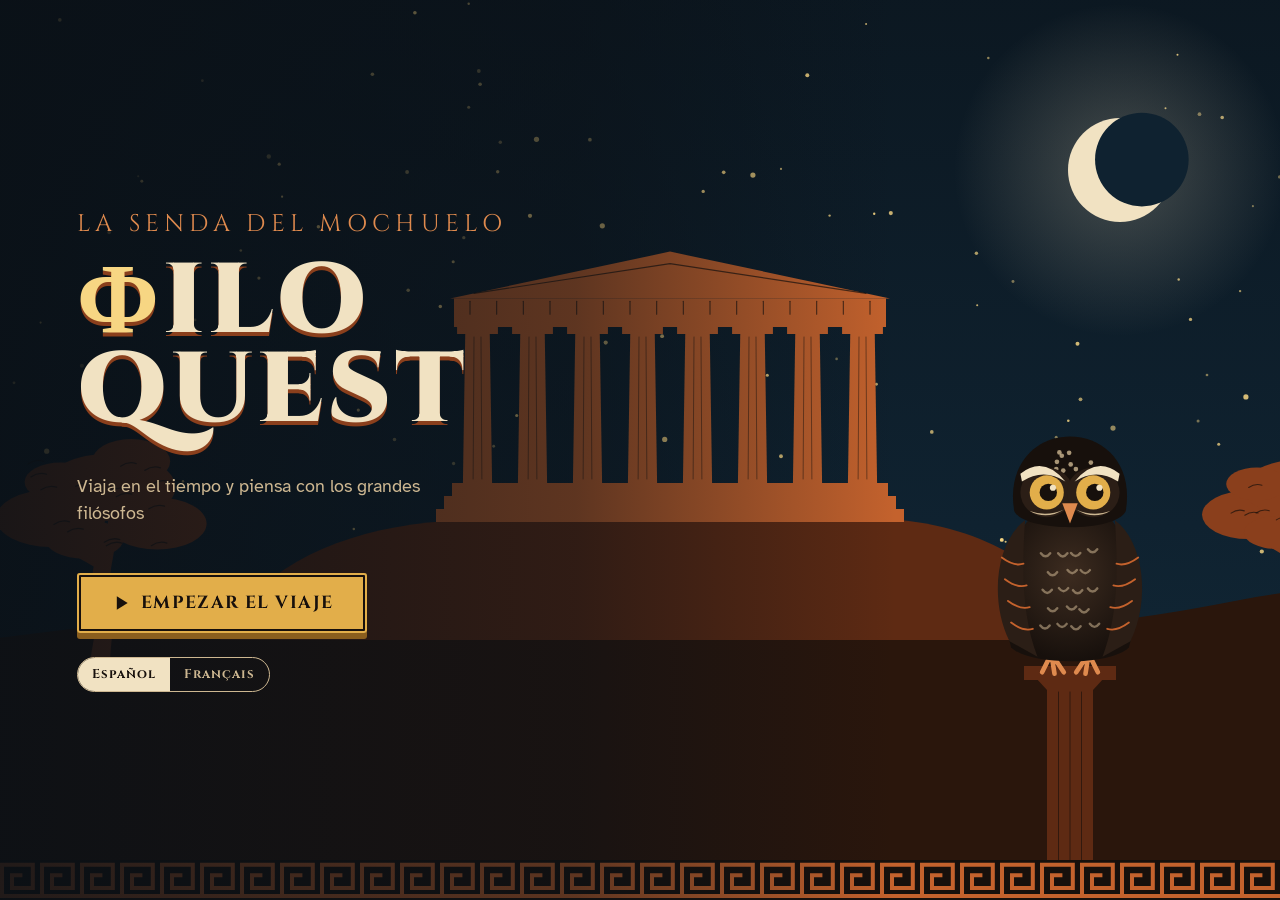
==== index.html @ de02c845 "PhiloQuest v0.3: nueva propuesta con prólogo y capítulos de Tales, Sócrates y Platón Juego de filoso" ====
<!doctype html>
<html lang="es">
<head>
<meta charset="utf-8">
<meta name="viewport" content="width=device-width, initial-scale=1, viewport-fit=cover">
<title>PhiloQuest</title>
<meta name="description" content="Un viaje en el tiempo para pensar con los grandes filósofos. Juego de filosofía para niños de 8 a 13 años.">
<meta name="theme-color" content="#17100c">
<link rel="preconnect" href="https://fonts.googleapis.com">
<link rel="preconnect" href="https://fonts.gstatic.com" crossorigin>
<link href="https://fonts.googleapis.com/css2?family=Atkinson+Hyperlegible:wght@400;700&family=Cinzel:wght@500;700;900&display=swap" rel="stylesheet">
<link rel="icon" href="data:image/svg+xml,%3Csvg xmlns='http://www.w3.org/2000/svg' viewBox='0 0 64 64'%3E%3Ccircle cx='32' cy='32' r='31' fill='%23c4622d'/%3E%3Ccircle cx='22' cy='28' r='9' fill='%23e2ae4a'/%3E%3Ccircle cx='42' cy='28' r='9' fill='%23e2ae4a'/%3E%3Ccircle cx='23' cy='28' r='4' fill='%2317100c'/%3E%3Ccircle cx='43' cy='28' r='4' fill='%2317100c'/%3E%3Cpath d='M29 36 L35 36 L32 43Z' fill='%2317100c'/%3E%3C/svg%3E">
<style>
/* Layout: una columna (HUD + escenario). Escenario = escena SVG detrás + capa de interfaz delante.
   Paleta: cerámica griega (barro, negro brillante, engobe crema, oro de moneda). */
:root {
  --ink: #17100c;
  --ink2: #2b1e16;
  --ink3: #3d2c20;
  --clay: #c4622d;
  --clayHi: #df8a4e;
  --clayLo: #8a3f1c;
  --slip: #f1e2c2;
  --slipDim: #cdb791;
  --gold: #e2ae4a;
  --goldHi: #f7d683;
  --ok: #8fb36a;
  --bad: #d4553a;
  --fog: #8d949a;
  --display: "Cinzel", "Trajan Pro", "Times New Roman", serif;
  --body: "Atkinson Hyperlegible", "Segoe UI", system-ui, -apple-system, sans-serif;
  --capH: 196px;
  --hudH: 60px;
  --meander: url("data:image/svg+xml,%3Csvg xmlns='http://www.w3.org/2000/svg' width='24' height='24'%3E%3Cpath d='M0 21.6 H24 M1.2 21.6 V2.9 H19.7 V16.8 H7.2 V9.1 H13.4' fill='none' stroke='%23c4622d' stroke-width='2.4'/%3E%3C/svg%3E");
  color-scheme: dark;
}
* { box-sizing: border-box; }
html, body { height: 100%; margin: 0; }
body {
  background: var(--ink); color: var(--slip); font-family: var(--body); font-size: 18px;
  overflow: hidden; -webkit-font-smoothing: antialiased; user-select: none; -webkit-user-select: none;
  -webkit-tap-highlight-color: transparent;
}
button { font: inherit; color: inherit; cursor: pointer; }
input { font: inherit; user-select: text; -webkit-user-select: text; }
[hidden] { display: none !important; }
:focus-visible { outline: 3px solid var(--goldHi); outline-offset: 3px; }

#app { position: fixed; inset: 0; display: flex; flex-direction: column; }

/* ---------------- HUD ---------------- */
#hud {
  height: var(--hudH); flex: 0 0 var(--hudH); display: flex; align-items: center; gap: 12px;
  padding-left: max(16px, env(safe-area-inset-left, 0px)); padding-right: max(16px, env(safe-area-inset-right, 0px));
  background: var(--ink); border-bottom: 2px solid var(--clayLo); position: relative; z-index: 30;
}
#hud .brand { font-family: var(--display); font-weight: 900; letter-spacing: .12em; font-size: 1.05rem; color: var(--clayHi); white-space: nowrap; }
#hud .brand b { color: var(--goldHi); }
#hud .chap { font-family: var(--display); font-weight: 700; font-size: .95rem; color: var(--slip); letter-spacing: .06em; white-space: nowrap; overflow: hidden; text-overflow: ellipsis; min-width: 0; }
#hud .spacer { flex: 1; }
.steps { display: flex; gap: 6px; align-items: center; }
.steps .st { display: flex; align-items: center; gap: 6px; font-family: var(--display); font-size: .74rem; letter-spacing: .08em; text-transform: uppercase; color: #8a7458; padding: 5px 10px; border: 1px solid #3d2c20; border-radius: 999px; white-space: nowrap; }
.steps .st i { width: 8px; height: 8px; border-radius: 50%; background: #3d2c20; display: inline-block; }
.steps .st.on { color: var(--ink); background: var(--clay); border-color: var(--clay); }
.steps .st.on i { background: var(--ink); }
.steps .st.done { color: var(--clayHi); border-color: var(--clayLo); }
.steps .st.done i { background: var(--clayHi); }
.hud-btns { display: flex; gap: 6px; }
.ibtn {
  width: 42px; height: 42px; border-radius: 50%; display: grid; place-items: center; background: var(--ink2);
  border: 1px solid var(--ink3); color: var(--slip); padding: 0; transition: background .15s, transform .15s;
}
.ibtn:hover { background: var(--ink3); transform: translateY(-1px); }
.ibtn svg { width: 22px; height: 22px; }
.ibtn.off { color: #6b5a48; }
.ibtn.off svg .wave { display: none; }
.ibtn.txt { width: auto; border-radius: 999px; padding: 0 14px; font-family: var(--display); font-weight: 700; font-size: .8rem; letter-spacing: .08em; gap: 6px; display: inline-flex; align-items: center; }

/* ---------------- STAGE ---------------- */
#main { flex: 1; position: relative; overflow: hidden; min-height: 0; }
#bg { position: absolute; inset: 0; transition: bottom .4s ease; background: var(--ink); }
#main.cine #bg { bottom: var(--capH); }
.scene-layer { position: absolute; inset: 0; opacity: 0; transition: opacity .7s ease; }
.scene-layer.show { opacity: 1; }
.scene-svg { width: 100%; height: 100%; display: block; }
.scene-layer.dim::after { content: ""; position: absolute; inset: 0; background: rgba(12, 8, 6, .62); }
.scene-layer.dimmer::after { content: ""; position: absolute; inset: 0; background: rgba(12, 8, 6, .8); }
#fog { position: absolute; inset: 0; pointer-events: none; opacity: 0; transition: opacity 1.4s ease; z-index: 5;
  background:
    radial-gradient(60% 40% at 20% 70%, rgba(150,157,163,.55), transparent 70%),
    radial-gradient(50% 35% at 75% 40%, rgba(170,176,181,.45), transparent 70%),
    radial-gradient(70% 45% at 55% 90%, rgba(120,127,133,.6), transparent 70%);
  animation: fogMove 18s ease-in-out infinite alternate; }
#ui { position: absolute; inset: 0; z-index: 10; }

/* ---------------- CAMERA (Ken Burns) ---------------- */
.cam { transform-origin: 800px 450px; }
.cam-in .cam { animation: camIn 14s ease-out forwards; }
.cam-out .cam { animation: camOut 14s ease-out forwards; }
.cam-left .cam { animation: camLeft 14s ease-out forwards; }
.cam-right .cam { animation: camRight 14s ease-out forwards; }
.cam-up .cam { animation: camUp 14s ease-out forwards; }
@keyframes camIn { from { transform: scale(1.02); } to { transform: scale(1.1); } }
@keyframes camOut { from { transform: scale(1.12); } to { transform: scale(1.03); } }
@keyframes camLeft { from { transform: scale(1.1) translateX(30px); } to { transform: scale(1.1) translateX(-30px); } }
@keyframes camRight { from { transform: scale(1.1) translateX(-30px); } to { transform: scale(1.1) translateX(30px); } }
@keyframes camUp { from { transform: scale(1.1) translateY(30px); } to { transform: scale(1.1) translateY(-24px); } }

/* ---------------- AMBIENT SVG ANIMATIONS ---------------- */
.tw { animation: tw 3.4s ease-in-out infinite; }
@keyframes tw { 0%, 100% { opacity: .25; } 50% { opacity: 1; } }
.drift { animation: drift 9s linear infinite; }
.drift2 { animation: drift 13s linear infinite reverse; }
@keyframes drift { from { transform: translateX(0); } to { transform: translateX(-64px); } }
.fl { animation: fl 1.1s ease-in-out infinite alternate; transform-box: fill-box; transform-origin: 50% 100%; }
@keyframes fl { from { opacity: .82; transform: scale(.97); } to { opacity: 1; transform: scale(1.03); } }
.bob { animation: bob 4.2s ease-in-out infinite; }
@keyframes bob { 0%, 100% { transform: translateY(0); } 50% { transform: translateY(-10px); } }
.rock { animation: rock 5s ease-in-out infinite; transform-box: fill-box; transform-origin: 50% 80%; }
@keyframes rock { 0%, 100% { transform: rotate(-1.5deg); } 50% { transform: rotate(1.5deg) translateY(4px); } }
.spin { animation: spin 26s linear infinite; transform-box: fill-box; transform-origin: center; }
.spinr { animation: spin 34s linear infinite reverse; transform-box: fill-box; transform-origin: center; }
@keyframes spin { to { transform: rotate(360deg); } }
.buzz { animation: buzz 1.6s ease-in-out infinite; }
@keyframes buzz { 0%, 100% { transform: translate(0, 0); } 25% { transform: translate(14px, -8px); } 50% { transform: translate(-6px, -14px); } 75% { transform: translate(-12px, 4px); } }
.buzz .wing { animation: wing .08s linear infinite alternate; transform-box: fill-box; transform-origin: 50% 100%; }
@keyframes wing { to { transform: scaleY(.4); } }
.lid { transform-box: fill-box; transform-origin: 50% 50%; transform: scaleY(0); animation: blink 5.5s infinite; }
@keyframes blink { 0%, 93%, 100% { transform: scaleY(0); } 95.5% { transform: scaleY(1); } }
.fogd { animation: fogd 16s ease-in-out infinite alternate; }
@keyframes fogd { from { transform: translateX(-60px); } to { transform: translateX(60px); } }
@keyframes fogMove { from { transform: translateX(-3%) scale(1.05); } to { transform: translateX(3%) scale(1.1); } }
.smoke { animation: smoke 4s ease-in-out infinite; }
@keyframes smoke { 0% { opacity: 0; transform: translateY(20px); } 30% { opacity: .55; } 100% { opacity: 0; transform: translateY(-60px); } }
.dissolve { animation: dissolve 6s ease-in-out infinite; }
@keyframes dissolve { 0% { opacity: 0; } 20% { opacity: .9; } 70% { opacity: .5; filter: blur(0); } 100% { opacity: 0; filter: blur(6px); } }
.wallflick { animation: wallflick 1.8s ease-in-out infinite alternate; }
@keyframes wallflick { from { opacity: .92; } to { opacity: 1; } }
.ghost { animation: ghost 5s ease-in-out infinite; }
@keyframes ghost { 0%, 100% { opacity: .55; } 50% { opacity: .9; } }
.hero-owl .pupils { animation: look 9s ease-in-out infinite; }
@keyframes look { 0%, 40%, 100% { transform: translateX(0); } 50%, 70% { transform: translateX(3px); } }

/* ---------------- BUTTONS ---------------- */
.btn {
  font-family: var(--display); font-weight: 700; letter-spacing: .08em; text-transform: uppercase; font-size: .95rem;
  background: var(--clay); color: var(--ink); border: 0; padding: 14px 26px; border-radius: 3px;
  box-shadow: inset 0 0 0 2px var(--clay), inset 0 0 0 4px var(--ink), 0 6px 0 var(--clayLo);
  transition: transform .12s, background .15s, box-shadow .12s; display: inline-flex; align-items: center; justify-content: center; gap: 10px;
}
.btn:hover { background: var(--clayHi); box-shadow: inset 0 0 0 2px var(--clayHi), inset 0 0 0 4px var(--ink), 0 6px 0 var(--clayLo); }
.btn:active { transform: translateY(4px); box-shadow: inset 0 0 0 2px var(--clay), inset 0 0 0 4px var(--ink), 0 2px 0 var(--clayLo); }
.btn.gold { background: var(--gold); box-shadow: inset 0 0 0 2px var(--gold), inset 0 0 0 4px var(--ink), 0 6px 0 #8a5e1e; }
.btn.gold:hover { background: var(--goldHi); }
.btn.ghost { background: transparent; color: var(--slip); box-shadow: inset 0 0 0 2px var(--slipDim); }
.btn.ghost:hover { background: rgba(241, 226, 194, .08); }
.btn.big { font-size: 1.1rem; padding: 18px 34px; }
.btn.small { font-size: .8rem; padding: 10px 16px; box-shadow: inset 0 0 0 2px var(--clay), inset 0 0 0 3px var(--ink), 0 4px 0 var(--clayLo); }
.btn.ghost.small { box-shadow: inset 0 0 0 1.5px var(--slipDim); }
.btn svg { width: 20px; height: 20px; }
.btn[disabled] { opacity: .45; pointer-events: none; }
.linkbtn { background: none; border: 0; color: var(--slipDim); font-family: var(--display); letter-spacing: .08em; text-transform: uppercase; font-size: .8rem; padding: 8px 10px; }
.linkbtn:hover { color: var(--slip); }

/* ---------------- PANELS ---------------- */
.panel {
  background: var(--ink); border: 2px solid var(--clay); outline: 1px solid var(--clayLo); outline-offset: 4px;
  border-radius: 2px; padding: 28px; position: relative;
}
.panel.meander::before { content: ""; position: absolute; left: 0; right: 0; top: 0; height: 14px; background: var(--meander) repeat-x; background-size: 14px 14px; opacity: .9; }
.kicker { font-family: var(--display); font-size: .8rem; letter-spacing: .18em; text-transform: uppercase; color: var(--clayHi); font-weight: 700; }
h1, h2, h3 { font-family: var(--display); margin: 0; text-wrap: balance; }
h2 { font-size: clamp(1.4rem, 2.6vw, 2.1rem); line-height: 1.15; color: var(--slip); }
h3 { font-size: 1.15rem; color: var(--goldHi); letter-spacing: .04em; }
.lead { font-size: clamp(1.1rem, 1.7vw, 1.45rem); line-height: 1.45; margin: 0; text-wrap: pretty; }
.center-wrap { position: absolute; inset: 0; display: flex; align-items: center; justify-content: center; padding: 24px max(16px, env(safe-area-inset-right, 0px)) 24px max(16px, env(safe-area-inset-left, 0px)); overflow-y: auto; }

/* ---------------- TITLE ---------------- */
.title-ui { position: absolute; inset: 0; display: flex; flex-direction: column; justify-content: center; padding: 0 max(24px, 6vw); gap: 18px; background: linear-gradient(90deg, rgba(10,16,22,.88) 0%, rgba(10,16,22,.55) 45%, transparent 70%); }
.logo { font-family: var(--display); font-weight: 900; font-size: clamp(2.8rem, 8vw, 6.2rem); line-height: .9; letter-spacing: .04em; color: var(--slip); margin: 0; text-shadow: 0 4px 0 var(--clayLo); }
.logo .phi { color: var(--goldHi); }
.logo-sub { font-family: var(--display); font-size: clamp(1rem, 2vw, 1.5rem); color: var(--clayHi); letter-spacing: .22em; text-transform: uppercase; }
.title-ui .tag { max-width: 30ch; font-size: 1.15rem; line-height: 1.45; color: var(--slipDim); }
.title-actions { display: flex; flex-wrap: wrap; gap: 14px; margin-top: 10px; }
.title-foot { position: absolute; bottom: 64px; left: max(24px, 6vw); display: flex; gap: 8px; }
.seg { display: inline-flex; border: 1.5px solid var(--slipDim); border-radius: 999px; overflow: hidden; }
.seg button { background: none; border: 0; padding: 8px 14px; font-family: var(--display); font-weight: 700; font-size: .8rem; letter-spacing: .08em; color: var(--slipDim); }
.seg button.on { background: var(--slip); color: var(--ink); }

/* onboarding */
.onb { width: min(620px, 100%); display: flex; flex-direction: column; gap: 22px; }
.onb input[type=text] { width: 100%; background: var(--ink2); border: 2px solid var(--clayLo); color: var(--slip); padding: 14px 16px; font-size: 1.3rem; border-radius: 3px; font-family: var(--body); }
.onb input[type=text]:focus { border-color: var(--clay); outline: none; }
.lvl-row { display: grid; grid-template-columns: 1fr 1fr; gap: 14px; }
.lvl { background: var(--ink2); border: 2px solid var(--ink3); border-radius: 3px; padding: 16px; text-align: left; display: flex; flex-direction: column; gap: 4px; }
.lvl b { font-family: var(--display); font-size: 1.2rem; color: var(--slip); }
.lvl span { color: var(--slipDim); font-size: .95rem; }
.lvl.on { border-color: var(--gold); background: #33231a; box-shadow: 0 0 0 3px rgba(226,174,74,.25); }

/* ---------------- CAPTION (cinemáticas) ---------------- */
.caption {
  position: absolute; left: 0; right: 0; bottom: 0; height: var(--capH); background: var(--ink);
  border-top: 2px solid var(--clayLo); display: flex; justify-content: center;
  padding: 26px max(16px, env(safe-area-inset-right, 0px)) 14px max(16px, env(safe-area-inset-left, 0px));
}
.caption::before { content: ""; position: absolute; left: 0; right: 0; top: 6px; height: 12px; background: var(--meander) repeat-x; background-size: 12px 12px; opacity: .55; }
.cap-inner { width: min(1100px, 100%); display: grid; grid-template-columns: auto 1fr auto; gap: 20px; align-items: center; }
.cap-who { width: 78px; height: 78px; border-radius: 50%; background: var(--ink2); border: 2px solid var(--clay); display: grid; place-items: center; overflow: hidden; }
.cap-who svg { width: 100%; height: 100%; }
.cap-who.none { visibility: hidden; width: 0; margin-right: -20px; }
.cap-text { min-width: 0; }
.cap-name { font-family: var(--display); font-weight: 700; font-size: .8rem; letter-spacing: .16em; text-transform: uppercase; color: var(--clayHi); margin-bottom: 6px; min-height: 1em; }
.cap-name.doxa { color: #b9c0c5; }
.cap-line { font-size: clamp(1.1rem, 1.75vw, 1.5rem); line-height: 1.42; color: var(--slip); margin: 0; text-wrap: pretty; }
.cap-line .w { opacity: 0; animation: wIn .35s ease forwards; }
@keyframes wIn { from { opacity: 0; transform: translateY(4px); } to { opacity: 1; transform: none; } }
.cap-ctrl { display: flex; flex-direction: column; align-items: flex-end; gap: 10px; }
.cap-ctrl .row { display: flex; gap: 8px; align-items: center; }
.dots { display: flex; gap: 6px; }
.dots i { width: 7px; height: 7px; border-radius: 50%; background: var(--ink3); display: block; }
.dots i.on { background: var(--clayHi); }
.next-pulse { animation: pulse 1.6s ease-in-out infinite; }
@keyframes pulse { 0%, 100% { box-shadow: inset 0 0 0 2px var(--clay), inset 0 0 0 4px var(--ink), 0 6px 0 var(--clayLo), 0 0 0 0 rgba(223,138,78,.55); } 50% { box-shadow: inset 0 0 0 2px var(--clay), inset 0 0 0 4px var(--ink), 0 6px 0 var(--clayLo), 0 0 0 10px rgba(223,138,78,0); } }
.skip { position: absolute; top: 14px; right: max(16px, env(safe-area-inset-right, 0px)); z-index: 12; }

/* ---------------- DOXA INTERRUPT ---------------- */
.doxa-pop { position: absolute; inset: 0; display: grid; grid-template-columns: minmax(200px, 38%) 1fr; align-items: end; padding: 0 max(16px, 5vw) 6vh; gap: 10px; background: radial-gradient(80% 70% at 30% 70%, rgba(40,44,48,.85), rgba(12,13,14,.92)); animation: fadeIn .5s ease; }
.doxa-pop svg.dx { width: 100%; max-height: 82vh; }
.bubble { background: #e9e5de; color: #22262a; border-radius: 18px; padding: 24px 28px; font-size: clamp(1.15rem, 2vw, 1.6rem); line-height: 1.4; position: relative; margin-bottom: 30vh; max-width: 640px; font-weight: 700; }
.bubble::before { content: ""; position: absolute; left: -18px; bottom: 30px; border: 12px solid transparent; border-right: 18px solid #e9e5de; }
.bubble .who { display: block; font-family: var(--display); font-size: .8rem; letter-spacing: .18em; color: #6b7177; margin-bottom: 8px; }
.bubble .acts { margin-top: 18px; }
@keyframes fadeIn { from { opacity: 0; } to { opacity: 1; } }

/* ---------------- CHALLENGE SHARED ---------------- */
.ch-wrap { position: absolute; inset: 0; display: flex; flex-direction: column; align-items: center; padding: 18px max(16px, env(safe-area-inset-right, 0px)) 18px max(16px, env(safe-area-inset-left, 0px)); gap: 14px; overflow-y: auto; }
.ch-head { width: min(1100px, 100%); display: flex; align-items: center; gap: 16px; }
.ch-head .ins { flex: 1; font-size: clamp(1rem, 1.5vw, 1.25rem); line-height: 1.4; background: rgba(23,16,12,.85); border-left: 4px solid var(--clay); padding: 10px 16px; min-width: 0; }
.pips { display: flex; gap: 6px; }
.pips i { width: 14px; height: 14px; border-radius: 50%; border: 2px solid var(--clayLo); display: block; }
.pips i.ok { background: var(--ok); border-color: var(--ok); }
.pips i.cur { border-color: var(--goldHi); }
.pips i.miss { background: var(--clayHi); border-color: var(--clayHi); }
.feedback { width: min(760px, 100%); display: flex; gap: 16px; align-items: center; background: var(--ink); border: 2px solid var(--ok); padding: 16px 20px; border-radius: 3px; animation: popIn .3s ease; }
.feedback.bad { border-color: var(--bad); }
.feedback p { margin: 0; font-size: 1.15rem; line-height: 1.4; flex: 1; }
.feedback .mark { font-family: var(--display); font-weight: 900; font-size: 1rem; letter-spacing: .1em; color: var(--ok); white-space: nowrap; }
.feedback.bad .mark { color: var(--bad); }
@keyframes popIn { from { opacity: 0; transform: translateY(10px) scale(.98); } to { opacity: 1; transform: none; } }
.shake { animation: shake .4s ease; }
@keyframes shake { 20%, 60% { transform: translateX(-8px); } 40%, 80% { transform: translateX(8px); } }

/* Mito o Logos */
.ml-board { width: min(1100px, 100%); flex: 1; display: grid; grid-template-columns: 1fr minmax(280px, 520px) 1fr; gap: 20px; align-items: center; min-height: 340px; }
.ml-zone { height: min(360px, 100%); border: 3px dashed var(--clayLo); border-radius: 6px; display: flex; flex-direction: column; align-items: center; justify-content: center; gap: 10px; background: rgba(23,16,12,.78); padding: 14px; transition: background .2s, border-color .2s, transform .2s; text-align: center; }
.ml-zone:hover, .ml-zone.hot { border-color: var(--goldHi); background: rgba(60,40,28,.9); transform: scale(1.02); }
.ml-zone b { font-family: var(--display); font-size: clamp(1.4rem, 2.6vw, 2.2rem); letter-spacing: .1em; }
.ml-zone span { color: var(--slipDim); font-size: .95rem; }
.ml-zone svg { width: 64px; height: 64px; }
.ml-zone .k { font-family: var(--display); font-size: .75rem; color: #8a7458; border: 1px solid #5a4636; padding: 2px 8px; border-radius: 4px; }
.ostrakon {
  background: var(--slip); color: var(--ink); padding: 34px 34px 30px; min-height: 230px; display: flex; flex-direction: column; align-items: center; justify-content: center; gap: 16px; text-align: center;
  clip-path: polygon(4% 8%, 22% 2%, 48% 5%, 76% 0%, 97% 7%, 100% 38%, 96% 70%, 99% 94%, 70% 100%, 40% 96%, 12% 100%, 0% 88%, 3% 52%, 0% 24%);
  font-size: clamp(1.15rem, 1.9vw, 1.55rem); line-height: 1.38; font-weight: 700; cursor: grab; touch-action: none; transition: transform .35s ease, opacity .35s ease;
  filter: drop-shadow(0 12px 20px rgba(0,0,0,.45));
}
.ostrakon svg { width: 54px; height: 54px; }
.ostrakon.toL { transform: translateX(-60vw) rotate(-20deg); opacity: 0; }
.ostrakon.toR { transform: translateX(60vw) rotate(20deg); opacity: 0; }
.ostrakon.in { animation: cardIn .4s ease; }
@keyframes cardIn { from { transform: translateY(-40px) rotate(-4deg); opacity: 0; } to { transform: none; opacity: 1; } }

/* Eclipse */
.ecl { position: absolute; inset: 0; }
.ecl > svg { width: 100%; height: 100%; display: block; }
.ecl-ui { position: absolute; left: 0; right: 0; bottom: 18px; display: flex; flex-direction: column; align-items: center; gap: 12px; padding: 0 16px; }

/* Duel */
.duel { width: min(1100px, 100%); flex: 1; display: grid; grid-template-columns: 1fr 1fr; gap: 18px; min-height: 0; }
.duel .side { position: relative; display: flex; flex-direction: column; justify-content: flex-end; align-items: center; min-height: 220px; }
.duel .side svg { height: min(300px, 36vh); width: auto; max-width: 100%; flex-shrink: 0; }
.duel .side .speech { margin-bottom: 18px; }
.speech { background: var(--slip); color: var(--ink); border-radius: 14px; padding: 16px 20px; font-size: clamp(1.1rem, 1.8vw, 1.45rem); line-height: 1.35; font-weight: 700; position: relative; width: 100%; animation: popIn .3s ease; }
.speech .who { display: block; font-family: var(--display); font-size: .75rem; letter-spacing: .14em; color: var(--clayLo); margin-bottom: 4px; text-transform: uppercase; }
.speech.s-left::after { content: ""; position: absolute; left: 40px; bottom: -16px; border: 10px solid transparent; border-top: 16px solid var(--slip); }
.speech.s-right::after { content: ""; position: absolute; right: 40px; bottom: -16px; border: 10px solid transparent; border-top: 16px solid var(--slip); }
.speech.react { background: #f7eddb; font-style: italic; font-weight: 400; }
.opts { width: min(1100px, 100%); display: grid; gap: 10px; }
.opt { text-align: left; background: rgba(23,16,12,.92); border: 2px solid var(--clayLo); border-radius: 3px; padding: 14px 18px; font-size: clamp(1rem, 1.5vw, 1.2rem); line-height: 1.38; display: flex; gap: 14px; align-items: center; transition: border-color .15s, background .15s, transform .15s; }
.opt:hover { border-color: var(--clayHi); background: #2a1c14; transform: translateX(4px); }
.opt .n { flex: 0 0 34px; height: 34px; border-radius: 50%; display: grid; place-items: center; font-family: var(--display); font-weight: 900; background: var(--clay); color: var(--ink); }
.opt.bad { border-color: var(--bad); opacity: .55; }
.opt.good { border-color: var(--ok); background: #1f2a16; }
.fogmeter { display: flex; align-items: center; gap: 10px; font-family: var(--display); font-size: .75rem; letter-spacing: .1em; color: #b9c0c5; white-space: nowrap; }
.fogmeter .bar { width: 120px; height: 10px; border-radius: 6px; background: #22262a; overflow: hidden; border: 1px solid #4b5157; }
.fogmeter .bar i { display: block; height: 100%; background: linear-gradient(90deg, #8d949a, #c9cdd0); transition: width .8s ease; }

/* Cave */
.cave-ui { position: absolute; inset: 0; display: flex; flex-direction: column; align-items: center; padding: 16px max(16px, env(safe-area-inset-right, 0px)) 16px max(16px, env(safe-area-inset-left, 0px)); gap: 12px; }
.cave-stage { position: relative; width: min(1000px, 100%); flex: 1; min-height: 220px; }
.cave-stage svg { position: absolute; inset: 0; width: 100%; height: 100%; }
.torch-row { display: flex; align-items: center; gap: 14px; width: min(620px, 100%); background: rgba(23,16,12,.85); padding: 10px 18px; border-radius: 999px; border: 1px solid var(--clayLo); }
.torch-row label { font-family: var(--display); font-size: .8rem; letter-spacing: .1em; color: var(--clayHi); white-space: nowrap; text-transform: uppercase; }
input[type=range].torch { flex: 1; accent-color: var(--clayHi); height: 28px; cursor: grab; }
.order-grid { display: grid; grid-template-columns: repeat(5, minmax(0, 1fr)); gap: 10px; width: min(1000px, 100%); }
.order-grid .opt { flex-direction: column; text-align: center; justify-content: center; min-height: 92px; }
.order-grid .opt.done { border-color: var(--ok); background: #1f2a16; pointer-events: none; }

/* ---------------- DILEMMA ---------------- */
.dl { width: min(980px, 100%); display: flex; flex-direction: column; gap: 18px; }
.dl .q { font-size: clamp(1.25rem, 2.2vw, 1.8rem); line-height: 1.35; font-weight: 700; margin: 0; text-wrap: pretty; }
.dl .hintline { color: var(--slipDim); font-size: 1rem; margin: 0; }
.dl-opts { display: grid; grid-template-columns: repeat(3, minmax(0, 1fr)); gap: 14px; }
.dl-opt { background: var(--ink2); border: 2px solid var(--ink3); border-radius: 3px; padding: 18px; text-align: left; font-size: clamp(1rem, 1.5vw, 1.2rem); line-height: 1.38; display: flex; flex-direction: column; gap: 10px; transition: border-color .15s, transform .15s; }
.dl-opt:hover { border-color: var(--clay); transform: translateY(-3px); }
.dl-opt .l { font-family: var(--display); font-weight: 900; color: var(--clayHi); font-size: 1.4rem; }
.dl-opt.chosen { border-color: var(--gold); background: #33231a; }
.reveal { display: grid; grid-template-columns: 160px 1fr; gap: 24px; align-items: center; animation: popIn .4s ease; }
.reveal .portrait { width: 160px; height: 160px; border-radius: 50%; background: var(--clay); border: 3px solid var(--gold); overflow: hidden; }
.reveal .portrait svg { width: 100%; height: 100%; }
.reveal p { margin: 0 0 10px; font-size: clamp(1.05rem, 1.6vw, 1.3rem); line-height: 1.45; }
.chip { display: inline-block; font-family: var(--display); font-weight: 700; font-size: .75rem; letter-spacing: .1em; text-transform: uppercase; background: var(--ink3); color: var(--goldHi); padding: 4px 10px; border-radius: 999px; }

/* ---------------- REWARD ---------------- */
.rw { position: absolute; inset: 0; display: flex; align-items: center; justify-content: center; text-align: center; padding: 24px 16px; background: radial-gradient(60% 60% at 50% 45%, #3a2414 0%, var(--ink) 70%); overflow-y: auto; }
.rw-box { display: flex; flex-direction: column; align-items: center; gap: 16px; width: min(760px, 100%); }
.rw .rays { position: absolute; width: 900px; height: 900px; left: 50%; top: 45%; transform: translate(-50%, -50%); background: repeating-conic-gradient(rgba(247,214,131,.07) 0 8deg, transparent 8deg 20deg); border-radius: 50%; animation: spin 60s linear infinite; pointer-events: none; mask: radial-gradient(circle, #000 20%, transparent 65%); -webkit-mask: radial-gradient(circle, #000 20%, transparent 65%); }
.key-drop { animation: keyDrop 1.1s cubic-bezier(.2,1.3,.4,1) both; filter: drop-shadow(0 0 24px rgba(247,214,131,.45)); }
@keyframes keyDrop { from { transform: translateY(-120px) rotate(-30deg) scale(.4); opacity: 0; } to { transform: none; opacity: 1; } }
.coin-flip { animation: coinFlip 1.2s ease both; }
@keyframes coinFlip { from { transform: rotateY(540deg) scale(.3); opacity: 0; } to { transform: none; opacity: 1; } }
.starrow { display: flex; gap: 10px; justify-content: center; }
.starrow svg { width: 40px; height: 40px; }
.starrow .s { animation: popIn .4s ease both; }
.dinner-card { background: var(--slip); color: var(--ink); padding: 26px 28px; border-radius: 3px; text-align: left; position: relative; box-shadow: 0 14px 30px rgba(0,0,0,.4); }
.dinner-card .kicker { color: var(--clayLo); }
.dinner-card p { font-size: clamp(1.15rem, 2vw, 1.55rem); line-height: 1.4; margin: 8px 0 0; font-weight: 700; }

/* ---------------- MAP ---------------- */
.map { position: absolute; inset: 0; display: flex; flex-direction: column; }
.map-top { display: flex; align-items: center; gap: 16px; padding: 12px max(16px, env(safe-area-inset-right, 0px)) 8px max(16px, env(safe-area-inset-left, 0px)); flex-wrap: wrap; position: relative; z-index: 3; }
.keys-bar { display: flex; align-items: center; gap: 4px; background: var(--ink2); border: 1px solid var(--ink3); padding: 6px 12px; border-radius: 999px; }
.keys-bar .kicker { margin-right: 6px; font-size: .7rem; }
.keys-bar svg { width: 26px; height: 36px; }
.map-scroll { flex: 1; overflow-x: auto; overflow-y: hidden; position: relative; scrollbar-color: var(--clayLo) var(--ink); cursor: grab; }
.map-scroll.drag { cursor: grabbing; }
.map-inner { position: relative; height: 100%; aspect-ratio: 3500 / 900; min-height: 360px; }
.map-inner > svg { position: absolute; inset: 0; width: 100%; height: 100%; }
.node { position: absolute; transform: translate(-50%, -50%); background: none; border: 0; padding: 0; display: flex; flex-direction: column; align-items: center; gap: 6px; width: 170px; }
.node .coinw { width: 96px; height: 96px; border-radius: 50%; position: relative; transition: transform .2s; }
.node:hover .coinw { transform: scale(1.08) rotate(-4deg); }
.node .lbl { font-family: var(--display); font-weight: 700; font-size: .92rem; color: var(--slip); text-shadow: 0 2px 4px rgba(0,0,0,.8); line-height: 1.15; text-align: center; }
.node .yr { font-size: .78rem; color: var(--slipDim); text-shadow: 0 2px 4px rgba(0,0,0,.8); }
.node.cur .coinw::after { content: ""; position: absolute; inset: -10px; border-radius: 50%; border: 3px solid var(--goldHi); animation: ring 1.6s ease-out infinite; }
@keyframes ring { from { transform: scale(.9); opacity: 1; } to { transform: scale(1.3); opacity: 0; } }
.node.soon .lbl, .node.lock .lbl { color: #b8a58a; }
.node .ribbon { font-family: var(--display); font-size: .62rem; letter-spacing: .12em; text-transform: uppercase; background: var(--ink3); color: var(--slipDim); padding: 3px 8px; border-radius: 3px; }
.node .stars { display: flex; gap: 2px; }
.node .stars svg { width: 16px; height: 16px; }
.map-owl { position: absolute; width: 76px; transform: translate(-50%, -100%); pointer-events: none; z-index: 2; }
.map-owl svg { width: 100%; height: auto; display: block; filter: drop-shadow(0 4px 6px rgba(0,0,0,.5)); }
.map-tip { position: absolute; left: 50%; bottom: 14px; transform: translateX(-50%); background: rgba(23,16,12,.92); border: 1px solid var(--clayLo); padding: 10px 18px; border-radius: 999px; font-size: 1rem; display: flex; gap: 12px; align-items: center; z-index: 3; max-width: calc(100% - 32px); }
.map-tip b { color: var(--goldHi); font-family: var(--display); }
.map-arrows { position: absolute; top: 50%; left: 0; right: 0; display: flex; justify-content: space-between; padding: 0 10px; pointer-events: none; z-index: 3; }
.map-arrows .ibtn { pointer-events: auto; width: 48px; height: 48px; background: rgba(23,16,12,.85); }

/* ---------------- MODALS ---------------- */
.modal { position: absolute; inset: 0; z-index: 40; background: rgba(8,6,4,.78); display: flex; align-items: center; justify-content: center; padding: 20px max(16px, env(safe-area-inset-right, 0px)) 20px max(16px, env(safe-area-inset-left, 0px)); animation: fadeIn .25s ease; }
.modal .panel { width: min(880px, 100%); max-height: 100%; overflow-y: auto; }
.modal-head { display: flex; align-items: center; justify-content: space-between; gap: 12px; margin: 6px 0 18px; }
.coins-grid { display: grid; grid-template-columns: repeat(auto-fill, minmax(130px, 1fr)); gap: 18px; }
.coin-cell { background: none; border: 0; display: flex; flex-direction: column; align-items: center; gap: 8px; padding: 8px; border-radius: 6px; }
.coin-cell:hover { background: var(--ink2); }
.coin-cell .nm { font-family: var(--display); font-weight: 700; font-size: .9rem; text-align: center; }
.coin-cell .dt { font-size: .78rem; color: var(--slipDim); }
.tcard { display: grid; grid-template-columns: 200px 1fr; gap: 26px; }
.tcard .side { display: flex; flex-direction: column; align-items: center; gap: 12px; text-align: center; }
.tcard dl { margin: 0; display: grid; gap: 14px; }
.tcard dt { font-family: var(--display); font-weight: 700; font-size: .72rem; letter-spacing: .16em; text-transform: uppercase; color: var(--clayHi); }
.tcard dd { margin: 4px 0 0; font-size: 1.08rem; line-height: 1.45; }
.tcard dd.q { font-style: italic; color: var(--goldHi); }
.nb-item { border-top: 1px solid var(--ink3); padding: 16px 0; display: grid; grid-template-columns: 64px 1fr; gap: 16px; }
.nb-item p { margin: 4px 0; line-height: 1.45; }
.nb-item .dq { font-size: 1.15rem; font-weight: 700; }
.nb-item .ch { font-size: .95rem; color: var(--slipDim); }
.set-row { display: flex; align-items: center; justify-content: space-between; gap: 16px; padding: 14px 0; border-top: 1px solid var(--ink3); flex-wrap: wrap; }
.set-row .l b { display: block; font-family: var(--display); font-size: 1rem; }
.set-row .l span { font-size: .9rem; color: var(--slipDim); }
.set-row input[type=range] { accent-color: var(--clayHi); width: 180px; }
.set-row input[type=text] { background: var(--ink2); border: 1.5px solid var(--clayLo); color: var(--slip); padding: 8px 12px; border-radius: 3px; width: 200px; }

.toast { position: absolute; left: 50%; top: 18px; transform: translateX(-50%); z-index: 50; background: var(--ink); border: 2px solid var(--gold); color: var(--slip); padding: 12px 20px; border-radius: 3px; font-size: 1.05rem; animation: popIn .3s ease; max-width: calc(100% - 32px); }

/* ---------------- RESPONSIVE ---------------- */
@media (max-width: 900px) {
  :root { --capH: 236px; }
  .steps .st span { display: none; }
  .steps .st { padding: 6px; }
  .cap-inner { grid-template-columns: 1fr; gap: 10px; }
  .cap-who { display: none; }
  .cap-ctrl { flex-direction: row; justify-content: space-between; align-items: center; }
  .ml-board { grid-template-columns: 1fr 1fr; grid-template-rows: auto auto; }
  .ml-board .ostrakon { grid-column: 1 / -1; grid-row: 1; }
  .ml-zone { height: 120px; }
  .ml-zone svg { width: 40px; height: 40px; }
  .dl-opts { grid-template-columns: 1fr; }
  .ch-head { flex-wrap: wrap; gap: 10px; }
  .ch-head .ins { flex: 1 1 100%; font-size: 1rem; }
  .duel { flex: 0 0 auto; gap: 10px; }
  .duel .side { min-height: 0; }
  .duel .side svg { height: 140px; }
  .duel .speech { font-size: 1rem; padding: 10px 12px; }
  .cave-ui .opts { grid-template-columns: 1fr !important; }
  .cave-stage { min-height: 180px; }
  .opt { padding: 10px 12px; }
  .map-tip { font-size: .9rem; }
  .tcard { grid-template-columns: 1fr; }
  .reveal { grid-template-columns: 1fr; justify-items: center; text-align: center; }
  .order-grid { grid-template-columns: repeat(2, minmax(0, 1fr)); }
  .doxa-pop { grid-template-columns: 1fr; }
  .doxa-pop svg.dx { max-height: 34vh; }
  .bubble { margin-bottom: 4vh; }
  #hud .brand { display: none; }
  .title-ui { background: linear-gradient(180deg, rgba(10,16,22,.75), rgba(10,16,22,.4)); }
}
@media (max-width: 520px) {
  body { font-size: 16px; }
  .lvl-row { grid-template-columns: 1fr; }
  .hud-btns .ibtn.opt-hide { display: none; }
}
@media (prefers-reduced-motion: reduce) {
  .cam, .tw, .drift, .drift2, .fl, .bob, .rock, .spin, .spinr, .buzz, .fogd, .smoke, .dissolve, .wallflick, .ghost, #fog, .rw .rays { animation: none !important; }
  .lid { animation: none; }
}

</style>
</head>
<body>
<div id="app">
  <header id="hud" hidden></header>
  <main id="main"><div id="bg"></div><div id="fog"></div><div id="ui"></div></main>
</div>
<noscript><p style="padding:24px;color:#f1e2c2">PhiloQuest necesita JavaScript activado.</p></noscript>
<script>
/* =====================================================================
   PHILOQUEST — TEXTOS (ES / FR)
   Todo el texto del juego vive aquí. Regla: una idea por pantalla,
   máximo ~25 palabras por viñeta.
   ===================================================================== */

const UI = {
  subtitle:      { es: "La senda del mochuelo", fr: "Le sentier de la chouette" },
  tagline:       { es: "Viaja en el tiempo y piensa con los grandes filósofos", fr: "Voyage dans le temps et pense avec les grands philosophes" },
  start:         { es: "Empezar el viaje", fr: "Commencer le voyage" },
  cont:          { es: "Continuar", fr: "Continuer" },
  newGame:       { es: "Nuevo viaje", fr: "Nouveau voyage" },
  askName:       { es: "¿Cómo te llamas?", fr: "Comment t'appelles-tu ?" },
  namePh:        { es: "Tu nombre", fr: "Ton prénom" },
  askLevel:      { es: "Elige tu nivel", fr: "Choisis ton niveau" },
  lvlApr:        { es: "Aprendiz", fr: "Apprenti" },
  lvlAprSub:     { es: "8 a 10 años · con pistas", fr: "8 à 10 ans · avec indices" },
  lvlPhi:        { es: "Filósofo", fr: "Philosophe" },
  lvlPhiSub:     { es: "11 a 13 años · más retos", fr: "11 à 13 ans · plus de défis" },
  go:            { es: "¡Vamos!", fr: "C'est parti !" },
  next:          { es: "Siguiente", fr: "Suivant" },
  back:          { es: "Atrás", fr: "Retour" },
  skip:          { es: "Saltar", fr: "Passer" },
  replay:        { es: "Escuchar", fr: "Écouter" },
  map:           { es: "Mapa", fr: "Carte" },
  collection:    { es: "Monedas", fr: "Pièces" },
  notebook:      { es: "Cuaderno", fr: "Carnet" },
  settings:      { es: "Ajustes", fr: "Réglages" },
  close:         { es: "Cerrar", fr: "Fermer" },
  ok:            { es: "Entendido", fr: "Compris" },
  play:          { es: "Jugar", fr: "Jouer" },
  replayCh:      { es: "Volver a jugar", fr: "Rejouer" },
  soon:          { es: "Próximamente", fr: "Bientôt" },
  locked:        { es: "Termina el capítulo anterior", fr: "Termine le chapitre précédent" },
  timeline:      { es: "Línea del tiempo", fr: "Frise du temps" },
  keysTitle:     { es: "Llaves del Pensamiento", fr: "Clés de la Pensée" },
  steps:         { es: ["Historia", "Reto", "Dilema", "Llave"], fr: ["Histoire", "Défi", "Dilemme", "Clé"] },
  chapter:       { es: "Capítulo", fr: "Chapitre" },
  prologue:      { es: "Prólogo", fr: "Prologue" },
  narrator:      { es: "Narrador", fr: "Narrateur" },
  narratorSub:   { es: "Lee los textos en voz alta", fr: "Lit les textes à voix haute" },
  music:         { es: "Música", fr: "Musique" },
  sfx:           { es: "Efectos", fr: "Effets" },
  language:      { es: "Idioma", fr: "Langue" },
  level:         { es: "Nivel", fr: "Niveau" },
  name:          { es: "Nombre", fr: "Prénom" },
  reset:         { es: "Borrar el progreso", fr: "Effacer la progression" },
  resetSure:     { es: "¿Seguro? Se borrarán monedas y llaves.", fr: "Sûr ? Pièces et clés seront effacées." },
  resetYes:      { es: "Sí, borrar", fr: "Oui, effacer" },
  resetNo:       { es: "No", fr: "Non" },
  on:            { es: "Sí", fr: "Oui" },
  off:           { es: "No", fr: "Non" },
  dilemmaHint:   { es: "No hay una única respuesta buena. ¿Tú qué harías?", fr: "Il n'y a pas une seule bonne réponse. Et toi, que ferais-tu ?" },
  yourChoice:    { es: "Tu elección", fr: "Ton choix" },
  philoAlso:     { es: "Los filósofos también discutían entre ellos. ¡Defiende tu idea en la cena!", fr: "Les philosophes aussi discutaient entre eux. Défends ton idée au dîner !" },
  gotKey:        { es: "¡Has ganado la", fr: "Tu as gagné la" },
  newCoin:       { es: "Nueva moneda para tu colección", fr: "Nouvelle pièce pour ta collection" },
  dinner:        { es: "Pregunta para la cena", fr: "Question pour le dîner" },
  dinnerSaved:   { es: "Guardada en tu cuaderno", fr: "Enregistrée dans ton carnet" },
  toMap:         { es: "Volver al mapa", fr: "Retour à la carte" },
  seeCard:       { es: "Ver su carta", fr: "Voir sa carte" },
  when:          { es: "Cuándo", fr: "Quand" },
  where:         { es: "Dónde", fr: "Où" },
  quote:         { es: "Su frase", fr: "Sa phrase" },
  fact:          { es: "Dato curioso", fr: "Le savais-tu ?" },
  factPro:       { es: "Para filósofos", fr: "Pour philosophes" },
  bigQ:          { es: "Su gran pregunta", fr: "Sa grande question" },
  coinLocked:    { es: "Moneda por descubrir", fr: "Pièce à découvrir" },
  nbEmpty:       { es: "Aquí aparecerán las preguntas de cada capítulo para hablar en familia.", fr: "Ici apparaîtront les questions de chaque chapitre, à discuter en famille." },
  nbChose:       { es: "Elegiste", fr: "Tu as choisi" },
  stars:         { es: "Estrellas", fr: "Étoiles" },
  hint:          { es: "Pista", fr: "Indice" },
  now:           { es: "¡AHORA!", fr: "MAINTENANT !" },
  tries:         { es: "Intentos", fr: "Essais" },
  torch:         { es: "Mueve la antorcha", fr: "Déplace la torche" },
  whatIsIt:      { es: "¿Qué es de verdad?", fr: "Qu'est-ce que c'est vraiment ?" },
  mito:          { es: "Mito", fr: "Mythe" },
  mitoSub:       { es: "lo explican los dioses", fr: "les dieux l'expliquent" },
  logos:         { es: "Logos", fr: "Logos" },
  logosSub:      { es: "se observa y se razona", fr: "on observe et on raisonne" },
  fogLeft:       { es: "Niebla de Doxa", fr: "Brouillard de Doxa" },
  thinkersLeft:  { es: "sabios por despertar", fr: "savants à réveiller" },
  wellDone:      { es: "¡Muy bien!", fr: "Bravo !" },
  notQuite:      { es: "Casi…", fr: "Presque…" },
  endDemo:       { es: "¡Tres llaves! Doxa empieza a ponerse nerviosa. Los capítulos 4 a 10 llegarán en la próxima versión.", fr: "Trois clés ! Doxa commence à s'inquiéter. Les chapitres 4 à 10 arriveront dans la prochaine version." },
  nextStop:      { es: "Siguiente parada", fr: "Prochaine étape" },
  speakers: {
    noctua:   { es: "Noctua", fr: "Noctua" },
    doxa:     { es: "Doxa", fr: "Doxa" },
    tales:    { es: "Tales", fr: "Thalès" },
    socrates: { es: "Sócrates", fr: "Socrate" },
    criton:   { es: "Critón", fr: "Criton" },
    platon:   { es: "Platón", fr: "Platon" }
  }
};

/* ---------------- PRÓLOGO ---------------- */
const PROLOGUE = [
  { scene: "room", cam: "in",
    text: { es: "Una noche, en el fondo de un cajón, encuentras una moneda griega de 1 euro. Lleva grabado un mochuelo.",
            fr: "Un soir, au fond d'un tiroir, tu trouves une pièce grecque de 1 euro. Une chouette y est gravée." } },
  { scene: "owlAwakes", cam: "out", who: "noctua",
    text: { es: "¡Uf, por fin! Soy Noctua. Mis tatarabuelas salían en las monedas de Atenas hace 2.500 años.",
            fr: "Ouf, enfin ! Je suis Noctua. Mes ancêtres figuraient sur les pièces d'Athènes il y a 2 500 ans." } },
  { scene: "doxa", cam: "in", who: "noctua",
    text: { es: "Te necesito. Doxa, la Reina del «Porque sí», está borrando con su niebla las grandes preguntas de la historia.",
            fr: "J'ai besoin de toi. Doxa, la Reine du « C'est comme ça », efface avec son brouillard les grandes questions de l'histoire." } },
  { scene: "doxa", cam: "left", who: "doxa",
    text: { es: "¿Preguntar? ¡Qué pérdida de tiempo! Las cosas son así… ¡PORQUE SÍ!",
            fr: "Poser des questions ? Quelle perte de temps ! Les choses sont comme ça… UN POINT C'EST TOUT !" } },
  { scene: "portal", cam: "in", who: "noctua",
    text: { es: "Viajaremos en el tiempo para conocer a los grandes filósofos. Cada uno te dará una Llave del Pensamiento.",
            fr: "Nous allons voyager dans le temps pour rencontrer les grands philosophes. Chacun te donnera une Clé de la Pensée." } },
  { scene: "portal", cam: "out", who: "noctua",
    text: { es: "Con las diez llaves, Doxa ya no podrá engañarte. ¿Listos? ¡Agárrate a mis plumas!",
            fr: "Avec les dix clés, Doxa ne pourra plus te tromper. Prêts ? Accroche-toi à mes plumes !" } }
];

/* ---------------- CAPÍTULOS ---------------- */
const CHAPTERS = [
  /* ======================= 1 · TALES ======================= */
  {
    id: "tales", num: 1, playable: true, era: "greece",
    name: { es: "Tales de Mileto", fr: "Thalès de Milet" },
    greek: "ΘΑΛΗΣ",
    dates: { es: "c. 624 – 546 a.C.", fr: "v. 624 – 546 av. J.-C." },
    year: { es: "585 a.C.", fr: "585 av. J.-C." },
    place: { es: "Mileto (hoy Turquía)", fr: "Milet (aujourd'hui en Turquie)" },
    key: { es: "Llave del Asombro", fr: "Clé de l'Étonnement" },
    keyIcon: "eye",
    keyMeaning: { es: "Mirar lo de siempre como si fuera la primera vez y preguntar: ¿por qué?",
                  fr: "Regarder l'ordinaire comme si c'était la première fois, et demander : pourquoi ?" },
    bigQuestion: { es: "¿De qué está hecho el mundo?", fr: "De quoi le monde est-il fait ?" },
    intro: [
      { scene: "miletus", cam: "right",
        text: { es: "Mileto, año 585 antes de Cristo. Un puerto griego lleno de barcos. Hoy estaría en Turquía.",
                fr: "Milet, en 585 avant J.-C. Un port grec plein de bateaux. Aujourd'hui, il serait en Turquie." } },
      { scene: "gods", cam: "in",
        text: { es: "Aquí todos explican el mundo con dioses: el rayo lo lanza Zeus; los terremotos, Poseidón con su tridente.",
                fr: "Ici, on explique tout par les dieux : la foudre, c'est Zeus qui la lance ; les séismes, Poséidon avec son trident." } },
      { scene: "thalesStars", cam: "up", who: "noctua",
        text: { es: "Pero un hombre prefiere mirar, medir y preguntar: «¿Por qué pasa esto de verdad?». Se llama Tales.",
                fr: "Mais un homme préfère observer, mesurer et demander : « Pourquoi cela arrive-t-il vraiment ? ». Il s'appelle Thalès." } },
      { scene: "pyramid", cam: "left",
        text: { es: "Midió la altura de una pirámide con su sombra y enseñó a los marinos a guiarse por la Osa Menor.",
                fr: "Il a mesuré la hauteur d'une pyramide grâce à son ombre et appris aux marins à se guider avec la Petite Ourse." } },
      { scene: "thalesStars", cam: "in", who: "tales",
        text: { es: "Lo he calculado: ¡este año el Sol se apagará en pleno día!",
                fr: "J'ai fait mes calculs : cette année, le Soleil s'éteindra en plein jour !" } },
      { scene: "miletus", cam: "out", who: "noctua",
        text: { es: "Primero, ayúdale a separar los mitos de las explicaciones que se pueden comprobar.",
                fr: "D'abord, aide-le à séparer les mythes des explications que l'on peut vérifier." } }
    ],
    doxa: { es: "¿Comprobar? ¡Bah! Si lo dicen los dioses, es así… ¡porque sí!",
            fr: "Vérifier ? Bah ! Si les dieux le disent, c'est comme ça, un point c'est tout !" },
    mito: {
      intro: { es: "MITO: lo explican los dioses. LOGOS: se observa y se razona. ¿Dónde va cada tarjeta?",
               fr: "MYTHE : les dieux l'expliquent. LOGOS : on observe et on raisonne. Où va chaque carte ?" },
      cards: [
        { a: "mito", icon: "quake",
          t: { es: "Hay terremotos porque Poseidón golpea la tierra con su tridente.", fr: "Il y a des séismes parce que Poséidon frappe la terre de son trident." },
          e: { es: "Mito: usa a un dios y no se puede comprobar.", fr: "Mythe : un dieu, et rien que l'on puisse vérifier." } },
        { a: "logos", icon: "stars",
          t: { es: "Si apunto cada noche dónde sale cada estrella, descubriré patrones.", fr: "Si je note chaque nuit où se lève chaque étoile, je découvrirai des régularités." },
          e: { es: "Logos: observar y anotar es justo el método de Tales.", fr: "Logos : observer et noter, c'est exactement la méthode de Thalès." } },
        { a: "mito", icon: "rainbow",
          t: { es: "El arcoíris es el camino de la diosa Iris, la mensajera de los dioses.", fr: "L'arc-en-ciel est le chemin de la déesse Iris, la messagère des dieux." },
          e: { es: "Mito: una historia bonita, pero no explica cómo se forma.", fr: "Mythe : une belle histoire, mais elle n'explique pas comment il se forme." } },
        { a: "logos", icon: "pyramid",
          t: { es: "Con la sombra de un palo puedo calcular la altura de una pirámide.", fr: "Avec l'ombre d'un bâton, je peux calculer la hauteur d'une pyramide." },
          e: { es: "Logos: medir y comparar. ¡Es geometría!", fr: "Logos : mesurer et comparer. C'est de la géométrie !" } },
        { a: "mito", icon: "bolt",
          t: { es: "Truena porque Zeus está enfadado con nosotros.", fr: "Le tonnerre gronde parce que Zeus est en colère contre nous." },
          e: { es: "Mito: explica el trueno con el enfado de un dios.", fr: "Mythe : il explique le tonnerre par la colère d'un dieu." } },
        { a: "logos", icon: "drop", trap: true,
          t: { es: "Todo está hecho de agua, porque sin agua nada vive.", fr: "Tout est fait d'eau, car sans eau rien ne vit." },
          e: { es: "¡Logos! Es la idea de Tales. Era falsa, pero es un razonamiento: se puede comprobar y corregir.", fr: "Logos ! C'est l'idée de Thalès. Elle était fausse, mais c'est un raisonnement : on peut la vérifier et la corriger." } },
        { a: "logos", icon: "ship", pro: true,
          t: { es: "Los marinos se orientan mejor con la Osa Menor, porque casi no se mueve.", fr: "Les marins s'orientent mieux avec la Petite Ourse, car elle bouge à peine." },
          e: { es: "Logos: una regla sacada de observar el cielo muchas noches.", fr: "Logos : une règle tirée de l'observation du ciel, nuit après nuit." } },
        { a: "mito", icon: "sun", pro: true,
          t: { es: "El Sol es el carro de fuego del dios Helios, que cruza el cielo cada día.", fr: "Le Soleil est le char de feu du dieu Hélios, qui traverse le ciel chaque jour." },
          e: { es: "Mito: explica el movimiento del Sol con un dios conductor.", fr: "Mythe : il explique le mouvement du Soleil par un dieu conducteur." } }
      ]
    },
    eclipse: {
      intro: { es: "28 de mayo del 585 a.C. Lidios y medos llevan cinco años en guerra. ¡Pulsa cuando la Luna tape el Sol!",
               fr: "28 mai 585 av. J.-C. Lydiens et Mèdes se battent depuis cinq ans. Appuie quand la Lune cache le Soleil !" },
      win: { es: "¡El día se hizo noche! Asustados, los dos ejércitos dejaron las armas e hicieron la paz.",
             fr: "Le jour devint nuit ! Effrayées, les deux armées déposèrent les armes et firent la paix." },
      miss: { es: "Fíjate en el borde del Sol y vuelve a probar.", fr: "Regarde bien le bord du Soleil et réessaie." },
      help: { es: "Tales tardó años en calcularlo. ¡Lo conseguimos juntos!", fr: "Thalès a mis des années à le calculer. On y arrive ensemble !" }
    },
    dilemma: {
      scene: "miletus",
      q: { es: "La gente se burla de Tales: «Pensar no sirve para nada: ¡mira qué pobre eres!». ¿Qué les responderías?",
           fr: "Les gens se moquent de Thalès : « Penser ne sert à rien : regarde comme tu es pauvre ! ». Que leur répondrais-tu ?" },
      opts: [
        { es: "Tienen razón: mejor dedicarse a algo útil.", fr: "Ils ont raison : mieux vaut faire quelque chose d'utile." },
        { es: "Pensar sirve para entender el mundo, aunque no dé dinero.", fr: "Penser sert à comprendre le monde, même sans rapporter d'argent." },
        { es: "Pensar bien también resuelve problemas de verdad.", fr: "Bien penser résout aussi de vrais problèmes." }
      ],
      revealTitle: { es: "Lo que hizo Tales", fr: "Ce qu'a fait Thalès" },
      reveal: [
        { es: "Según Aristóteles, Tales observó el cielo y adivinó una gran cosecha de aceitunas. En invierno alquiló todas las prensas de aceite.",
          fr: "Selon Aristote, Thalès observa le ciel et prévit une grande récolte d'olives. En hiver, il loua tous les pressoirs à huile." },
        { es: "En verano se hizo rico. Demostró que podía… pero lo que de verdad le gustaba era pensar.",
          fr: "En été, il devint riche. Il prouva qu'il le pouvait… mais ce qu'il aimait vraiment, c'était penser." }
      ]
    },
    card: {
      quote: { es: "«Lo más difícil es conocerse a uno mismo; lo más fácil, dar consejos a otro». (según Diógenes Laercio)",
               fr: "« Le plus difficile, c'est de se connaître soi-même ; le plus facile, de conseiller autrui. » (selon Diogène Laërce)" },
      fact: { es: "Una noche, mirando las estrellas, se cayó a un pozo. Una sirvienta se rió: «Quiere saber qué pasa en el cielo y no ve lo que tiene a los pies». Lo cuenta Platón.",
              fr: "Un soir, en regardant les étoiles, il tomba dans un puits. Une servante se moqua : « Il veut savoir ce qui se passe au ciel et ne voit pas ce qu'il a à ses pieds ». C'est Platon qui le raconte." },
      pro: { es: "No se conserva ningún texto suyo. Lo conocemos por lo que contaron Heródoto, Platón y Aristóteles.",
             fr: "Aucun de ses textes n'a été conservé. Nous le connaissons par Hérodote, Platon et Aristote." }
    },
    dinnerQ: { es: "¿Qué cosa de todos los días te parece misteriosa si la miras bien?",
               fr: "Quelle chose de tous les jours te semble mystérieuse quand tu la regardes bien ?" }
  },

  /* ======================= 2 · SÓCRATES ======================= */
  {
    id: "socrates", num: 2, playable: true, era: "greece",
    name: { es: "Sócrates", fr: "Socrate" },
    greek: "ΣΩΚΡΑΤΗΣ",
    dates: { es: "470 – 399 a.C.", fr: "470 – 399 av. J.-C." },
    year: { es: "420 a.C.", fr: "420 av. J.-C." },
    place: { es: "Atenas (Grecia)", fr: "Athènes (Grèce)" },
    key: { es: "Llave de la Pregunta", fr: "Clé de la Question" },
    keyIcon: "question",
    keyMeaning: { es: "Preguntar no para ganar, sino para pensar mejor juntos.",
                  fr: "Questionner non pour gagner, mais pour mieux penser ensemble." },
    bigQuestion: { es: "¿Sabemos de verdad lo que creemos saber?", fr: "Savons-nous vraiment ce que nous croyons savoir ?" },
    intro: [
      { scene: "agora", cam: "right",
        text: { es: "Atenas, hacia el año 420 a.C. En el ágora, la gran plaza del mercado, un hombre descalzo pregunta a todo el mundo.",
                fr: "Athènes, vers 420 av. J.-C. Sur l'agora, la grande place du marché, un homme pieds nus questionne tout le monde." } },
      { scene: "parents", cam: "in",
        text: { es: "Es Sócrates. Su padre tallaba piedra y su madre era partera: ayudaba a nacer a los bebés.",
                fr: "C'est Socrate. Son père taillait la pierre et sa mère était sage-femme : elle aidait les bébés à naître." } },
      { scene: "parents", cam: "out", who: "socrates",
        text: { es: "Yo soy como mi madre: ayudo a nacer… ¡ideas!",
                fr: "Je suis comme ma mère : j'aide à naître… des idées !" } },
      { scene: "delphi", cam: "up",
        text: { es: "Su amigo Querefonte preguntó al Oráculo de Delfos: «¿Hay alguien más sabio que Sócrates?». Respuesta: «Nadie».",
                fr: "Son ami Chéréphon demanda à l'oracle de Delphes : « Y a-t-il quelqu'un de plus sage que Socrate ? ». Réponse : « Personne »." } },
      { scene: "craftsmen", cam: "left",
        text: { es: "Sócrates no se lo creyó. Preguntó a políticos, poetas y artesanos. Creían saberlo todo… pero no sabían explicarlo.",
                fr: "Socrate n'y crut pas. Il interrogea politiciens, poètes et artisans. Ils croyaient tout savoir… mais ne savaient pas l'expliquer." } },
      { scene: "gadfly", cam: "in", who: "socrates",
        text: { es: "Yo, al menos, sé que no sé. Soy el tábano de Atenas: pico para que la ciudad despierte.",
                fr: "Moi, au moins, je sais que je ne sais pas. Je suis le taon d'Athènes : je pique pour réveiller la cité." } },
      { scene: "agora", cam: "out", who: "noctua",
        text: { es: "Hoy el tábano eres tú. Haz la pregunta que despierte a cada sabio demasiado seguro.",
                fr: "Aujourd'hui, le taon, c'est toi. Pose la question qui réveillera chaque savant trop sûr de lui." } }
    ],
    doxa: { es: "¡Nada de preguntas incómodas! El que habla más alto tiene razón.",
            fr: "Pas de questions gênantes ! Celui qui parle le plus fort a raison." },
    duel: {
      intro: { es: "Elige la respuesta de Sócrates: la que pone a prueba la idea, sin atacar a la persona.",
               fr: "Choisis la réponse de Socrate : celle qui met l'idée à l'épreuve, sans attaquer la personne." },
      hint: { es: "Busca un caso en el que la definición falle.", fr: "Cherche un cas où la définition ne marche pas." },
      wrongInsult: { es: "Eso ataca a la persona, no a su idea. Así nadie piensa mejor.", fr: "Ça attaque la personne, pas son idée. Personne ne pense mieux comme ça." },
      wrongSoft: { es: "Así la idea no se pone a prueba. Busca un ejemplo que no encaje.", fr: "Comme ça, l'idée n'est pas mise à l'épreuve. Cherche un exemple qui ne colle pas." },
      win: { es: "¡La niebla se retira del ágora! Las buenas preguntas despiertan.", fr: "Le brouillard quitte l'agora ! Les bonnes questions réveillent." },
      rounds: [
        { who: { es: "Laques, general", fr: "Lachès, général" }, look: "general",
          claim: { es: "Valiente es el que nunca huye en la batalla.", fr: "Est courageux celui qui ne fuit jamais au combat." },
          good: { es: "¿Y el que retrocede para volver a atacar, o para salvar a un compañero? ¿No es valiente?", fr: "Et celui qui recule pour mieux attaquer, ou pour sauver un camarade ? N'est-il pas courageux ?" },
          insult: { es: "Eso lo dices porque eres un general cabezota.", fr: "Tu dis ça parce que tu es un général têtu." },
          soft: { es: "¡Qué bien hablas, Laques! Seguro que tienes razón.", fr: "Comme tu parles bien, Lachès ! Tu as sûrement raison." },
          react: { es: "Hmm… Es verdad. Entonces la valentía no es solo quedarse quieto. Ya no sé qué es…", fr: "Hum… C'est vrai. Le courage n'est donc pas seulement rester sur place. Je ne sais plus ce que c'est…" },
          src: "Laques, 190e" },
        { who: { es: "Céfalo, anciano rico", fr: "Céphale, riche vieillard" }, look: "elder",
          claim: { es: "Ser justo es devolver siempre lo que te prestaron.", fr: "Être juste, c'est toujours rendre ce qu'on t'a prêté." },
          good: { es: "Si un amigo te deja su espada y luego, fuera de sí, te la pide para hacer daño, ¿se la devuelves?", fr: "Si un ami te prête son épée puis, hors de lui, te la redemande pour faire du mal, la lui rends-tu ?" },
          insult: { es: "Los ricos como tú no sabéis nada de justicia.", fr: "Les riches comme toi ne savent rien de la justice." },
          soft: { es: "¿Y qué has comido hoy, Céfalo?", fr: "Et qu'as-tu mangé aujourd'hui, Céphale ?" },
          react: { es: "¡Claro que no se la devolvería! Así que la justicia es otra cosa… Bueno, me voy a hacer mis ofrendas.", fr: "Bien sûr que non ! Alors la justice, c'est autre chose… Bon, je vous laisse, je vais faire mes offrandes." },
          src: "República I, 331c" },
        { who: { es: "Hipias, sabio presumido", fr: "Hippias, savant vaniteux" }, look: "sophist",
          claim: { es: "Lo bello es una muchacha bella. ¡Facilísimo!", fr: "Le beau, c'est une belle jeune fille. Facile !" },
          good: { es: "¿Y una yegua bella? ¿Y una olla bella? ¿Qué tienen en común todas las cosas bellas?", fr: "Et une belle jument ? Et une belle marmite ? Qu'ont en commun toutes les belles choses ?" },
          insult: { es: "Hipias, tú de belleza no entiendes: mírate.", fr: "Hippias, toi, tu n'y connais rien en beauté : regarde-toi." },
          soft: { es: "Eres el sabio más famoso de Grecia: no hay más que hablar.", fr: "Tu es le savant le plus célèbre de Grèce : rien à ajouter." },
          react: { es: "¿Una olla? ¡Qué vulgar!… Aunque una olla bien hecha es bella. Entonces, ¿qué es lo bello?", fr: "Une marmite ? Quelle vulgarité !… Quoique… une marmite bien faite est belle. Alors, qu'est-ce que le beau ?" },
          src: "Hipias Mayor, 288c" },
        { who: { es: "Menón, joven noble", fr: "Ménon, jeune noble" }, look: "young", pro: true,
          claim: { es: "La virtud es saber mandar a los demás.", fr: "La vertu, c'est savoir commander les autres." },
          good: { es: "¿También es virtud mandar de forma injusta? ¿Y la virtud de un niño sería mandar a su padre?", fr: "Commander injustement, est-ce aussi une vertu ? Et la vertu d'un enfant serait de commander son père ?" },
          insult: { es: "Tú solo quieres mandar porque eres un mimado.", fr: "Tu veux juste commander parce que tu es un enfant gâté." },
          soft: { es: "Mandar es aburrido. Mejor hablemos de caballos.", fr: "Commander, c'est ennuyeux. Parlons plutôt de chevaux." },
          react: { es: "Me has dejado paralizado, Sócrates, como si me hubiera picado un pez torpedo.", fr: "Tu m'as paralysé, Socrate, comme si une torpille m'avait piqué !" },
          src: "Menón, 73c y 80a" }
      ]
    },
    post: [
      { scene: "trial", cam: "in",
        text: { es: "Año 399 a.C. Algunos atenienses se cansaron de sus preguntas. Le acusaron de confundir a los jóvenes.",
                fr: "En 399 av. J.-C., certains Athéniens en eurent assez de ses questions. Ils l'accusèrent de troubler la jeunesse." } },
      { scene: "trial", cam: "out",
        text: { es: "Un tribunal de 501 ciudadanos votó con piedrecitas. Sócrates fue condenado a muerte.",
                fr: "Un tribunal de 501 citoyens vota avec des cailloux. Socrate fut condamné à mort." } },
      { scene: "prison", cam: "in", who: "criton",
        text: { es: "¡Sócrates, huye! Tus amigos lo tenemos todo preparado, hasta el dinero. Mañana estarás lejos de Atenas.",
                fr: "Socrate, fuis ! Tes amis ont tout préparé, même l'argent. Demain, tu seras loin d'Athènes." } }
    ],
    dilemma: {
      scene: "prison",
      q: { es: "Sócrates tiene que decidir esta misma noche. ¿Qué debería hacer?",
           fr: "Socrate doit décider cette nuit même. Que devrait-il faire ?" },
      opts: [
        { es: "Huir: la condena es injusta.", fr: "Fuir : la condamnation est injuste." },
        { es: "Quedarse: prometió vivir bajo las leyes de Atenas.", fr: "Rester : il a promis de vivre selon les lois d'Athènes." },
        { es: "Huir y seguir enseñando en otra ciudad.", fr: "Fuir et continuer à enseigner ailleurs." }
      ],
      revealTitle: { es: "Lo que hizo Sócrates", fr: "Ce qu'a fait Socrate" },
      reveal: [
        { es: "Sócrates se quedó. Dijo que no se responde a una injusticia con otra injusticia.",
          fr: "Socrate resta. Il dit qu'on ne répond pas à une injustice par une autre injustice." },
        { es: "Bebió la cicuta, un veneno, rodeado de sus amigos. Nunca escribió nada: lo conocemos gracias a su alumno Platón.",
          fr: "Il but la ciguë, un poison, entouré de ses amis. Il n'a jamais rien écrit : nous le connaissons grâce à son élève Platon." }
      ]
    },
    card: {
      quote: { es: "«Una vida sin examen no merece ser vivida». (Apología, 38a)",
               fr: "« Une vie sans examen ne vaut pas la peine d'être vécue. » (Apologie, 38a)" },
      fact: { es: "Iba descalzo incluso en invierno y bromeaba sobre su nariz chata.",
              fr: "Il marchait pieds nus même en hiver et plaisantait sur son nez camus." },
      pro: { es: "«Solo sé que no sé nada» es un resumen popular. En la Apología dice: soy más sabio porque no creo saber lo que no sé.",
             fr: "« Je sais que je ne sais rien » est un résumé populaire. Dans l'Apologie, il dit : je suis plus sage, car je ne crois pas savoir ce que j'ignore." }
    },
    dinnerQ: { es: "¿Hay que cumplir una norma aunque te parezca injusta? ¿Cuándo sí y cuándo no?",
               fr: "Faut-il respecter une règle même si elle te semble injuste ? Quand oui, quand non ?" }
  },

  /* ======================= 3 · PLATÓN ======================= */
  {
    id: "platon", num: 3, playable: true, era: "greece",
    name: { es: "Platón", fr: "Platon" },
    greek: "ΠΛΑΤΩΝ",
    dates: { es: "c. 427 – 347 a.C.", fr: "v. 427 – 347 av. J.-C." },
    year: { es: "387 a.C.", fr: "387 av. J.-C." },
    place: { es: "Atenas (Grecia)", fr: "Athènes (Grèce)" },
    key: { es: "Llave de la Luz", fr: "Clé de la Lumière" },
    keyIcon: "sun",
    keyMeaning: { es: "No fiarse de las apariencias: buscar de dónde viene la sombra.",
                  fr: "Ne pas se fier aux apparences : chercher d'où vient l'ombre." },
    bigQuestion: { es: "¿Lo que vemos es la realidad?", fr: "Ce que nous voyons, est-ce la réalité ?" },
    intro: [
      { scene: "palaestra", cam: "in",
        text: { es: "Entre los jóvenes que escuchaban a Sócrates estaba Aristocles, un luchador muy fuerte.",
                fr: "Parmi les jeunes qui écoutaient Socrate se trouvait Aristoclès, un lutteur très fort." } },
      { scene: "palaestra", cam: "out", who: "noctua",
        text: { es: "Era tan ancho de espaldas que le apodaron Platón: «el ancho». Al menos, eso cuenta una vieja historia.",
                fr: "Il avait les épaules si larges qu'on le surnomma Platon : « le large ». Du moins, c'est ce que raconte une vieille histoire." } },
      { scene: "voyage", cam: "right",
        text: { es: "La muerte de su maestro le dolió mucho. Durante años viajó por Italia y Sicilia.",
                fr: "La mort de son maître le bouleversa. Pendant des années, il voyagea en Italie et en Sicile." } },
      { scene: "academy", cam: "in",
        text: { es: "Hacia el 387 a.C. fundó una escuela en un bosque de olivos dedicado al héroe Academo: la Academia.",
                fr: "Vers 387 av. J.-C., il fonda une école dans un bois d'oliviers dédié au héros Académos : l'Académie." } },
      { scene: "writing", cam: "in",
        text: { es: "Escribió diálogos cuyo protagonista es Sócrates. Gracias a él, su maestro sigue hablando hoy.",
                fr: "Il écrivit des dialogues dont le héros est Socrate. Grâce à lui, son maître nous parle encore." } },
      { scene: "caveIntro", cam: "left",
        text: { es: "En «La República» imagina una cueva con prisioneros que solo han visto sombras en la pared.",
                fr: "Dans « La République », il imagine une caverne où des prisonniers n'ont jamais vu que des ombres sur le mur." } },
      { scene: "caveIntro", cam: "in", who: "noctua",
        text: { es: "Hoy el prisionero eres tú. ¿Sabrás descubrir qué hay detrás de cada sombra?",
                fr: "Aujourd'hui, le prisonnier, c'est toi. Sauras-tu découvrir ce qui se cache derrière chaque ombre ?" } }
    ],
    doxa: { es: "¡Lo que ves es lo que hay! No te gires nunca.",
            fr: "Ce que tu vois, c'est la vérité ! Ne te retourne jamais." },
    cave: {
      intro: { es: "Mueve la antorcha para ver la sombra de otra forma. Luego decide: ¿qué es de verdad?",
               fr: "Déplace la torche pour voir l'ombre autrement. Puis décide : qu'est-ce que c'est vraiment ?" },
      puzzles: [
        { id: "cat", ans: 1,
          opts: [{ es: "Un león gigante", fr: "Un lion géant" }, { es: "Un gatito cerca del fuego", fr: "Un chaton près du feu" }, { es: "Un oso", fr: "Un ours" }],
          e: { es: "Cuanto más cerca del fuego, más grande es la sombra. ¡Era un gatito!", fr: "Plus on est près du feu, plus l'ombre est grande. C'était un chaton !" } },
        { id: "hands", ans: 1,
          opts: [{ es: "Una paloma", fr: "Une colombe" }, { es: "Dos manos", fr: "Deux mains" }, { es: "Un murciélago", fr: "Une chauve-souris" }],
          e: { es: "Con las manos se pueden hacer sombras de animales. ¡La forma engaña!", fr: "Avec les mains, on fait des ombres d'animaux. La forme trompe !" } },
        { id: "scroll", ans: 2,
          opts: [{ es: "Una caja", fr: "Une boîte" }, { es: "Una moneda", fr: "Une pièce" }, { es: "Un rollo de papiro", fr: "Un rouleau de papyrus" }],
          e: { es: "De lado, un rectángulo; de frente, un círculo: es un cilindro, como un rollo de papiro.", fr: "De côté, un rectangle ; de face, un cercle : c'est un cylindre, comme un rouleau de papyrus." } },
        { id: "cone", ans: 1,
          opts: [{ es: "Una pirámide", fr: "Une pyramide" }, { es: "Un cono", fr: "Un cône" }, { es: "Un plato", fr: "Une assiette" }],
          e: { es: "Triángulo de lado y círculo desde abajo: un cono. Una pirámide daría un cuadrado.", fr: "Triangle de côté et cercle par-dessous : un cône. Une pyramide donnerait un carré." } },
        { id: "dragon", ans: 1, pro: true,
          opts: [{ es: "Un dragón de verdad", fr: "Un vrai dragon" }, { es: "Una marioneta de dragón", fr: "Une marionnette de dragon" }, { es: "Una nube", fr: "Un nuage" }],
          e: { es: "Una figura plana vista de canto es solo una raya. ¡Era una marioneta con su palo!", fr: "Une figure plate vue de profil n'est qu'un trait. C'était une marionnette sur son bâton !" } }
      ],
      escapeIntro: { es: "¡Se han soltado tus cadenas! Sube hacia la luz. Tus ojos se acostumbran poco a poco: ¿qué verás primero?",
                     fr: "Tes chaînes sont tombées ! Monte vers la lumière. Tes yeux s'habituent peu à peu : que verras-tu d'abord ?" },
      steps: [
        { es: "Las sombras", fr: "Les ombres" },
        { es: "Los reflejos en el agua", fr: "Les reflets dans l'eau" },
        { es: "Las cosas mismas", fr: "Les choses elles-mêmes" },
        { es: "La Luna y las estrellas", fr: "La Lune et les étoiles" },
        { es: "El Sol", fr: "Le Soleil" }
      ],
      wrong: { es: "¡Uy! Eso aún te deslumbraría. Ve poco a poco.", fr: "Aïe ! Ça t'éblouirait encore. Vas-y doucement." },
      outside: { es: "Fuera de la cueva lo ves todo como es. Y por fin, el Sol, que lo ilumina todo.",
                 fr: "Hors de la caverne, tu vois tout tel que c'est. Et enfin le Soleil, qui éclaire tout." }
    },
    dilemma: {
      scene: "caveIntro",
      q: { es: "Vuelves a la cueva para contarlo. Pero se ríen: «¡Vienes ciego y loco!». ¿Qué haces?",
           fr: "Tu redescends pour raconter. Mais ils se moquent : « Tu reviens aveugle et fou ! ». Que fais-tu ?" },
      opts: [
        { es: "Me quedo fuera: si no quieren creerme, allá ellos.", fr: "Je reste dehors : s'ils ne veulent pas me croire, tant pis pour eux." },
        { es: "Vuelvo y se lo explico con paciencia, poco a poco.", fr: "Je reviens et j'explique avec patience, petit à petit." },
        { es: "Los saco de la cueva a la fuerza.", fr: "Je les fais sortir de force." }
      ],
      revealTitle: { es: "Lo que pensaba Platón", fr: "Ce que pensait Platon" },
      reveal: [
        { es: "Platón pensaba que quien sale debe volver para ayudar a los demás, aunque se burlen de él.",
          fr: "Platon pensait que celui qui est sorti doit revenir aider les autres, même s'ils se moquent de lui." },
        { es: "Pero a la fuerza nadie aprende: educar es ayudar al otro a girarse hacia la luz. ¿Te recuerda a alguien? A Sócrates.",
          fr: "Mais personne n'apprend de force : éduquer, c'est aider l'autre à se tourner vers la lumière. Ça te rappelle quelqu'un ? Socrate." }
      ]
    },
    card: {
      quote: { es: "«El asombro es el principio de la filosofía». (Teeteto, 155d)",
               fr: "« L'étonnement est le commencement de la philosophie. » (Théétète, 155d)" },
      fact: { es: "Según una leyenda, en la puerta de la Academia ponía: «Que no entre nadie que no sepa geometría».",
              fr: "Selon une légende, sur la porte de l'Académie était écrit : « Que nul n'entre ici s'il n'est géomètre »." },
      pro: { es: "La Academia funcionó durante siglos. Aristóteles estudió allí 20 años.",
             fr: "L'Académie a fonctionné pendant des siècles. Aristote y a étudié 20 ans." }
    },
    dinnerQ: { es: "¿Alguna vez creíste algo que resultó ser solo una sombra? Un rumor, un vídeo trucado, un anuncio…",
               fr: "As-tu déjà cru quelque chose qui n'était qu'une ombre ? Une rumeur, une vidéo truquée, une publicité…" }
  },

  /* ============ 4-10 · PRÓXIMAMENTE (guion listo) ============ */
  { id: "aristoteles", num: 4, era: "greece", name: { es: "Aristóteles", fr: "Aristote" }, greek: "ΑΡΙΣΤΟΤΕΛΗΣ",
    dates: { es: "384 – 322 a.C.", fr: "384 – 322 av. J.-C." }, year: { es: "343 a.C.", fr: "343 av. J.-C." },
    place: { es: "Estagira y Atenas", fr: "Stagire et Athènes" }, key: { es: "Llave del Equilibrio", fr: "Clé de l'Équilibre" }, keyIcon: "scale" },
  { id: "diogenes", num: 5, era: "greece", name: { es: "Diógenes", fr: "Diogène" }, greek: "ΔΙΟΓΕΝΗΣ",
    dates: { es: "c. 412 – 323 a.C.", fr: "v. 412 – 323 av. J.-C." }, year: { es: "336 a.C.", fr: "336 av. J.-C." },
    place: { es: "Sinope, Atenas y Corinto", fr: "Sinope, Athènes et Corinthe" }, key: { es: "Llave de la Libertad", fr: "Clé de la Liberté" }, keyIcon: "lamp" },
  { id: "confucio", num: 6, era: "china", name: { es: "Confucio", fr: "Confucius" }, greek: "孔子",
    dates: { es: "551 – 479 a.C.", fr: "551 – 479 av. J.-C." }, year: { es: "500 a.C.", fr: "500 av. J.-C." },
    place: { es: "Estado de Lu (China)", fr: "État de Lu (Chine)" }, key: { es: "Llave de la Empatía", fr: "Clé de l'Empathie" }, keyIcon: "mirror" },
  { id: "epicteto", num: 7, era: "rome", name: { es: "Epicteto", fr: "Épictète" }, greek: "ΕΠΙΚΤΗΤΟΣ",
    dates: { es: "c. 50 – 135 d.C.", fr: "v. 50 – 135 apr. J.-C." }, year: { es: "100 d.C.", fr: "100 apr. J.-C." },
    place: { es: "Hierápolis, Roma y Nicópolis", fr: "Hiérapolis, Rome et Nicopolis" }, key: { es: "Llave de la Calma", fr: "Clé du Calme" }, keyIcon: "wave" },
  { id: "hipatia", num: 8, era: "alexandria", name: { es: "Hipatia", fr: "Hypatie" }, greek: "ΥΠΑΤΙΑ",
    dates: { es: "c. 355 – 415 d.C.", fr: "v. 355 – 415 apr. J.-C." }, year: { es: "400 d.C.", fr: "400 apr. J.-C." },
    place: { es: "Alejandría (Egipto)", fr: "Alexandrie (Égypte)" }, key: { es: "Llave de la Razón", fr: "Clé de la Raison" }, keyIcon: "astrolabe" },
  { id: "descartes", num: 9, era: "europe", name: { es: "Descartes", fr: "Descartes" }, greek: "CARTESIVS",
    dates: { es: "1596 – 1650", fr: "1596 – 1650" }, year: { es: "1637", fr: "1637" },
    place: { es: "Francia, Países Bajos y Suecia", fr: "France, Pays-Bas et Suède" }, key: { es: "Llave de la Duda", fr: "Clé du Doute" }, keyIcon: "doubt" },
  { id: "kant", num: 10, era: "europe", name: { es: "Kant", fr: "Kant" }, greek: "KANT",
    dates: { es: "1724 – 1804", fr: "1724 – 1804" }, year: { es: "1784", fr: "1784" },
    place: { es: "Königsberg (hoy Kaliningrado)", fr: "Königsberg (aujourd'hui Kaliningrad)" }, key: { es: "Llave Universal", fr: "Clé Universelle" }, keyIcon: "globe" }
];

const FINALE = {
  name: { es: "El Gran Debate", fr: "Le Grand Débat" },
  sub: { es: "contra Doxa", fr: "contre Doxa" }
};


/* =====================================================================
   PHILOQUEST — ARTE (SVG)
   Estilo: cerámica griega. Figuras negras sobre barro (día),
   figuras rojas sobre negro (noche), detalles "rayados" (incisiones).
   Todas las escenas usan viewBox 0 0 1600 900.
   ===================================================================== */

const P = {
  ink: "#17100c", ink2: "#2b1e16", ink3: "#3d2c20",
  clay: "#c4622d", clayHi: "#df8a4e", clayLo: "#8a3f1c", clayDk: "#5e2a13",
  slip: "#f1e2c2", slipDim: "#cdb791",
  gold: "#e2ae4a", goldHi: "#f7d683", goldLo: "#a8742a",
  red: "#7a2818", night: "#0c161d", night2: "#16303f", sea: "#21424d",
  fog: "#8d949a", fogDk: "#4b5157"
};

let _uid = 0;
const uid = (p = "u") => p + (++_uid);
function rng(seed) { let s = seed >>> 0 || 1; return () => ((s = (s * 1664525 + 1013904223) >>> 0) / 4294967296); }

const pth = (d, fill, extra = "") => `<path d="${d}" fill="${fill}" ${extra}/>`;
const ln = (d, stroke, w = 1.6, extra = "") => `<path d="${d}" fill="none" stroke="${stroke}" stroke-width="${w}" stroke-linecap="round" stroke-linejoin="round" ${extra}/>`;
const limb = (pts, stroke, w) => `<path d="M${pts.map(p => p[0] + " " + p[1]).join(" L")}" fill="none" stroke="${stroke}" stroke-width="${w}" stroke-linecap="round" stroke-linejoin="round"/>`;
const circ = (x, y, r, fill, extra = "") => `<circle cx="${x}" cy="${y}" r="${r}" fill="${fill}" ${extra}/>`;
const ell = (x, y, rx, ry, fill, extra = "") => `<ellipse cx="${x}" cy="${y}" rx="${rx}" ry="${ry}" fill="${fill}" ${extra}/>`;
const g = (inner, tr = "", extra = "") => `<g ${tr ? `transform="${tr}"` : ""} ${extra}>${inner}</g>`;

/* ---------------------------------------------------------------
   CABEZAS (perfil mirando a la derecha, centro en 0,0)
   --------------------------------------------------------------- */
const HEADS = {
  straight: "M-17 6 C-21 -12 -9 -23 4 -22 C13 -21 18 -15 18 -7 L27 7 L19 9 C20 13 18 18 12 19 C4 21 -7 19 -11 14 C-15 12 -17 9 -17 6Z",
  snub: "M-18 6 C-22 -13 -9 -24 4 -23 C14 -22 19 -15 19 -6 C21 -2 26 3 25 6 C23 8 21 8 20 9 C21 13 19 18 13 19 C4 21 -7 19 -12 14 C-16 12 -18 9 -18 6Z",
  kid: "M-16 4 C-19 -13 -8 -21 4 -20 C13 -19 17 -13 17 -5 L21 4 L17 6 C17 11 14 15 9 16 C2 17 -7 16 -11 12 C-15 10 -16 7 -16 4Z",
  female: "M-16 6 C-20 -11 -9 -22 4 -21 C13 -20 17 -14 17 -6 L24 6 L18 8 C19 12 17 17 11 18 C4 19 -6 18 -10 13 C-14 11 -16 9 -16 6Z"
};
const HAIR = {
  cap: "M-19 8 C-25 -14 -9 -28 9 -24 C16 -22 16 -17 9 -16 C1 -15 -5 -10 -7 -2 C-9 5 -13 10 -19 8Z",
  curly: "M-20 9 C-28 -2 -25 -19 -13 -26 C-4 -31 9 -29 14 -23 C18 -18 13 -15 8 -16 C2 -15 -4 -11 -6 -3 C-8 4 -13 11 -20 9Z",
  bald: "M-18 5 C-22 -4 -19 -12 -13 -13 C-16 -5 -14 2 -9 8 C-12 9 -16 8 -18 5Z",
  long: "M-19 8 C-25 -14 -9 -28 9 -24 C16 -22 16 -17 9 -16 C1 -15 -5 -10 -7 -2 C-8 10 -9 24 -12 38 C-20 32 -23 20 -19 8Z",
  bun: "M-18 8 C-24 -12 -9 -26 8 -23 C14 -21 13 -16 8 -16 C0 -15 -5 -9 -7 -2 C-9 5 -13 10 -18 8Z",
  kid: "M-17 6 C-22 -12 -8 -25 8 -22 C16 -20 18 -14 12 -13 C6 -16 0 -12 -2 -6 C-6 -2 -10 8 -17 6Z",
  none: ""
};
const BEARDS = {
  long: "M-10 9 C-7 22 3 35 21 39 C18 31 21 21 20 12 C13 17 3 17 -10 9Z",
  short: "M-10 9 C-7 18 2 25 14 26 C18 22 20 16 19 11 C12 15 2 15 -10 9Z",
  full: "M-13 4 C-15 22 -2 38 19 38 C26 31 25 20 21 11 C12 16 0 13 -13 4Z",
  none: ""
};

function headGroup(o, fill, line) {
  const skin = o.skin || fill;
  const shape = HEADS[o.nose || "straight"];
  let s = "";
  if (o.hair === "bun") s += circ(-21, -12, 9, fill);
  s += pth(shape, skin);
  if (o.hair && HAIR[o.hair]) s += pth(HAIR[o.hair], fill);
  if (o.beard && BEARDS[o.beard]) s += pth(BEARDS[o.beard], fill);
  if (o.helmet) {
    s += pth("M-21 7 C-26 -18 -7 -31 10 -25 C21 -21 23 -8 21 3 L15 5 L13 -5 L5 -5 L5 15 L-2 19 C-13 19 -19 15 -21 7Z", fill);
    s += pth("M-24 -14 C-22 -44 8 -48 20 -31 C7 -38 -11 -36 -24 -14Z", o.crest || fill);
    s += ln("M-18 -10 C-10 -22 4 -24 14 -18", line, 1.4);
  }
  // incisiones
  const ic = o.skin ? P.ink : line;
  s += ln("M6 -5 Q10.5 -8.5 15 -4.5 Q10.5 -2.2 6 -5Z", ic, 1.3);
  s += circ(11, -5, 1.5, ic);
  if (!o.helmet) s += ln("M-3 -2 Q-7 2 -3 6", ic, 1.2);
  if (o.hair === "cap" || o.hair === "long" || o.hair === "curly") s += ln("M-16 -7 Q-3 -19 11 -18", P.red, 2.6);
  if (o.hair === "curly") s += ln("M-20 2 q3 -3 0 -6 q3 -3 0 -6 q3 -3 1 -7", line, 1.2);
  if (o.hair === "bald") { s += ln("M2 -17 Q8 -18 13 -15", line, 1); s += ln("M0 -13 Q7 -14 12 -11", line, 1); }
  if (o.beard === "long" || o.beard === "full") {
    s += ln("M13 11 Q17 13 22 11", line, 1.2);
    s += ln("M0 17 Q7 24 15 30", line, 1.1);
    s += ln("M-5 13 Q1 22 9 30", line, 1.1);
  }
  if (o.hair === "bun") s += ln("M-15 -6 Q-2 -18 10 -17", P.red, 2.6);
  return s;
}

/* ---------------------------------------------------------------
   FIGURA HUMANA (pies en 0,0; ~300 de alto; mirando a la derecha)
   --------------------------------------------------------------- */
const ARMS_F = {
  down:  [[20, -236], [30, -190], [36, -146]],
  point: [[20, -236], [42, -208], [70, -226]],
  up:    [[18, -238], [34, -278], [46, -316]],
  out:   [[20, -236], [46, -214], [76, -208]],
  chin:  [[20, -236], [42, -206], [22, -250]],
  hold:  [[20, -236], [38, -196], [60, -200]],
  staff: [[20, -236], [38, -204], [54, -208]],
  write: [[20, -236], [34, -200], [58, -188]],
  give:  [[20, -236], [44, -200], [70, -196]],
  hug:   [[20, -236], [50, -226], [74, -244]]
};
const ARMS_B = {
  down: [[-16, -236], [-26, -190], [-28, -146]],
  back: [[-16, -236], [-34, -200], [-48, -172]],
  up:   [[-14, -238], [-26, -280], [-32, -318]],
  hip:  [[-16, -236], [-38, -206], [-18, -182]],
  fwd:  [[-14, -236], [8, -200], [40, -200]]
};

function fig(o) {
  o = Object.assign({ x: 0, y: 0, s: 1, flip: false, fill: P.ink, line: P.clay, hair: "cap", beard: "long", nose: "straight",
    build: 1, garment: "himation", front: "down", back: null, tilt: 0, sit: false, props: [] }, o);
  const f = o.fill, L = o.line, b = o.build;
  const skin = o.skin || f;
  const aw = 11 * Math.sqrt(b);
  let body = "", arms = "", headT = "";
  const dy = o.sit ? 30 : 0;

  // garments
  if (o.sit) {
    body += pth(`M${-22 * b} -216 C${-6 * b} -223 ${12 * b} -222 ${25 * b} -214 C${29 * b} -196 ${29 * b} -170 ${27 * b} -140 C40 -132 54 -126 58 -110 C60 -90 58 -50 54 -14 L36 -14 C36 -40 34 -70 32 -94 C10 -94 -10 -96 -28 -98 C-28 -140 ${-28 * b} -190 ${-22 * b} -216Z`, f);
    body += ln("M22 -206 Q2 -168 -22 -130", L, 1.4) + ln("M30 -128 Q44 -120 52 -104", L, 1.4) + ln("M38 -60 L40 -18", L, 1.2);
    body += pth("M36 -2 L38 -14 L52 -16 L64 -6 L68 0Z", skin);
  } else if (o.garment === "himation") {
    body += pth(`M${-22 * b} -246 C${-6 * b} -253 ${12 * b} -252 ${25 * b} -244 C${29 * b} -228 ${29 * b} -214 ${28 * b} -200 C${31 * b} -150 ${35 * b} -90 41 -30 L39 -21 C14 -17 -14 -17 -35 -21 C-33 -90 ${-31 * b} -160 ${-27 * b} -205 C${-27 * b} -222 ${-26 * b} -238 ${-22 * b} -246Z`, f);
    body += ln(`M${23 * b} -240 Q2 -196 ${-24 * b} -156`, L, 1.5) + ln(`M${27 * b} -196 Q6 -150 -21 -112`, L, 1.4) + ln("M30 -150 Q12 -104 -16 -66", L, 1.4);
    body += ln("M-14 -96 L-16 -34", L, 1.1) + ln("M2 -102 L4 -34", L, 1.1) + ln("M19 -96 L23 -34", L, 1.1);
    body += ln("M-33 -32 C-12 -28 16 -28 38 -32", L, 1.3) + ln("M-33 -27 C-12 -23 16 -23 39 -27", L, 1.3);
    body += limb([[-14, -24], [-15, -8]], skin, 9) + limb([[16, -24], [17, -8]], skin, 9);
    body += pth("M-25 0 L-23 -9 L-11 -11 L-1 -4 L2 0Z", skin) + pth("M6 0 L8 -9 L20 -11 L30 -4 L33 0Z", skin);
  } else if (o.garment === "short") {
    body += pth(`M${-21 * b} -246 C${-6 * b} -252 ${12 * b} -252 ${24 * b} -244 L${28 * b} -200 C${30 * b} -172 ${34 * b} -142 38 -112 L-30 -112 C-28 -150 ${-27 * b} -180 ${-25 * b} -205Z`, f);
    body += ln(`M${-25 * b} -176 L${28 * b} -176`, L, 2) + ln("M-18 -168 L-22 -116", L, 1.1) + ln("M2 -168 L2 -116", L, 1.1) + ln("M20 -168 L26 -116", L, 1.1);
    body += limb([[-8, -116], [-12, -64], [-14, -10]], skin, 13) + limb([[10, -116], [18, -64], [20, -10]], skin, 13);
    body += pth("M-25 0 L-22 -10 L-10 -12 L0 -4 L3 0Z", skin) + pth("M9 0 L12 -10 L24 -12 L34 -4 L37 0Z", skin);
    if (o.greaves) body += ln("M-12 -60 L-14 -14", L, 1.2) + ln("M18 -60 L20 -14", L, 1.2);
  } else if (o.garment === "peplos") {
    body += pth(`M${-20 * b} -244 C${-4 * b} -250 ${12 * b} -250 ${22 * b} -242 C26 -226 26 -214 25 -200 L26 -130 C30 -90 34 -50 36 -16 L36 -8 C12 -4 -14 -4 -32 -8 L-32 -16 C-30 -60 -28 -120 -26 -200 C-26 -222 -24 -236 ${-20 * b} -244Z`, f);
    body += ln("M-27 -168 C-8 -160 12 -160 27 -168", L, 1.6);
    body += ln("M-30 -40 C-10 -36 14 -36 35 -40", L, 1.4) + ln("M-31 -30 C-10 -26 14 -26 35 -30", L, 1.4);
    for (let i = 0; i < 6; i++) body += circ(-22 + i * 11, -35, 1.6, L);
    body += ln("M-12 -150 L-16 -44", L, 1.1) + ln("M6 -150 L8 -44", L, 1.1) + ln("M20 -150 L26 -44", L, 1.1);
    body += pth("M6 0 L8 -8 L20 -10 L30 -4 L33 0Z", skin);
  } else if (o.garment === "robe") {
    body += pth(`M${-26 * b} -246 C${-6 * b} -254 ${14 * b} -254 ${28 * b} -244 C36 -200 40 -120 48 -10 C20 -2 -20 -2 -44 -10 C-40 -120 -36 -200 ${-26 * b} -246Z`, f);
    body += ln("M24 -238 Q4 -150 -30 -40", L, 1.4) + ln("M-30 -24 C0 -18 26 -18 46 -24", L, 1.4);
  }

  // neck
  body += pth("M-7 -256 L-9 -238 L9 -238 L8 -256Z", skin, o.sit ? `transform="translate(0 ${dy})"` : "");

  // arms
  const tr = (pts) => pts.map(p => [p[0] * (p[0] > 0 ? Math.min(b, 1.15) : b), p[1] + dy]);
  if (o.back && ARMS_B[o.back]) {
    const pts = tr(ARMS_B[o.back]);
    arms += limb(pts, skin, aw * 0.95) + circ(pts[2][0], pts[2][1], 6, skin);
  }
  if (o.front && ARMS_F[o.front]) {
    const pts = tr(ARMS_F[o.front]);
    arms += limb(pts, skin, aw) + circ(pts[2][0], pts[2][1], 6.2, skin);
    if (o.front === "point") arms += limb([pts[2], [pts[2][0] + 11, pts[2][1] - 6]], skin, 4);
    const h = pts[2];
    for (const pr of o.props) arms += prop(pr, h, f, L);
  }
  // head
  const hy = -268 + dy;
  headT = g(headGroup(o, f, L), `translate(0 ${hy}) rotate(${o.tilt})`);
  const sx = o.flip ? -o.s : o.s;
  return g(body + headT + arms, `translate(${o.x} ${o.y}) scale(${sx} ${o.s})`, o.cls ? `class="${o.cls}"` : "");
}

function prop(type, h, f, L) {
  const [x, y] = h;
  switch (type) {
    case "staff": return ln(`M${x + 2} ${y - 120} L${x + 8} ${y + 208}`, f, 5) + circ(x + 2, y - 122, 5, f);
    case "scroll": return `<rect x="${x - 4}" y="${y - 22}" width="34" height="18" rx="3" fill="${P.slip}"/>` + circ(x - 4, y - 13, 9, P.slipDim) + circ(x + 30, y - 13, 9, P.slipDim) + ln(`M${x + 4} ${y - 16} L${x + 22} ${y - 16} M${x + 4} ${y - 10} L${x + 20} ${y - 10}`, P.ink, 1);
    case "lyre": return ln(`M${x - 4} ${y + 10} C${x - 24} ${y - 30} ${x - 6} ${y - 70} ${x + 4} ${y - 72} M${x + 34} ${y + 10} C${x + 54} ${y - 30} ${x + 36} ${y - 70} ${x + 26} ${y - 72} M${x} ${y - 62} L${x + 30} ${y - 62}`, f, 5) + ln(`M${x + 8} ${y - 62} L${x + 10} ${y + 8} M${x + 15} ${y - 62} L${x + 15} ${y + 8} M${x + 22} ${y - 62} L${x + 20} ${y + 8}`, L, 1) + ell(x + 15, y + 10, 22, 10, f);
    case "hammer": return ln(`M${x} ${y} L${x + 10} ${y - 40}`, f, 5) + `<rect x="${x - 2}" y="${y - 52}" width="26" height="14" rx="2" fill="${f}" transform="rotate(15 ${x + 10} ${y - 45})"/>`;
    case "cup": return pth(`M${x - 22} ${y - 10} Q${x} ${y + 16} ${x + 22} ${y - 10}Z`, f) + ln(`M${x - 22} ${y - 10} q-10 -4 -6 6 M${x + 22} ${y - 10} q10 -4 6 6`, f, 3);
    case "baby": return ell(x + 6, y - 6, 22, 13, P.slip) + circ(x + 28, y - 12, 9, P.slip) + ln(`M${x - 10} ${y - 8} L${x + 18} ${y - 2} M${x - 6} ${y - 14} L${x + 16} ${y - 8}`, P.ink, 1);
    case "fork": return ln(`M${x} ${y + 30} L${x + 30} ${y - 110} M${x + 30} ${y - 110} L${x + 20} ${y - 140} M${x + 30} ${y - 110} L${x + 44} ${y - 136}`, f, 4);
    case "spear": return ln(`M${x + 4} ${y - 150} L${x + 2} ${y + 200}`, f, 4) + pth(`M${x - 2} ${y - 150} L${x + 4} ${y - 182} L${x + 10} ${y - 150}Z`, f);
    case "shield": return circ(x + 12, y - 4, 40, f) + `<circle cx="${x + 12}" cy="${y - 4}" r="33" fill="none" stroke="${L}" stroke-width="1.6"/>` + circ(x + 12, y - 4, 9, "none", `stroke="${L}" stroke-width="1.6"`);
    case "torch": return ln(`M${x} ${y + 30} L${x + 6} ${y - 34}`, f, 6) + `<g class="fl">${pth(`M${x - 6} ${y - 34} C${x - 14} ${y - 60} ${x + 4} ${y - 70} ${x + 6} ${y - 92} C${x + 14} ${y - 70} ${x + 24} ${y - 56} ${x + 16} ${y - 34}Z`, P.goldHi)}</g>`;
    case "trident": return ln(`M${x + 2} ${y - 150} L${x + 8} ${y + 200}`, f, 5) + ln(`M${x - 22} ${y - 150} L${x + 26} ${y - 154} M${x - 22} ${y - 150} L${x - 24} ${y - 196} M${x + 2} ${y - 152} L${x + 1} ${y - 210} M${x + 26} ${y - 154} L${x + 28} ${y - 198}`, f, 5) + pth(`M${x - 30} ${y - 194} L${x - 24} ${y - 214} L${x - 18} ${y - 194}Z M${x - 5} ${y - 208} L${x + 1} ${y - 228} L${x + 7} ${y - 208}Z M${x + 22} ${y - 196} L${x + 28} ${y - 216} L${x + 34} ${y - 196}Z`, f);
    case "bolt": return g(pth("M0 -80 L18 -24 L4 -26 L24 40 L-6 -10 L8 -8 Z", P.goldHi), `translate(${x + 10} ${y - 40}) scale(.9) rotate(18)`);
    case "pen": return ln(`M${x} ${y} L${x + 18} ${y - 22}`, f, 3);
    case "puppetCat": return ln(`M${x} ${y} L${x + 4} ${y - 60}`, P.ink3, 4) + g(catShape(P.clayHi), `translate(${x + 4} ${y - 60}) scale(.55)`);
    default: return "";
  }
}

/* figura sentada sobre un taburete */
function seatedFig(o) {
  const stool = o.stool === false ? "" : g(`<rect x="-34" y="-96" width="70" height="8" rx="2" fill="${o.fill || P.ink}"/>` + ln("M-28 -88 L-22 0 M30 -88 L24 0 M-26 -40 L28 -40", o.fill || P.ink, 5), `translate(${o.x} ${o.y}) scale(${o.flip ? -o.s : o.s} ${o.s})`);
  return stool + fig(Object.assign({}, o, { sit: true }));
}

/* niño moderno (prólogo) */
function kid(o) {
  o = Object.assign({ x: 0, y: 0, s: 1, flip: false, fill: "#101820", line: "#2c4656", front: "down" }, o);
  const f = o.fill, L = o.line;
  let s = "";
  s += pth("M-24 -150 C-24 -170 -12 -176 0 -176 C14 -176 26 -170 26 -150 L30 -84 C10 -78 -12 -78 -30 -84Z", f);
  s += ln("M-22 -98 L28 -98", L, 2) + ln("M2 -168 L4 -100", L, 1.3);
  s += pth("M-24 -86 L28 -86 L26 -40 L22 -6 L8 -6 L4 -50 L-4 -50 L-8 -6 L-22 -6 L-26 -40Z", f);
  s += ln("M2 -84 L2 -52", L, 1.3);
  s += pth("M-26 0 L-24 -10 L-6 -10 L4 -4 L4 0Z", f) + pth("M8 0 L10 -10 L28 -10 L36 -4 L36 0Z", f);
  const arm = o.front === "out" ? [[18, -164], [40, -140], [62, -150]] : o.front === "point" ? [[18, -164], [40, -150], [66, -170]] : [[18, -164], [26, -124], [28, -92]];
  s += limb(arm, f, 12) + circ(arm[2][0], arm[2][1], 6, f);
  s += g(pth(HEADS.kid, f) + pth(HAIR.kid, f) + ln("M6 -5 Q10 -8 14 -4", L, 1.2) + circ(10, -5, 1.4, L), "translate(0 -196)");
  s += pth("M-20 -176 C-28 -186 -26 -206 -14 -214 C-22 -200 -18 -186 -10 -176Z", f);
  return g(s, `translate(${o.x} ${o.y}) scale(${o.flip ? -o.s : o.s} ${o.s})`);
}

/* ---------------------------------------------------------------
   NOCTUA (mochuelo) — pies en 0,0, ~150 de alto
   --------------------------------------------------------------- */
function owl(x, y, s = 1, opts = {}) {
  const id = uid("ow");
  const blink = opts.blink !== false;
  let o = "";
  o += `<defs><radialGradient id="${id}" cx=".5" cy=".4" r=".6"><stop offset="0" stop-color="${P.ink3}"/><stop offset="1" stop-color="${P.ink}"/></radialGradient></defs>`;
  o += pth("M-12 -8 L-18 4 M-12 -8 L-10 5 M-12 -8 L-4 4 M12 -8 L18 4 M12 -8 L10 5 M12 -8 L4 4", "none", `stroke="${P.clayHi}" stroke-width="3" stroke-linecap="round"`);
  o += pth("M-38 -12 C-47 -42 -41 -82 -23 -98 L23 -98 C41 -82 47 -42 38 -12 C26 0 -26 0 -38 -12Z", `url(#${id})`);
  o += pth("M-39 -16 C-52 -42 -48 -80 -29 -94 C-31 -62 -31 -32 -21 -6Z", P.ink2) + pth("M39 -16 C52 -42 48 -80 29 -94 C31 -62 31 -32 21 -6Z", P.ink2);
  for (let i = 0; i < 4; i++) o += ln(`M${-44 + i * 2} ${-70 + i * 14} q8 6 14 4`, P.clay, 1.2) + ln(`M${44 - i * 2} ${-70 + i * 14} q-8 6 -14 4`, P.clay, 1.2);
  const r = rng(7);
  for (let row = 0; row < 5; row++) for (let i = 0; i < 4 - (row % 2); i++) { const sx = -15 + i * 10 + (row % 2) * 5 + (r() - .5) * 3, sy = -74 + row * 12 + (r() - .5) * 3; o += pth(`M${sx - 3} ${sy} Q${sx} ${sy + 4} ${sx + 3} ${sy}`, "none", `stroke="${P.slipDim}" stroke-width="1.6" stroke-linecap="round" opacity=".55"`); }
  o += pth("M-36 -100 C-41 -130 -22 -148 0 -148 C22 -148 41 -130 36 -100 C30 -86 -30 -86 -36 -100Z", P.ink);
  for (let i = 0; i < 9; i++) o += circ(-18 + r() * 36, -140 + r() * 14, 1.5, P.slipDim, `opacity=".8"`);
  o += ell(-15, -112, 17, 16, P.ink2) + ell(15, -112, 17, 16, P.ink2);
  o += pth("M-32 -124 Q-17 -136 -3 -119 Q-17 -128 -31 -119Z", P.slip) + pth("M32 -124 Q17 -136 3 -119 Q17 -128 31 -119Z", P.slip);
  o += pth("M-26 -100 Q-15 -94 -4 -101 Q-15 -96 -26 -100Z", P.slipDim) + pth("M26 -100 Q15 -94 4 -101 Q15 -96 26 -100Z", P.slipDim);
  o += circ(-15, -112, 11, P.gold) + circ(15, -112, 11, P.gold);
  o += `<g class="pupils">${circ(-14, -112, 5.6, P.ink) + circ(16, -112, 5.6, P.ink)}</g>`;
  o += circ(-11, -115, 2, P.slip) + circ(19, -115, 2, P.slip);
  if (blink) o += `<g class="lid">${ell(-15, -112, 12.5, 12.5, P.ink) + ell(15, -112, 12.5, 12.5, P.ink)}</g>`;
  o += pth("M-5 -105 L5 -105 L0 -92Z", P.clayHi);
  const cls = opts.cls ? `class="${opts.cls}"` : "";
  return g(g(o, "", cls), `translate(${x} ${y}) scale(${opts.flip ? -s : s} ${s})`);
}

/* ---------------------------------------------------------------
   DOXA (la villana) — pies en 0,0, ~400 de alto
   --------------------------------------------------------------- */
function doxa(x, y, s = 1) {
  const id = uid("dx"), id2 = uid("dxb");
  let d = `<defs><linearGradient id="${id}" x1="0" y1="0" x2="0" y2="1"><stop offset="0" stop-color="#7a8187"/><stop offset=".6" stop-color="#3c4247"/><stop offset="1" stop-color="#2a2e32" stop-opacity="0"/></linearGradient>
  <filter id="${id2}" x="-50%" y="-50%" width="200%" height="200%"><feGaussianBlur stdDeviation="14"/></filter></defs>`;
  d += `<g filter="url(#${id2})" class="fogd">${ell(-60, -40, 120, 40, "#6d7378", `opacity=".6"`)}${ell(70, -20, 110, 34, "#80878c", `opacity=".5"`)}</g>`;
  d += pth("M-66 0 C-80 -120 -66 -250 -34 -322 C-22 -352 22 -352 34 -322 C66 -250 80 -120 66 0 C30 12 -30 12 -66 0Z", `url(#${id})`);
  d += pth("M-34 -300 C-90 -280 -120 -250 -150 -230 C-130 -232 -110 -238 -96 -236 C-80 -260 -56 -276 -30 -282Z", "#4f565b");
  d += pth("M34 -300 C90 -280 120 -250 150 -230 C130 -232 110 -238 96 -236 C80 -260 56 -276 30 -282Z", "#4f565b");
  d += ell(-150, -228, 8, 6, "#c9cdd0") + ell(150, -228, 8, 6, "#c9cdd0");
  d += pth("M-36 -296 C-44 -352 -22 -384 0 -386 C22 -384 44 -352 36 -296 C20 -284 -20 -284 -36 -296Z", "#3a4045");
  d += pth("M-28 -372 L-22 -402 L-11 -380 L0 -410 L11 -380 L22 -402 L28 -372 C10 -378 -10 -378 -28 -372Z", "#9aa1a6");
  d += ell(0, -332, 20, 26, "#ece6da");
  d += pth("M-14 -340 Q-8 -348 -2 -340 Q-8 -344 -14 -340Z", P.ink) + pth("M14 -340 Q8 -348 2 -340 Q8 -344 14 -340Z", P.ink);
  d += ln("M-11 -320 Q0 -309 11 -320", P.ink, 2);
  d += ln("M-18 -350 Q0 -360 18 -350", "#b9b2a5", 1.2);
  for (let i = 0; i < 5; i++) d += ln(`M${-40 + i * 20} -260 Q${-44 + i * 22} -150 ${-52 + i * 26} -20`, "#5c6368", 1.4);
  return g(d, `translate(${x} ${y}) scale(${s})`, `class="doxa"`);
}

/* ---------------------------------------------------------------
   ELEMENTOS DE ESCENARIO
   --------------------------------------------------------------- */
function skyGrad(top, bot, mid) {
  const id = uid("sky");
  return `<defs><linearGradient id="${id}" x1="0" y1="0" x2="0" y2="1"><stop offset="0" stop-color="${top}"/>${mid ? `<stop offset=".55" stop-color="${mid}"/>` : ""}<stop offset="1" stop-color="${bot}"/></linearGradient></defs><rect x="-300" y="-300" width="2200" height="1500" fill="url(#${id})"/>`;
}
function glow(x, y, r, color, op = 0.6, cls = "") {
  const id = uid("gl");
  return `<defs><radialGradient id="${id}"><stop offset="0" stop-color="${color}" stop-opacity="${op}"/><stop offset="1" stop-color="${color}" stop-opacity="0"/></radialGradient></defs><circle ${cls ? `class="${cls}"` : ""} cx="${x}" cy="${y}" r="${r}" fill="url(#${id})"/>`;
}
function stars(n, seed, x0 = 0, y0 = 0, w = 1600, h = 520, color = P.goldHi) {
  const r = rng(seed); let s = "";
  for (let i = 0; i < n; i++) {
    const big = r() > 0.92;
    s += circ((x0 + r() * w).toFixed(1), (y0 + r() * h).toFixed(1), big ? 2.6 : 1 + r() * 1.2, color, `class="tw" style="animation-delay:${(-r() * 5).toFixed(2)}s" opacity="${(0.4 + r() * 0.6).toFixed(2)}"`);
  }
  return s;
}
function hill(d, fill) { return pth(d, fill); }
function meanderBand(y, h, fill, line) {
  const id = uid("mb");
  const u = h;
  return `<defs><pattern id="${id}" width="${u}" height="${u}" patternUnits="userSpaceOnUse" y="${y}">
    <path d="M0 ${u * .9} H${u} M${u * .05} ${u * .9} V${u * .12} H${u * .82} V${u * .7} H${u * .3} V${u * .38} H${u * .56}" fill="none" stroke="${line}" stroke-width="${u * .1}"/></pattern></defs>
    <rect x="-300" y="${y}" width="2200" height="${u}" fill="${fill}"/><rect x="-300" y="${y}" width="2200" height="${u}" fill="url(#${id})"/>`;
}
function waveBand(y, color, amp = 14, period = 64, cls = "drift") {
  let d = `M-400 ${y}`;
  for (let x = -400; x < 2100; x += period) d += ` c${period * .25} ${-amp} ${period * .5} ${-amp} ${period * .62} ${-amp * .3} c${period * .08} ${amp * .5} ${-period * .14} ${amp * .7} ${-period * .2} ${amp * .25} M${x + period} ${y}`;
  return `<g class="${cls}">${ln(d, color, 3)}</g>`;
}
function sea(y, top = P.sea, bot = P.night2, waveCol = P.slipDim) {
  const id = uid("sea");
  let s = `<defs><linearGradient id="${id}" x1="0" y1="0" x2="0" y2="1"><stop offset="0" stop-color="${top}"/><stop offset="1" stop-color="${bot}"/></linearGradient></defs><rect x="-300" y="${y}" width="2200" height="${1000 - y + 300}" fill="url(#${id})"/>`;
  for (let i = 0; i < 4; i++) s += `<g opacity="${0.55 - i * 0.1}">${waveBand(y + 30 + i * 46, waveCol, 10 - i, 70 + i * 16, i % 2 ? "drift2" : "drift")}</g>`;
  return s;
}
function temple(x, y, w, h, fill, opts = {}) {
  const cols = opts.cols || 6, L = opts.line || P.clay;
  const step = h * 0.05, colH = h * 0.6, arch = h * 0.11, ped = h * 0.18;
  let s = "";
  for (let i = 0; i < 3; i++) s += `<rect x="${x - w / 2 - (3 - i) * 8}" y="${y - step * (i + 1)}" width="${w + (3 - i) * 16}" height="${step}" fill="${fill}"/>`;
  const base = y - step * 3, top = base - colH;
  const cw = w / (cols * 1.8);
  for (let i = 0; i < cols; i++) {
    const cx = x - w / 2 + cw * 0.6 + i * ((w - cw * 1.2) / (cols - 1));
    s += pth(`M${cx - cw / 2} ${base} L${cx - cw * 0.42} ${top + 6} L${cx + cw * 0.42} ${top + 6} L${cx + cw / 2} ${base}Z`, fill);
    s += `<rect x="${cx - cw * 0.7}" y="${top}" width="${cw * 1.4}" height="7" fill="${fill}"/>`;
    if (opts.flutes !== false) s += ln(`M${cx - cw * .15} ${base - 4} L${cx - cw * .12} ${top + 10} M${cx + cw * .15} ${base - 4} L${cx + cw * .12} ${top + 10}`, L, 0.8, `opacity=".6"`);
  }
  s += `<rect x="${x - w / 2 - 6}" y="${top - arch}" width="${w + 12}" height="${arch}" fill="${fill}"/>`;
  for (let i = 0; i < cols * 2; i++) s += ln(`M${x - w / 2 + 10 + i * (w - 20) / (cols * 2 - 1)} ${top - arch * .9} l0 ${arch * .45}`, L, 1.1, `opacity=".7"`);
  s += pth(`M${x - w / 2 - 10} ${top - arch} L${x} ${top - arch - ped} L${x + w / 2 + 10} ${top - arch}Z`, fill);
  s += ln(`M${x - w / 2 + 14} ${top - arch - 5} L${x} ${top - arch - ped + 12} L${x + w / 2 - 14} ${top - arch - 5}`, L, 1.1, `opacity=".7"`);
  if (opts.text) s += `<text x="${x}" y="${top - arch * .3}" text-anchor="middle" font-family="Cinzel, serif" font-size="${arch * .5}" letter-spacing="3" fill="${opts.textColor || L}">${opts.text}</text>`;
  return s;
}
function stoa(x, y, w, h, fill, line, n = 12) {
  let s = `<rect x="${x}" y="${y - 10}" width="${w}" height="10" fill="${fill}"/>`;
  const cw = 12;
  for (let i = 0; i < n; i++) { const cx = x + 20 + i * (w - 40) / (n - 1); s += `<rect x="${cx - cw / 2}" y="${y - h}" width="${cw}" height="${h - 10}" fill="${fill}"/><rect x="${cx - cw}" y="${y - h - 6}" width="${cw * 2}" height="6" fill="${fill}"/>`; }
  s += `<rect x="${x - 8}" y="${y - h - 28}" width="${w + 16}" height="22" fill="${fill}"/>` + pth(`M${x - 16} ${y - h - 28} L${x + w / 2} ${y - h - 52} L${x + w + 16} ${y - h - 28}Z`, fill);
  s += ln(`M${x} ${y - h - 17} L${x + w} ${y - h - 17}`, line, 1, `opacity=".6"`);
  return s;
}
function olive(x, y, s, fill, line) {
  let t = pth("M-7 0 C-12 -30 4 -50 -5 -82 C-9 -98 6 -112 2 -124 L11 -122 C13 -102 5 -92 9 -78 C15 -56 4 -30 9 0Z", fill);
  t += pth("M3 -90 C-12 -100 -24 -104 -40 -118 L-34 -122 C-20 -112 -8 -106 4 -100Z", fill);
  const blobs = [[-38, -132, 42, 22], [8, -156, 50, 26], [44, -128, 38, 20], [-12, -116, 30, 15], [24, -176, 30, 17], [-30, -160, 28, 15]];
  for (const b of blobs) t += ell(b[0], b[1], b[2], b[3], fill);
  const r = rng(Math.round(x + y));
  for (let i = 0; i < 16; i++) { const bx = -60 + r() * 120, by = -180 + r() * 70; t += ln(`M${bx} ${by} q6 -4 12 -2`, line, 1, `opacity=".7"`); }
  return g(t, `translate(${x} ${y}) scale(${s})`);
}
function cypress(x, y, s, fill) { return g(pth("M0 0 C-16 -40 -18 -130 0 -220 C18 -130 16 -40 0 0Z", fill), `translate(${x} ${y}) scale(${s})`); }
function ship(x, y, s, fill, line, opts = {}) {
  let k = pth("M-150 0 C-118 30 100 30 140 0 C150 -10 162 -30 152 -50 C148 -30 132 -10 112 -8 L-130 -8 C-150 -14 -162 -26 -176 -46 C-172 -22 -162 -6 -150 0Z", fill);
  k += circ(112, -2, 6, P.slip) + circ(113, -2, 2.6, P.ink);
  k += ln("M-120 6 C-40 14 40 14 120 4", line, 1.4);
  k += ln("M0 -8 L0 -176", fill, 5) + ln("M-86 -166 L86 -166", fill, 4);
  k += pth("M-82 -164 L82 -164 L76 -44 L-76 -44Z", opts.sail || P.slip, `class="sail"`);
  for (let i = -3; i <= 3; i++) k += ln(`M${i * 22} -164 L${i * 20.5} -44`, P.clayLo, 1.2, `opacity=".7"`);
  k += ln("M0 -176 L-140 -10 M0 -176 L140 -12", fill, 1.2);
  if (opts.oars) for (let i = 0; i < 9; i++) k += ln(`M${-100 + i * 24} 8 L${-110 + i * 24} 40`, fill, 3);
  return g(g(k, "", `class="rock"`), `translate(${x} ${y}) scale(${opts.flip ? -s : s} ${s})`);
}
function sunDisk(x, y, r, color = P.goldHi, rays = true) {
  let s = glow(x, y, r * 3, color, 0.45) + circ(x, y, r, color);
  if (rays) for (let i = 0; i < 16; i++) { const a = i * Math.PI / 8; s += ln(`M${x + Math.cos(a) * (r + 10)} ${y + Math.sin(a) * (r + 10)} L${x + Math.cos(a) * (r + 30)} ${y + Math.sin(a) * (r + 30)}`, color, 4, `opacity=".8"`); }
  return s;
}
function moon(x, y, r, color = P.slip, bg = P.night) { return glow(x, y, r * 3.2, color, 0.25) + circ(x, y, r, color) + circ(x + r * .42, y - r * .2, r * .9, bg); }
function amphora(x, y, s, fill, line) {
  let a = pth("M-8 -120 L8 -120 L10 -104 C34 -96 40 -60 30 -30 C24 -14 12 -4 8 0 L-8 0 C-12 -4 -24 -14 -30 -30 C-40 -60 -34 -96 -10 -104Z", fill);
  a += ln("M-10 -104 C-26 -104 -30 -80 -24 -70 M10 -104 C26 -104 30 -80 24 -70", fill, 4);
  a += ln("M-30 -48 L30 -48 M-31 -42 L31 -42", line, 1.4) + ln("M-24 -78 L24 -78", line, 1.2);
  return g(a, `translate(${x} ${y}) scale(${s})`);
}
function column(x, y, h, fill, line, w = 34) {
  let c = `<rect x="${x - w / 2}" y="${y - h}" width="${w}" height="${h}" fill="${fill}"/>`;
  c += `<rect x="${x - w}" y="${y - h - 14}" width="${w * 2}" height="14" fill="${fill}"/>` + pth(`M${x - w * .7} ${y - h} L${x + w * .7} ${y - h} L${x + w / 2} ${y - h + 10} L${x - w / 2} ${y - h + 10}Z`, fill);
  for (let i = 1; i < 4; i++) c += ln(`M${x - w / 2 + i * w / 4} ${y - 4} L${x - w / 2 + i * w / 4} ${y - h + 12}`, line, 1, `opacity=".6"`);
  c += `<rect x="${x - w * .7}" y="${y - 8}" width="${w * 1.4}" height="8" fill="${fill}"/>`;
  return c;
}
function cloud(x, y, s, fill, line) {
  const c = pth("M-90 0 C-110 0 -112 -30 -86 -34 C-88 -60 -50 -70 -36 -50 C-28 -80 20 -84 30 -54 C46 -72 86 -60 80 -30 C108 -30 110 0 88 0Z", fill) + ln("M-60 -20 q10 -12 22 -4 M10 -30 q12 -14 26 -2", line, 1.4);
  return g(c, `translate(${x} ${y}) scale(${s})`);
}
function bolt(x, y, s, color) { return g(pth("M0 -80 L18 -24 L4 -26 L24 40 L-6 -10 L8 -8 Z", color) + pth("M-4 -90 L4 -90 L2 -78Z", color), `translate(${x} ${y}) scale(${s}) rotate(18)`); }
function pyramid(x, y, w, h, fill, line) {
  let p = pth(`M${x - w / 2} ${y} L${x} ${y - h} L${x + w / 2} ${y}Z`, fill);
  for (let i = 1; i < 7; i++) { const yy = y - h * i / 7, hw = w / 2 * (1 - i / 7); p += ln(`M${x - hw} ${yy} L${x + hw} ${yy}`, line, 1, `opacity=".6"`); }
  return p;
}
function horse(x, y, s, fill, line, sleepy = true) {
  let h = ell(0, -150, 112, 46, fill);
  h += pth("M70 -180 C96 -210 120 -238 140 -262 L170 -246 C150 -220 128 -186 104 -150Z", fill);
  h += pth(sleepy ? "M140 -262 C150 -270 168 -268 176 -258 L206 -196 C208 -186 198 -180 190 -184 L160 -232Z" : "M140 -262 C152 -274 170 -270 178 -258 L214 -226 C218 -216 210 -208 200 -212 L162 -236Z", fill);
  h += pth("M146 -270 L150 -292 L160 -268Z", fill);
  h += ln("M98 -192 C110 -214 126 -236 140 -256", line, 1.6) + ln("M92 -186 C106 -210 122 -234 136 -252", line, 1.2);
  h += ln(sleepy ? "M170 -238 q6 4 12 0" : "M172 -246 a3 3 0 1 0 1 0", line, 1.6);
  for (const lx of [-82, -56, 62, 88]) h += limb([[lx, -120], [lx + (lx > 0 ? 6 : -4), -60], [lx + (lx > 0 ? 4 : -2), -6]], fill, 15) + `<rect x="${lx - 10}" y="-10" width="20" height="10" fill="${fill}"/>`;
  h += ln("M-108 -168 C-140 -160 -150 -110 -146 -60", fill, 12);
  h += ln("M-60 -150 C-20 -132 30 -132 70 -150", line, 1.2);
  return g(h, `translate(${x} ${y}) scale(${s})`);
}
function gadfly(x, y, s, fill = P.ink) {
  const b = ell(0, 0, 16, 8, fill) + circ(15, -2, 7, fill) + ell(-2, -10, 14, 6, P.slip, `opacity=".75" class="wing"`) + ell(4, -12, 12, 5, P.slip, `opacity=".6" class="wing"`) + ln("M-6 6 L-12 16 M2 7 L0 18 M8 6 L12 16", fill, 1.6) + circ(19, -4, 2, P.gold);
  return g(g(b, "", `class="buzz"`), `translate(${x} ${y}) scale(${s})`);
}
function catShape(fill) {
  return pth("M-30 0 C-40 -20 -38 -46 -22 -60 C-26 -74 -20 -86 -10 -92 L-6 -112 L4 -96 C10 -97 16 -97 20 -96 L28 -112 L32 -90 C42 -80 42 -64 34 -56 C44 -40 44 -18 36 0 Z", fill)
    + pth("M-28 -6 C-56 -6 -70 -20 -66 -44 C-64 -54 -56 -56 -54 -48 C-58 -30 -48 -16 -26 -16Z", fill);
}
function hoplite(x, y, s, fill, line, flip, shieldType = "round") {
  let h = fig({ x: 0, y: 0, s: 1, fill, line, garment: "short", hair: "none", beard: "short", helmet: true, front: "hold", back: "fwd", props: ["spear"], greaves: true });
  if (shieldType === "round") h += circ(42, -170, 44, fill) + `<circle cx="42" cy="-170" r="36" fill="none" stroke="${line}" stroke-width="1.6"/>` + pth("M30 -180 L54 -180 L42 -150Z", line);
  else h += `<rect x="20" y="-230" width="40" height="110" rx="18" fill="${fill}"/>` + ln("M28 -220 L28 -130 M40 -224 L40 -126 M52 -220 L52 -130", line, 1.2);
  return g(h, `translate(${x} ${y}) scale(${flip ? -s : s} ${s})`);
}
function well(x, y, s, fill, line) {
  return g(`<rect x="-40" y="-40" width="80" height="40" fill="${fill}"/>` + ln("M-40 -26 L40 -26 M-40 -12 L40 -12 M-20 -40 L-20 -26 M10 -40 L10 -26 M-6 -26 L-6 -12 M24 -26 L24 -12", line, 1.2) + ell(0, -40, 40, 8, P.ink) + ln("M-34 -40 L-34 -96 M34 -40 L34 -96 M-40 -96 L40 -96", fill, 5) + ln("M0 -96 L0 -60", fill, 2), `translate(${x} ${y}) scale(${s})`);
}
function fire(x, y, s) {
  return g(glow(0, -40, 260, P.clayHi, 0.55, "fl") + `<g class="fl">${pth("M-50 0 C-60 -40 -30 -60 -20 -110 C-6 -80 4 -86 6 -140 C24 -100 50 -80 40 -36 C56 -50 60 -24 52 0Z", P.clayHi)}${pth("M-30 0 C-34 -30 -14 -44 -8 -80 C4 -56 14 -60 16 -96 C30 -60 40 -40 30 0Z", P.goldHi)}</g>` + ln("M-60 4 L60 -6 M-56 -6 L58 4", P.ink3, 10), `translate(${x} ${y}) scale(${s})`);
}
function hearth(x, y, s) { return fire(x, y, s); }
function lamp(x, y, s) { return g(glow(0, -40, 120, P.goldHi, 0.5, "fl") + pth("M-30 0 C-30 -18 20 -18 36 -10 L48 -14 L44 -4 C30 4 -20 4 -30 0Z", P.ink) + `<g class="fl">${pth("M44 -14 C40 -26 46 -34 48 -44 C52 -34 56 -26 50 -14Z", P.goldHi)}</g>`, `translate(${x} ${y}) scale(${s})`); }
function chain(x1, y1, x2, y2, color) { return ln(`M${x1} ${y1} L${x2} ${y2}`, color, 3, `stroke-dasharray="7 5"`); }
function qmark(x, y, s, color, cls = "") { return `<text x="${x}" y="${y}" font-family="Cinzel, serif" font-weight="700" font-size="${60 * s}" fill="${color}" text-anchor="middle" ${cls ? `class="${cls}"` : ""}>?</text>`; }
function txt(x, y, size, color, str, extra = "") { return `<text x="${x}" y="${y}" font-family="Cinzel, serif" font-size="${size}" fill="${color}" text-anchor="middle" letter-spacing="2" ${extra}>${str}</text>`; }
function rock(d, fill) { return pth(d, fill); }

/* ---------------------------------------------------------------
   ICONOS de tarjetas y llaves (24x24 aprox, centrados en 0,0)
   --------------------------------------------------------------- */
function icon(name, c = P.ink, c2 = P.clay) {
  switch (name) {
    case "eye": return pth("M-22 0 C-12 -14 12 -14 22 0 C12 14 -12 14 -22 0Z", "none", `stroke="${c}" stroke-width="3.5"`) + circ(0, 0, 7, c) + pth("M0 -24 L2 -18 L8 -18 L3 -14 L5 -8 L0 -12 L-5 -8 L-3 -14 L-8 -18 L-2 -18Z", c);
    case "question": return `<text x="0" y="14" font-family="Cinzel, serif" font-weight="700" font-size="46" text-anchor="middle" fill="${c}">?</text>`;
    case "sun": { let s = circ(0, 0, 9, c); for (let i = 0; i < 8; i++) { const a = i * Math.PI / 4; s += ln(`M${Math.cos(a) * 13} ${Math.sin(a) * 13} L${Math.cos(a) * 21} ${Math.sin(a) * 21}`, c, 3.5); } return s; }
    case "scale": return ln("M0 -18 L0 18 M-14 18 L14 18 M-20 -12 L20 -12 M-20 -12 L-26 4 M-20 -12 L-14 4 M20 -12 L14 4 M20 -12 L26 4", c, 3) + pth("M-28 4 Q-20 12 -12 4Z", c) + pth("M12 4 Q20 12 28 4Z", c);
    case "lamp": return pth("M-20 8 C-20 -2 10 -2 20 2 L28 0 L24 8 C12 14 -12 14 -20 8Z", c) + pth("M24 -2 C22 -10 26 -16 27 -22 C30 -16 32 -10 29 -2Z", c);
    case "mirror": return `<circle cx="0" cy="-4" r="14" fill="none" stroke="${c}" stroke-width="3.5"/>` + ln("M0 10 L0 22 M-8 22 L8 22", c, 3.5);
    case "wave": return ln("M-22 4 C-14 -10 -6 -10 0 2 C6 14 14 14 22 0", c, 4) + ln("M-22 -8 C-14 -18 -6 -18 0 -8", c, 2.5, `opacity=".6"`);
    case "astrolabe": return `<circle cx="0" cy="0" r="16" fill="none" stroke="${c}" stroke-width="3"/><circle cx="0" cy="0" r="8" fill="none" stroke="${c}" stroke-width="2"/>` + ln("M-20 -20 L20 20", c, 3) + circ(0, -20, 3, c);
    case "doubt": return `<text x="-6" y="12" font-family="Cinzel, serif" font-weight="700" font-size="34" text-anchor="middle" fill="${c}">?</text><text x="10" y="12" font-family="Cinzel, serif" font-weight="700" font-size="24" text-anchor="middle" fill="${c}" opacity=".6">?</text>`;
    case "globe": return `<circle cx="0" cy="0" r="17" fill="none" stroke="${c}" stroke-width="3"/>` + ln("M-17 0 L17 0 M0 -17 C-10 -6 -10 6 0 17 M0 -17 C10 -6 10 6 0 17", c, 2);
    case "quake": return ln("M-22 10 L-12 -2 L-4 8 L4 -8 L12 4 L22 -6", c, 3.5) + ln("M-22 18 L22 18", c, 3);
    case "stars": return pth("M-10 -14 L-8 -8 L-2 -8 L-7 -4 L-5 2 L-10 -2 L-15 2 L-13 -4 L-18 -8 L-12 -8Z", c) + pth("M12 -2 L14 4 L20 4 L15 8 L17 14 L12 10 L7 14 L9 8 L4 4 L10 4Z", c) + circ(4, -16, 2.5, c);
    case "rainbow": return ln("M-22 10 A22 22 0 0 1 22 10", c, 3.5) + ln("M-15 10 A15 15 0 0 1 15 10", c2, 3.5) + ln("M-8 10 A8 8 0 0 1 8 10", c, 3.5);
    case "pyramid": return pth("M-22 14 L0 -18 L22 14Z", "none", `stroke="${c}" stroke-width="3.5" stroke-linejoin="round"`) + ln("M26 14 L26 -2 M26 14 L36 14", c, 3) + circ(-16, -18, 4, c);
    case "bolt": return pth("M4 -22 L-10 2 L0 2 L-6 22 L10 -4 L0 -4Z", c);
    case "drop": return pth("M0 -22 C8 -8 16 2 16 8 C16 18 8 22 0 22 C-8 22 -16 18 -16 8 C-16 2 -8 -8 0 -22Z", c);
    case "ship": return pth("M-22 6 L22 6 L16 14 L-16 14Z", c) + ln("M0 6 L0 -20", c, 3) + pth("M2 -18 L16 -2 L2 -2Z", c) + circ(-12, -16, 2.5, c);
    default: return circ(0, 0, 10, c);
  }
}

/* ---------------------------------------------------------------
   LLAVE dorada
   --------------------------------------------------------------- */
function keySvg(iconName, size = 160, dim = false) {
  const id = uid("k"), id2 = uid("kg");
  const fill = dim ? "#5a4434" : `url(#${id})`;
  const line = dim ? "#7a5c44" : P.goldLo;
  return `<svg viewBox="-80 -80 160 220" width="${size}" height="${size * 1.375}" aria-hidden="true">
  <defs><linearGradient id="${id}" x1="0" y1="0" x2="1" y2="1"><stop offset="0" stop-color="${P.goldHi}"/><stop offset=".5" stop-color="${P.gold}"/><stop offset="1" stop-color="${P.goldLo}"/></linearGradient>
  <radialGradient id="${id2}"><stop offset="0" stop-color="${P.goldHi}" stop-opacity=".55"/><stop offset="1" stop-color="${P.goldHi}" stop-opacity="0"/></radialGradient></defs>
  ${dim ? "" : `<circle cx="0" cy="0" r="78" fill="url(#${id2})"/>`}
  <circle cx="0" cy="0" r="44" fill="${fill}"/><circle cx="0" cy="0" r="34" fill="${dim ? "#241911" : P.ink}"/>
  <circle cx="0" cy="0" r="39" fill="none" stroke="${line}" stroke-width="2" stroke-dasharray="4 4"/>
  <g transform="scale(1.05)">${icon(iconName, dim ? "#7a5c44" : P.goldHi, dim ? "#7a5c44" : P.gold)}</g>
  <rect x="-7" y="40" width="14" height="96" rx="3" fill="${fill}"/>
  <path d="M7 86 H34 V100 H20 V112 H34 V126 H7Z" fill="${fill}"/>
  <path d="M-7 60 h-10 v10 h10" fill="${fill}"/>
  </svg>`;
}

/* ---------------------------------------------------------------
   MONEDAS (anverso con el perfil del pensador)
   --------------------------------------------------------------- */
const LOOKS = {
  tales:    { hair: "cap", beard: "long", nose: "straight" },
  socrates: { hair: "bald", beard: "full", nose: "snub" },
  platon:   { hair: "curly", beard: "long", nose: "straight" }
};
function coinSvg(ch, size = 120, state = "done") {
  return `<svg viewBox="-62 -62 124 124" width="${size}" height="${size}" aria-hidden="true" class="coin-svg">${coinInner(ch, state)}</svg>`;
}
function coinInner(ch, state = "done") {
  const id = uid("c"), id2 = uid("cp");
  const locked = state !== "done";
  const METALS = { tales: ["#f5ebbd", "#cfb766", "#7e6a2c"], socrates: ["#f7f7f2", "#c3c7c8", "#666d71"], owlcoin: ["#f7f7f2", "#c3c7c8", "#666d71"] };
  const met = locked ? ["#4a3a2c", "#2c2119", "#3b2d22"] : (METALS[ch.id] || ["#f6d98b", "#d29f45", "#9b6a26"]);
  let beads = "";
  for (let i = 0; i < 40; i++) { const a = i * Math.PI / 20; beads += circ((Math.cos(a) * 54).toFixed(2), (Math.sin(a) * 54).toFixed(2), 2.1, locked ? "#5a4636" : met[0]); }
  let face = "";
  const look = LOOKS[ch.id];
  if (!locked && look) face = g(headGroup(Object.assign({}, look), met[2], met[0]), "translate(-5 4) scale(1.5)");
  else if (!locked && ch.id === "owlcoin") face = owl(0, 30, 0.36, { blink: false });
  else if (!locked && ch.id === "you") face = `<text x="0" y="12" text-anchor="middle" font-family="Cinzel, serif" font-weight="700" font-size="${ch.label && ch.label.length > 6 ? 16 : 22}" fill="${met[2]}">${ch.label || ""}</text>`;
  else face = `<text x="0" y="16" text-anchor="middle" font-family="Cinzel, serif" font-weight="700" font-size="44" fill="${locked ? "#6b5442" : met[2]}">?</text>`;
  const legend = locked ? "" : `<defs><path id="${id2}" d="M-40 0 A40 40 0 1 1 40 0 A40 40 0 1 1 -40 0"/></defs><text font-family="Cinzel, serif" font-size="11" letter-spacing="3" fill="${met[2]}" font-weight="700"><textPath href="#${id2}" startOffset="${ch.greek && ch.greek.length > 7 ? "14%" : "19%"}">${ch.greek || ""}</textPath></text>`;
  return `<defs><radialGradient id="${id}" cx=".35" cy=".3" r=".8"><stop offset="0" stop-color="${met[0]}"/><stop offset=".55" stop-color="${met[1]}"/><stop offset="1" stop-color="${met[2]}"/></radialGradient></defs>
  <circle r="60" fill="url(#${id})"/>${beads}<circle r="48" fill="none" stroke="${locked ? "#5a4636" : met[0]}" stroke-width="1.4"/>
  ${legend}${face}`;
}

/* ---------------------------------------------------------------
   ESCENAS (viewBox 1600x900). Cada una devuelve el contenido SVG.
   --------------------------------------------------------------- */
const SCENES = {
  /* ---------- PORTADA ---------- */
  title() {
    let s = skyGrad("#0a1219", P.night2, "#0f2230");
    s += stars(140, 11, 0, 0, 1600, 560);
    s += moon(1280, 170, 52, P.slip, "#0f2230");
    s += hill("M-300 900 L-300 700 C0 650 200 640 420 600 C560 572 700 560 820 600 C980 650 1200 640 1400 600 C1600 560 1800 620 1900 650 L1900 900Z", "#2a160c");
    s += hill("M380 640 C420 560 520 520 640 520 L1060 520 C1160 530 1220 580 1260 640Z", P.clayDk);
    s += temple(830, 522, 420, 260, P.clay, { cols: 8, line: P.ink });
    s += olive(260, 690, 1.3, P.clayLo, P.ink) + olive(1450, 660, 1.1, P.clayLo, P.ink) + cypress(140, 700, 1.2, "#3b1d0e") + cypress(1560, 690, 1.0, "#3b1d0e");
    s += column(1230, 900, 220, P.clayDk, P.ink, 46);
    s += g(owl(1230, 666, 1.55, { cls: "bob" }), "", `class="hero-owl"`);
    s += meanderBand(860, 40, P.ink, P.clay);
    return s;
  },
  /* ---------- PRÓLOGO ---------- */
  room() {
    let s = skyGrad("#0b1620", "#132433");
    s += `<rect x="900" y="110" width="420" height="380" rx="6" fill="#0a121a"/>`;
    s += stars(40, 3, 910, 120, 400, 360, "#e9dcc0") + moon(1200, 230, 40, "#efe4cb", "#0a121a");
    s += pth("M900 380 L960 330 L1010 360 L1080 300 L1140 350 L1200 320 L1320 380 L1320 490 L900 490Z", "#070d13");
    s += ln("M1110 110 L1110 490 M900 300 L1320 300", "#1c2d3b", 10) + `<rect x="900" y="110" width="420" height="380" rx="6" fill="none" stroke="#1c2d3b" stroke-width="14"/>`;
    s += `<rect x="-300" y="700" width="2200" height="400" fill="#0e1a24"/>`;
    s += glow(560, 470, 420, "#f2c46a", 0.38, "fl");
    s += `<rect x="260" y="560" width="700" height="24" fill="#20313f"/><rect x="290" y="584" width="24" height="200" fill="#1a2834"/><rect x="900" y="584" width="24" height="200" fill="#1a2834"/>`;
    s += `<rect x="600" y="584" width="280" height="80" fill="#1a2834"/><rect x="620" y="664" width="240" height="40" fill="#24384a" transform="skewX(-8)"/>`;
    s += pth("M420 560 L440 440 L480 420 L470 410 L420 430 L400 560Z", "#24384a") + pth("M450 420 L560 470 L540 500 L430 440Z", "#f4d38a", `opacity=".9"`);
    s += pth("M450 430 L700 560 L360 560Z", "#f6d27a", `opacity=".12"`);
    s += kid({ x: 1040, y: 760, s: 1.6, flip: true, front: "out", fill: "#0a1118", line: "#2b4252" });
    s += glow(700, 676, 90, P.goldHi, 0.9, "fl") + `<ellipse cx="700" cy="676" rx="34" ry="12" fill="${P.gold}"/><ellipse cx="700" cy="672" rx="34" ry="12" fill="${P.goldHi}"/>`;
    return s;
  },
  owlAwakes() {
    let s = skyGrad("#0b141c", "#1b120c");
    s += glow(800, 470, 520, P.goldHi, 0.35, "fl");
    const r = rng(3);
    for (let i = 0; i < 30; i++) s += circ(800 + (r() - .5) * 1100, 450 + (r() - .5) * 700, 2 + r() * 3, P.goldHi, `class="tw" style="animation-delay:${(-r() * 3).toFixed(2)}s"`);
    s += g(coinInner({ id: "owlcoin", greek: "ΑΘΕ" }, "done"), "translate(800 610) scale(2.6)");
    s += owl(800, 400, 2.1, { cls: "bob" });
    return s;
  },
  doxa() {
    let s = skyGrad("#1b1f23", "#0d0f11");
    s += g(temple(380, 720, 360, 230, "#3a3f44", { cols: 6, line: "#2a2e32" }), "", `opacity=".55"`);
    s += g(temple(1250, 700, 300, 200, "#3a3f44", { cols: 5, line: "#2a2e32" }), "", `opacity=".35"`);
    const r = rng(40);
    for (let i = 0; i < 14; i++) s += qmark((120 + r() * 1360).toFixed(0), (160 + r() * 480).toFixed(0), 0.6 + r() * 0.9, P.clayHi, "dissolve").replace(`class="dissolve"`, `class="dissolve" style="animation-delay:${(-r() * 6).toFixed(2)}s"`);
    s += `<rect x="-300" y="720" width="2200" height="400" fill="#141719"/>`;
    s += doxa(820, 800, 1.45);
    s += fogLayer(5, 0.55);
    return s;
  },
  portal() {
    let s = skyGrad("#081016", "#16110c");
    s += stars(120, 21);
    const id = uid("pt");
    s += `<defs><radialGradient id="${id}"><stop offset="0" stop-color="${P.goldHi}"/><stop offset=".35" stop-color="${P.clayHi}" stop-opacity=".9"/><stop offset="1" stop-color="${P.clay}" stop-opacity="0"/></radialGradient></defs>`;
    s += `<circle cx="960" cy="420" r="330" fill="url(#${id})" class="fl"/>`;
    for (let i = 0; i < 4; i++) s += `<circle class="${i % 2 ? "spin" : "spinr"}" cx="960" cy="420" r="${250 - i * 52}" fill="none" stroke="${i % 2 ? P.ink : P.goldHi}" stroke-width="${10 - i * 1.5}" stroke-dasharray="${26 - i * 4} ${14 - i * 2}" opacity=".85"/>`;
    s += `<rect x="-300" y="760" width="2200" height="400" fill="#120c08"/>`;
    s += kid({ x: 430, y: 780, s: 1.55, front: "point", fill: "#0b0806", line: "#3b2a1c" });
    s += owl(590, 560, 1.2, { cls: "bob" });
    return s;
  },

  /* ---------- CAP 1 · TALES ---------- */
  miletus() {
    let s = skyGrad(P.clayHi, P.clay, "#d77840");
    s += sunDisk(1300, 170, 60, P.goldHi, false);
    s += hill("M-300 560 C100 470 400 480 700 520 C900 545 1100 470 1400 440 C1600 420 1800 460 1900 480 L1900 600 L-300 600Z", P.clayLo);
    s += temple(1180, 470, 260, 180, P.ink, { cols: 6 });
    for (let i = 0; i < 9; i++) { const x = 260 + i * 92, y = 540 - (i % 3) * 10; s += `<rect x="${x}" y="${y - 50}" width="70" height="50" fill="${P.ink}"/>` + pth(`M${x - 6} ${y - 50} L${x + 35} ${y - 74} L${x + 76} ${y - 50}Z`, P.ink) + `<rect x="${x + 28}" y="${y - 30}" width="14" height="30" fill="${P.clayLo}"/>`; }
    s += cypress(1440, 470, 0.8, P.ink) + cypress(1490, 476, 0.6, P.ink);
    s += sea(580, "#9b4a22", "#5e2a13", P.ink);
    s += ship(520, 700, 1.2, P.ink, P.clay, { oars: true });
    s += ship(1150, 640, 0.7, P.ink, P.clay, { flip: true });
    s += meanderBand(860, 40, P.ink, P.clay);
    return s;
  },
  gods() {
    let s = skyGrad("#d98448", P.clay);
    s += cloud(1180, 200, 1.3, P.slip, P.clayLo);
    s += fig({ x: 470, y: 470, s: 1.15, front: "up", back: "fwd", hair: "long", beard: "long", props: ["bolt"] });
    s += cloud(470, 500, 2.4, P.slip, P.clayLo);
    s += bolt(700, 300, 1.6, P.goldHi) + bolt(980, 380, 1.1, P.goldHi);
    s += sea(640, P.clayLo, "#5e2a13", P.ink);
    s += fig({ x: 1130, y: 840, s: 1.2, flip: true, front: "staff", hair: "long", beard: "full", props: ["trident"] });
    s += ln("M150 720 L210 690 L240 730 L300 700 M180 790 L260 760 L300 800", P.ink, 5);
    s += meanderBand(860, 40, P.ink, P.clay);
    return s;
  },
  thalesStars() {
    let s = skyGrad("#070d12", "#14222c");
    s += stars(170, 5, 0, 0, 1600, 640);
    const um = [[1020, 120], [1060, 170], [1120, 196], [1190, 214], [1230, 270], [1310, 264], [1286, 210]];
    s += ln("M" + um.map(p => p.join(" ")).join(" L") + " L1190 214", P.goldHi, 1.4, `opacity=".55"`);
    um.forEach((p, i) => s += circ(p[0], p[1], i === 0 ? 7 : 4.2, P.goldHi, i === 0 ? `class="tw"` : ""));
    s += glow(1020, 120, 40, P.goldHi, 0.6);
    s += hill("M-300 900 L-300 720 C200 690 500 700 900 730 C1200 750 1500 720 1900 700 L1900 900Z", "#1d120b");
    s += well(1150, 760, 1.4, P.clay, P.ink);
    s += fig({ x: 700, y: 790, s: 1.35, fill: P.clay, line: P.ink, front: "up", tilt: -22, props: [], back: "down" });
    s += g(ln("M0 -330 L10 0", P.clay, 6), "translate(650 790) scale(1.35)");
    s += owl(1150, 620, 0.8);
    return s;
  },
  pyramid() {
    let s = skyGrad("#e7a061", "#d27a40");
    s += sunDisk(280, 160, 56, P.goldHi, true);
    s += hill("M-300 900 L-300 700 L1900 700 L1900 900Z", "#b8622f");
    s += pyramid(980, 700, 640, 400, P.ink, P.clay);
    s += pth("M1300 700 L760 700 L1660 760 L1900 760Z", P.ink, `opacity=".25"`);
    s += ln("M1300 700 L1680 760", P.ink, 3, `stroke-dasharray="12 10"`);
    s += fig({ x: 400, y: 700, s: 0.9, front: "staff", props: [], back: "hip" });
    s += ln("M452 470 L460 700", P.ink, 5);
    s += pth("M460 700 L620 728 L600 732 L456 704Z", P.ink, `opacity=".4"`);
    s += ln("M280 160 L460 470 L620 728", P.goldHi, 2, `stroke-dasharray="8 8" opacity=".8"`);
    s += ln("M280 160 L980 300 L1680 760", P.goldHi, 2, `stroke-dasharray="8 8" opacity=".5"`);
    s += meanderBand(860, 40, P.ink, P.clay);
    return s;
  },
  battle() {
    let s = `<rect x="-300" y="-300" width="2200" height="1500" class="ecl-sky" fill="${P.clayHi}"/>`;
    s += hill("M-300 900 L-300 690 C300 660 900 670 1900 690 L1900 900Z", P.clayLo);
    for (let i = 0; i < 6; i++) s += hoplite(80 + i * 70, 720 + (i % 2) * 14, 0.62, P.ink, P.clay, false, "round");
    for (let i = 0; i < 6; i++) s += hoplite(1520 - i * 70, 720 + (i % 2) * 14, 0.62, P.ink, P.clay, true, "rect");
    return s;
  },

  /* ---------- CAP 2 · SÓCRATES ---------- */
  agora() {
    let s = skyGrad("#e39a5c", P.clay);
    s += hill("M-300 520 C300 470 900 480 1900 500 L1900 600 L-300 600Z", P.clayLo);
    s += g(temple(1300, 420, 240, 150, P.clayDk, { cols: 6, line: P.clay }), "", `opacity=".9"`);
    s += stoa(-40, 640, 900, 230, P.ink, P.clay, 14);
    s += `<rect x="-300" y="640" width="2200" height="400" fill="#b9602d"/>`;
    s += ln("M-300 700 L1900 700", P.clayLo, 2, `opacity=".6"`);
    s += amphora(1180, 740, 0.9, P.ink, P.clay) + amphora(1240, 744, 0.8, P.ink, P.clay) + `<rect x="1150" y="744" width="200" height="12" fill="${P.ink}"/>` + ln("M1160 756 L1160 800 M1340 756 L1340 800", P.ink, 6);
    s += fig({ x: 330, y: 820, s: 0.95, front: "chin", hair: "cap", beard: "short" });
    s += fig({ x: 1440, y: 820, s: 0.95, flip: true, front: "out", hair: "curly", beard: "none" });
    s += fig({ x: 780, y: 840, s: 1.25, front: "out", hair: "bald", beard: "full", nose: "snub", back: "down" });
    s += qmark(900, 470, 1.2, P.ink, "bob");
    s += meanderBand(860, 40, P.ink, P.clay);
    return s;
  },
  parents() {
    let s = skyGrad("#e19657", P.clay);
    s += `<rect x="-300" y="720" width="2200" height="400" fill="#b65d2b"/>`;
    s += `<rect x="770" y="80" width="60" height="800" fill="${P.ink}" opacity=".18"/>`;
    s += `<rect x="440" y="610" width="180" height="120" fill="${P.slipDim}"/>` + ln("M470 640 L520 690 M560 630 L590 700", P.clayLo, 2);
    s += fig({ x: 330, y: 800, s: 1.1, garment: "short", front: "give", back: "fwd", props: ["hammer"], beard: "short" });
    s += fig({ x: 1150, y: 800, s: 1.1, garment: "peplos", hair: "bun", beard: "none", nose: "female", skin: P.slip, front: "hold", back: "fwd", props: ["baby"] });
    s += glow(1260, 590, 70, P.goldHi, 0.7, "fl");
    s += meanderBand(860, 40, P.ink, P.clay);
    return s;
  },
  delphi() {
    let s = skyGrad("#d88a52", "#b9602d");
    s += hill("M-300 700 L200 300 L420 420 L640 200 L900 460 L1180 260 L1500 520 L1900 400 L1900 900 L-300 900Z", P.clayLo);
    s += hill("M-300 900 L-300 700 C300 640 900 650 1900 700 L1900 900Z", P.clayDk);
    s += temple(1040, 690, 520, 330, P.ink, { cols: 6, text: "ΓΝΩΘΙ ΣΑΥΤΟΝ", textColor: P.clayHi });
    s += g(`<path d="M-40 0 L-20 -90 L20 -90 L40 0 M-26 -60 L26 -60" fill="none" stroke="${P.ink}" stroke-width="6"/>` + ell(0, -96, 50, 10, P.ink), "translate(1040 690)");
    s += seatedFig({ x: 1040, y: 596, s: 0.62, fill: P.ink, garment: "peplos", hair: "bun", beard: "none", nose: "female", skin: P.slip, front: "out", stool: false });
    for (let i = 0; i < 3; i++) s += `<path class="smoke" style="animation-delay:${-i * 1.3}s" d="M${1020 + i * 20} 590 C${990 + i * 20} 540 ${1060 + i * 20} 500 ${1030 + i * 20} 440" fill="none" stroke="${P.slip}" stroke-width="5" opacity=".5"/>`;
    s += fig({ x: 520, y: 840, s: 1.1, front: "out", hair: "cap", beard: "short", tilt: -6 });
    s += meanderBand(860, 40, P.ink, P.clay);
    return s;
  },
  craftsmen() {
    let s = skyGrad("#e39a5c", P.clay);
    s += `<rect x="-300" y="720" width="2200" height="400" fill="#b65d2b"/>`;
    s += g(`<ellipse cx="0" cy="-60" rx="60" ry="10" fill="${P.ink}"/><rect x="-6" y="-60" width="12" height="60" fill="${P.ink}"/>` + pth("M-24 -70 C-34 -100 -26 -130 -10 -140 L10 -140 C26 -130 34 -100 24 -70Z", P.clayLo), "translate(330 790)");
    s += seatedFig({ x: 230, y: 800, s: 0.75, front: "give", garment: "short", hair: "cap", beard: "short" });
    s += fig({ x: 800, y: 800, s: 0.85, front: "hold", props: ["lyre"], hair: "long", beard: "short" });
    s += `<rect x="1180" y="640" width="200" height="40" fill="${P.ink}"/><rect x="1150" y="680" width="260" height="40" fill="${P.ink}"/>`;
    s += fig({ x: 1280, y: 640, s: 0.8, front: "up", hair: "cap", beard: "long" });
    s += fig({ x: 560, y: 840, s: 1.0, flip: true, front: "chin", hair: "bald", beard: "full", nose: "snub" });
    s += qmark(340, 470, 1, P.ink, "bob") + qmark(820, 420, 1, P.ink, "bob") + qmark(1280, 300, 1, P.ink, "bob");
    s += meanderBand(860, 40, P.ink, P.clay);
    return s;
  },
  gadfly() {
    let s = skyGrad("#e7a061", P.clay);
    s += hill("M-300 900 L-300 720 C300 700 900 700 1900 720 L1900 900Z", "#b65d2b");
    s += g(temple(760, 520, 520, 300, P.clayLo, { cols: 8, line: P.clay }), "", `opacity=".55"`);
    s += horse(860, 770, 1.6, P.ink, P.clay, true);
    s += txt(1260, 330, 46, P.ink, "z z Z", `class="bob" font-style="italic"`);
    s += gadfly(1000, 410, 2.1);
    s += fig({ x: 300, y: 820, s: 1.05, front: "point", hair: "bald", beard: "full", nose: "snub", back: "down" });
    s += meanderBand(860, 40, P.ink, P.clay);
    return s;
  },
  trial() {
    let s = skyGrad("#c86e3a", "#9b4a22");
    s += stoa(100, 640, 1400, 300, P.ink, P.clay, 16);
    s += `<rect x="-300" y="640" width="2200" height="400" fill="#8a3f1c"/>`;
    for (let i = 0; i < 9; i++) s += fig({ x: 140 + i * 90, y: 760, s: 0.55, front: i % 2 ? "out" : "down", hair: i % 3 ? "cap" : "curly", beard: i % 2 ? "short" : "long", flip: false });
    s += amphora(1060, 780, 0.8, P.ink, P.clay) + amphora(1160, 780, 0.8, P.ink, P.clay);
    for (let i = 0; i < 6; i++) s += circ(1050 + i * 22, 790 + (i % 2) * 6, 5, P.slipDim);
    s += fig({ x: 1380, y: 830, s: 1.1, flip: true, front: "out", hair: "bald", beard: "full", nose: "snub" });
    s += meanderBand(860, 40, P.ink, P.clay);
    return s;
  },
  prison() {
    let s = skyGrad("#1a120d", "#2a1a10");
    for (let r = 0; r < 9; r++) for (let c = 0; c < 9; c++) s += `<rect x="${-100 + c * 200 + (r % 2) * 100}" y="${r * 100}" width="196" height="96" fill="#2b1c13" opacity=".7"/>`;
    s += `<rect x="1080" y="160" width="220" height="200" fill="#16303f"/>` + stars(20, 9, 1080, 160, 220, 200, "#efe4cb");
    s += glow(1190, 260, 300, "#9fc3d8", 0.22);
    s += ln("M1120 160 L1120 360 M1165 160 L1165 360 M1210 160 L1210 360 M1255 160 L1255 360", "#0c0806", 9);
    s += `<rect x="-300" y="760" width="2200" height="300" fill="#140d09"/>`;
    s += `<rect x="560" y="660" width="360" height="26" fill="${P.clayDk}"/>` + ln("M590 686 L590 770 M890 686 L890 770", P.clayDk, 10);
    s += seatedFig({ x: 700, y: 760, s: 1.05, fill: P.clay, line: P.ink, hair: "bald", beard: "full", nose: "snub", front: "chin", stool: false });
    s += fig({ x: 1080, y: 780, s: 1.05, flip: true, fill: P.clay, line: P.ink, front: "out", hair: "cap", beard: "short", back: "down" });
    s += lamp(400, 700, 1.4);
    return s;
  },

  /* ---------- CAP 3 · PLATÓN ---------- */
  palaestra() {
    let s = skyGrad("#e8a464", "#cf743c");
    s += `<rect x="-300" y="700" width="2200" height="400" fill="#e2b27a"/>` + ln("M-300 700 L1900 700", P.clayLo, 2);
    s += column(180, 700, 420, P.ink, P.clay, 40) + column(1420, 700, 420, P.ink, P.clay, 40);
    s += g(fig({ x: 0, y: 0, s: 1.25, garment: "short", build: 1.45, front: "hug", back: "fwd", hair: "curly", beard: "short", tilt: 14 }), "translate(700 800) rotate(14)");
    s += g(fig({ x: 0, y: 0, s: 1.15, flip: true, garment: "short", front: "hug", back: "fwd", hair: "cap", beard: "none", tilt: 14 }), "translate(840 800) rotate(-14)");
    s += txt(700, 330, 34, P.ink, "«ΠΛΑΤΩΝ»", `font-weight="700"`);
    s += fig({ x: 1220, y: 800, s: 0.95, flip: true, front: "hold", props: ["fork"], hair: "cap", beard: "long" });
    s += meanderBand(860, 40, P.ink, P.clay);
    return s;
  },
  voyage() {
    let s = skyGrad("#e7a061", "#d27a40");
    s += sunDisk(260, 200, 50, P.goldHi, false);
    s += hill("M900 560 L1120 360 L1180 380 L1220 340 L1460 560Z", P.clayLo) + hill("M800 580 C1000 540 1400 540 1700 580Z", P.clayLo);
    for (let i = 0; i < 3; i++) s += `<path class="smoke" style="animation-delay:${-i * 1.6}s" d="M${1180 + i * 10} 350 C${1150 + i * 10} 300 ${1230 + i * 10} 250 ${1190 + i * 10} 180" fill="none" stroke="${P.ink}" stroke-width="10" opacity=".45"/>`;
    s += sea(570, "#9b4a22", "#5e2a13", P.ink);
    s += ship(560, 700, 1.4, P.ink, P.clay, {});
    s += meanderBand(860, 40, P.ink, P.clay);
    return s;
  },
  academy() {
    let s = skyGrad("#e39a5c", P.clay);
    s += `<rect x="-300" y="700" width="2200" height="400" fill="#b9602d"/>`;
    s += olive(140, 720, 1.6, P.ink, P.clay) + olive(1480, 720, 1.5, P.ink, P.clay) + olive(1180, 690, 1.0, P.clayDk, P.clay);
    s += `<rect x="560" y="300" width="22" height="400" fill="${P.ink}"/><rect x="1020" y="300" width="22" height="400" fill="${P.ink}"/><rect x="540" y="270" width="522" height="40" fill="${P.ink}"/>`;
    s += txt(801, 298, 20, P.clayHi, "ΑΓΕΩΜΕΤΡΗΤΟΣ ΜΗΔΕΙΣ ΕΙΣΙΤΩ");
    s += fig({ x: 800, y: 800, s: 1.3, front: "up", hair: "curly", beard: "long", build: 1.3, back: "down", props: [] });
    s += seatedFig({ x: 470, y: 800, s: 0.85, front: "chin", hair: "cap", beard: "none" });
    s += seatedFig({ x: 1130, y: 800, s: 0.85, flip: true, front: "hold", props: ["scroll"], hair: "curly", beard: "short" });
    s += ln("M600 770 m-40 0 a40 14 0 1 0 80 0 a40 14 0 1 0 -80 0 M940 784 L990 754 L1030 784Z", P.clayLo, 2.5);
    s += meanderBand(860, 40, P.ink, P.clay);
    return s;
  },
  writing() {
    let s = skyGrad("#150e0a", "#24170f");
    s += glow(620, 560, 520, P.clayHi, 0.35, "fl");
    s += `<rect x="-300" y="760" width="2200" height="300" fill="#100a07"/>`;
    s += `<rect x="560" y="640" width="380" height="20" fill="${P.clayDk}"/>` + ln("M590 660 L590 770 M910 660 L910 770", P.clayDk, 10);
    s += lamp(620, 640, 1.3);
    s += `<rect x="760" y="618" width="120" height="22" rx="3" fill="${P.slip}"/>` + ln("M772 626 L860 626 M772 632 L850 632", P.ink, 1.2);
    s += seatedFig({ x: 1060, y: 770, s: 1.1, flip: true, fill: P.clay, line: P.ink, front: "write", props: ["pen"], hair: "curly", beard: "long", build: 1.3 });
    s += g(fig({ x: 0, y: 0, s: 1, fill: "none", line: P.clayHi, front: "out", hair: "bald", beard: "full", nose: "snub" }).replace(/fill="none"/g, `fill="${P.clayHi}" fill-opacity=".14"`), "translate(380 740) scale(1.1)", `class="ghost"`);
    return s;
  },
  caveIntro() {
    let s = skyGrad("#0a0705", "#160e09");
    s += pth("M1300 -50 L1650 -50 L1650 300 C1550 260 1420 200 1300 120Z", "#f0c27a", `opacity=".85"`);
    s += glow(1500, 60, 340, P.goldHi, 0.5);
    s += pth("M-300 -300 L1900 -300 L1900 120 C1600 120 1500 200 1320 260 C1150 320 1000 260 900 300 C700 380 400 280 120 300 L-300 300Z", "#24160d");
    s += pth("M-300 1200 L-300 760 C200 740 900 720 1300 700 C1500 690 1700 660 1900 600 L1900 1200Z", "#1a100a");
    s += fire(1180, 640, 1.2);
    s += `<rect x="560" y="580" width="560" height="70" fill="#2c1b10"/>`;
    s += fig({ x: 760, y: 660, s: 0.7, fill: P.clay, line: P.ink, front: "up", props: [], back: "down", garment: "short", hair: "cap", beard: "short", flip: true });
    s += pth("M770 420 L800 380 L840 400 L830 430Z", P.clayHi);
    s += fig({ x: 960, y: 660, s: 0.7, fill: P.clay, line: P.ink, front: "up", props: [], back: "down", garment: "short", hair: "curly", beard: "none", flip: true });
    s += g(catShape(P.clayHi), "translate(948 410) scale(.5)");
    s += pth("M40 300 C40 300 60 700 40 760 L-300 760 L-300 300Z", "#3a2416");
    s += g(catShape("#0b0705"), "translate(170 560) scale(2.2)", `opacity=".85"`);
    s += pth("M300 470 L360 380 L430 430 L400 500Z", "#0b0705", `opacity=".8"`);
    for (let i = 0; i < 4; i++) s += seatedFig({ x: 340 + i * 120, y: 770, s: 0.6, fill: P.clay, line: P.ink, flip: true, front: "down", hair: i % 2 ? "curly" : "cap", beard: i % 2 ? "none" : "short", stool: false });
    s += chain(280, 760, 760, 760, P.ink3);
    return s;
  },
  caveWall() {
    let s = skyGrad("#1a0f08", "#0c0705");
    s += pth("M-300 -300 L1900 -300 L1900 1200 L-300 1200Z", "#221409");
    const id = uid("wl");
    s += `<defs><radialGradient id="${id}" cx=".55" cy=".45" r=".7"><stop offset="0" stop-color="#e2955a"/><stop offset=".55" stop-color="#a5552a"/><stop offset="1" stop-color="#2a170c"/></radialGradient></defs>`;
    s += pth("M120 60 C500 20 1100 20 1480 70 C1540 300 1540 560 1470 760 C1100 800 500 800 130 760 C60 560 60 300 120 60Z", `url(#${id})`, `class="wallflick"`);
    const r = rng(12);
    for (let i = 0; i < 22; i++) s += ln(`M${160 + r() * 1280} ${90 + r() * 640} q${20 + r() * 40} ${-6 + r() * 12} ${50 + r() * 60} ${-4 + r() * 8}`, "#7a3c1b", 2, `opacity=".45"`);
    s += `<rect x="-300" y="800" width="2200" height="300" fill="#0b0604"/>`;
    for (let i = 0; i < 5; i++) s += g(circ(0, 0, 44, "#0b0604") + `<rect x="-52" y="20" width="104" height="80" rx="30" fill="#0b0604"/>`, `translate(${330 + i * 240} ${850 + (i % 2) * 10})`);
    return s;
  },
  outside() {
    let s = skyGrad("#f6d98b", "#e8a464");
    s += sunDisk(1240, 180, 70, "#fff3c8", true);
    s += hill("M-300 620 C200 560 700 580 1100 600 C1400 610 1700 560 1900 560 L1900 1200 L-300 1200Z", "#c87a3c");
    s += pth("M900 820 C1050 790 1350 790 1500 820 C1350 850 1050 850 900 820Z", "#7fb0b8", `opacity=".8"`);
    s += olive(260, 640, 1.2, P.ink, P.clay) + olive(1400, 620, 1.0, P.ink, P.clay) + cypress(1530, 640, 0.9, P.ink);
    s += fig({ x: 760, y: 740, s: 1.0, fill: P.ink, front: "up", garment: "short", hair: "cap", beard: "short", tilt: -14, back: "down" });
    return s;
  }
};

/* niebla de Doxa como capa SVG */
function fogLayer(n = 4, op = 0.5) {
  const id = uid("fb");
  let s = `<defs><filter id="${id}" x="-50%" y="-50%" width="200%" height="200%"><feGaussianBlur stdDeviation="40"/></filter></defs><g filter="url(#${id})" opacity="${op}">`;
  const r = rng(99);
  for (let i = 0; i < n; i++) s += ell(r() * 1600, 400 + r() * 500, 300 + r() * 300, 80 + r() * 60, i % 2 ? "#8d949a" : "#b5bbbf", `class="fogd" style="animation-delay:${-r() * 20}s"`);
  return s + "</g>";
}

function sceneSvg(name, extraClass = "") {
  const fn = SCENES[name] || SCENES.title;
  return `<svg class="scene-svg ${extraClass}" viewBox="0 0 1600 900" preserveAspectRatio="xMidYMid slice" aria-hidden="true"><g class="cam">${fn()}</g></svg>`;
}


/* =====================================================================
   PHILOQUEST — SONIDO Y NARRADOR
   Música generada (lira + bordón, modo dórico), efectos y voz (TTS).
   ===================================================================== */
const AudioSys = (() => {
  let ctx = null, master, musicBus, sfxBus, timer = null, mood = null, step = 0, last = 0;
  const NOTE = (root, semis) => root * Math.pow(2, semis / 12);
  const MOODS = {
    title:     { root: 146.83, scale: [0, 2, 3, 5, 7, 9, 10, 12, 14, 15, 17], beat: 0.62, drone: [0, 7], vol: 0.22, density: 0.7 },
    story:     { root: 146.83, scale: [0, 2, 3, 5, 7, 9, 10, 12, 14], beat: 0.7, drone: [0, 7], vol: 0.18, density: 0.55 },
    map:       { root: 164.81, scale: [0, 2, 4, 7, 9, 12, 14, 16], beat: 0.55, drone: [0, 7], vol: 0.2, density: 0.65 },
    challenge: { root: 196.0, scale: [0, 2, 3, 5, 7, 10, 12, 14, 15], beat: 0.4, drone: [0, 7], vol: 0.16, density: 0.6 },
    cave:      { root: 110.0, scale: [0, 1, 3, 5, 7, 8, 10, 12], beat: 0.9, drone: [0, 5], vol: 0.2, density: 0.4 },
    doxa:      { root: 98.0, scale: [0, 1, 6, 7, 11, 12], beat: 1.0, drone: [0, 6], vol: 0.16, density: 0.35 },
    victory:   { root: 196.0, scale: [0, 4, 7, 12, 16, 19, 24], beat: 0.3, drone: [0, 7], vol: 0.2, density: 0.9 }
  };
  function init() {
    if (ctx) { if (ctx.state === "suspended") ctx.resume(); return; }
    try {
      ctx = new (window.AudioContext || window.webkitAudioContext)();
      master = ctx.createGain(); master.connect(ctx.destination);
      const rev = ctx.createConvolver(); rev.buffer = impulse(2.6);
      const wet = ctx.createGain(); wet.gain.value = 0.32; rev.connect(wet); wet.connect(master);
      musicBus = ctx.createGain(); sfxBus = ctx.createGain();
      musicBus.connect(master); musicBus.connect(rev); sfxBus.connect(master); sfxBus.connect(rev);
      applyVol();
      if (mood) { const m = mood; mood = null; setMood(m); }
    } catch (e) { ctx = null; }
  }
  function impulse(sec) {
    const r = ctx.sampleRate, len = Math.floor(r * sec), b = ctx.createBuffer(2, len, r);
    for (let c = 0; c < 2; c++) { const d = b.getChannelData(c); for (let i = 0; i < len; i++) d[i] = (Math.random() * 2 - 1) * Math.pow(1 - i / len, 3.2); }
    return b;
  }
  function applyVol() {
    if (!ctx) return;
    musicBus.gain.setTargetAtTime(S.musicOn ? S.music * 0.9 : 0, ctx.currentTime, 0.2);
    sfxBus.gain.setTargetAtTime(S.sfxOn ? S.sfx : 0, ctx.currentTime, 0.05);
  }
  function pluck(freq, t, vol = 0.22, dur = 1.8, bus = musicBus) {
    const o = ctx.createOscillator(), o2 = ctx.createOscillator(), gn = ctx.createGain(), f = ctx.createBiquadFilter();
    f.type = "lowpass"; f.frequency.setValueAtTime(Math.min(freq * 7, 9000), t); f.frequency.exponentialRampToValueAtTime(freq * 1.4, t + dur);
    o.type = "triangle"; o.frequency.value = freq; o2.type = "sine"; o2.frequency.value = freq * 2.003;
    gn.gain.setValueAtTime(0.0001, t); gn.gain.exponentialRampToValueAtTime(vol, t + 0.006); gn.gain.exponentialRampToValueAtTime(0.0005, t + dur);
    o.connect(f); o2.connect(f); f.connect(gn); gn.connect(bus);
    o.start(t); o2.start(t); o.stop(t + dur + 0.05); o2.stop(t + dur + 0.05);
  }
  function pad(freq, t, dur, vol = 0.05) {
    const gn = ctx.createGain(), f = ctx.createBiquadFilter(); f.type = "lowpass"; f.frequency.value = 700;
    gn.gain.setValueAtTime(0.0001, t); gn.gain.linearRampToValueAtTime(vol, t + dur * 0.35); gn.gain.linearRampToValueAtTime(0.0001, t + dur);
    [-6, 5].forEach(det => { const o = ctx.createOscillator(); o.type = "sawtooth"; o.frequency.value = freq; o.detune.value = det; o.connect(f); o.start(t); o.stop(t + dur + 0.1); });
    f.connect(gn); gn.connect(musicBus);
  }
  function tick() {
    if (!ctx || !mood) return;
    const m = MOODS[mood]; const now = ctx.currentTime;
    if (step % 16 === 0) m.drone.forEach(s => pad(NOTE(m.root / 2, s), now, m.beat * 16.5, mood === "doxa" ? 0.05 : 0.035));
    if (Math.random() < m.density) {
      const dir = Math.random() < 0.5 ? -1 : 1;
      last = Math.max(0, Math.min(m.scale.length - 1, last + dir * (1 + (Math.random() < 0.3 ? 1 : 0))));
      pluck(NOTE(m.root, m.scale[last]), now + 0.02, m.vol, m.beat * 3.2);
      if (step % 8 === 0) pluck(NOTE(m.root / 2, m.scale[0]), now + 0.02, m.vol * 0.7, m.beat * 6);
    }
    step++;
    timer = setTimeout(tick, m.beat * 1000);
  }
  function setMood(m) {
    if (mood === m) return;
    mood = m; clearTimeout(timer);
    if (!ctx) return;
    step = 0; last = 2; timer = setTimeout(tick, 120);
  }
  function noise(t, dur, vol, from, to, type = "bandpass") {
    const len = Math.floor(ctx.sampleRate * dur), b = ctx.createBuffer(1, len, ctx.sampleRate), d = b.getChannelData(0);
    for (let i = 0; i < len; i++) d[i] = Math.random() * 2 - 1;
    const src = ctx.createBufferSource(); src.buffer = b;
    const f = ctx.createBiquadFilter(); f.type = type; f.Q.value = 1.2; f.frequency.setValueAtTime(from, t); f.frequency.exponentialRampToValueAtTime(to, t + dur);
    const gn = ctx.createGain(); gn.gain.setValueAtTime(0.0001, t); gn.gain.linearRampToValueAtTime(vol, t + dur * 0.3); gn.gain.linearRampToValueAtTime(0.0001, t + dur);
    src.connect(f); f.connect(gn); gn.connect(sfxBus); src.start(t); src.stop(t + dur);
  }
  function sfx(name) {
    if (!ctx || !S.sfxOn) return;
    const t = ctx.currentTime + 0.01;
    switch (name) {
      case "click": pluck(880, t, 0.08, 0.15, sfxBus); break;
      case "page": noise(t, 0.35, 0.12, 1800, 600); break;
      case "ok": [0, 4, 7, 12].forEach((s, i) => pluck(NOTE(392, s), t + i * 0.07, 0.2, 1.2, sfxBus)); break;
      case "bad": pluck(155.56, t, 0.25, 0.6, sfxBus); pluck(146.83, t + 0.1, 0.22, 0.7, sfxBus); break;
      case "whoosh": noise(t, 0.5, 0.25, 300, 2400); break;
      case "coin": [2093, 2637, 3136].forEach((f, i) => pluck(f, t + i * 0.06, 0.12, 0.9, sfxBus)); break;
      case "key": [0, 7, 12, 16, 19, 24].forEach((s, i) => pluck(NOTE(523.25, s), t + i * 0.09, 0.16, 1.8, sfxBus)); break;
      case "eclipse": noise(t, 3.2, 0.3, 120, 60, "lowpass"); [0, 7, 12].forEach(s => pluck(NOTE(65.41, s), t, 0.2, 4, sfxBus)); break;
      case "doxa": [0, 1, 6].forEach(s => pluck(NOTE(98, s), t, 0.16, 2.2, sfxBus)); noise(t, 1.6, 0.16, 400, 150); break;
      case "fogout": noise(t, 1.8, 0.18, 600, 3000); break;
      case "buzz": { const o = ctx.createOscillator(), gn = ctx.createGain(); o.type = "sawtooth"; o.frequency.setValueAtTime(190, t); o.frequency.linearRampToValueAtTime(240, t + 0.5); gn.gain.setValueAtTime(0.0001, t); gn.gain.linearRampToValueAtTime(0.05, t + 0.05); gn.gain.linearRampToValueAtTime(0.0001, t + 0.6); o.connect(gn); gn.connect(sfxBus); o.start(t); o.stop(t + 0.62); break; }
      case "fanfare": [0, 4, 7, 12, 7, 12, 16].forEach((s, i) => pluck(NOTE(392, s), t + i * 0.11, 0.18, 1.4, sfxBus)); break;
    }
  }
  return { init, setMood, sfx, applyVol };
})();

const Voice = (() => {
  let voices = [];
  const ok = "speechSynthesis" in window;
  function load() { try { voices = speechSynthesis.getVoices() || []; } catch (e) { voices = []; } }
  if (ok) { load(); try { speechSynthesis.onvoiceschanged = load; } catch (e) {} }
  function pick() {
    const L = S.lang === "fr" ? "fr" : "es";
    const region = L === "fr" ? "fr-fr" : "es-es";
    const c = voices.filter(v => (v.lang || "").toLowerCase().replace("_", "-").startsWith(L));
    const score = v => {
      const n = (v.name || "").toLowerCase(); let s = 0;
      if ((v.lang || "").toLowerCase().replace("_", "-") === region) s += 3;
      if (/natural|online|neural|premium|enhanced/.test(n)) s += 5;
      if (/google/.test(n)) s += 2;
      return s;
    };
    return c.sort((a, b) => score(b) - score(a))[0] || null;
  }
  function speak(text, who) {
    if (!ok || !S.narr || !text) return;
    try {
      speechSynthesis.cancel();
      const clean = String(text).replace(/<[^>]+>/g, "").replace(/[«»"]/g, "");
      const u = new SpeechSynthesisUtterance(clean);
      u.lang = S.lang === "fr" ? "fr-FR" : "es-ES";
      const v = pick(); if (v) u.voice = v;
      u.rate = 0.96; u.pitch = who === "doxa" ? 0.6 : who === "noctua" ? 1.15 : 1;
      speechSynthesis.speak(u);
    } catch (e) {}
  }
  function stop() { if (ok) try { speechSynthesis.cancel(); } catch (e) {} }
  return { speak, stop };
})();


/* =====================================================================
   PHILOQUEST — MOTOR
   ===================================================================== */
const SAVE_KEY = "philoquest.v3";
const DEFAULTS = { name: "", level: "apr", lang: "es", narr: true, musicOn: true, sfxOn: true, music: 0.6, sfx: 0.8, seenPrologue: false, done: {} };
let S = JSON.parse(JSON.stringify(DEFAULTS));
function loadSave() {
  try { const j = JSON.parse(localStorage.getItem(SAVE_KEY) || "null"); if (j) S = Object.assign({}, DEFAULTS, j, { done: Object.assign({}, j.done || {}) }); } catch (e) {}
}
function save() { try { localStorage.setItem(SAVE_KEY, JSON.stringify(S)); } catch (e) {} }

UI.doxaBtn = { es: "¡Eso habrá que pensarlo!", fr: "Ça se discute !" };
LOOKS.criton = { hair: "cap", beard: "short", nose: "straight" };
LOOKS.laques = { hair: "cap", beard: "short", nose: "straight", helmet: true };

const $ = s => document.querySelector(s);
const T = o => (o == null ? "" : typeof o === "string" ? o : Array.isArray(o) ? o : (o[S.lang] ?? o.es));
const U = k => T(UI[k]);
const isPhi = () => S.level === "phi";
const shuffle = a => { a = a.slice(); for (let i = a.length - 1; i > 0; i--) { const j = Math.floor(Math.random() * (i + 1)); [a[i], a[j]] = [a[j], a[i]]; } return a; };
const esc = s => String(s).replace(/[&<>"]/g, c => ({ "&": "&amp;", "<": "&lt;", ">": "&gt;", '"': "&quot;" }[c]));

const ICON = {
  speaker: '<svg viewBox="0 0 24 24" aria-hidden="true"><path d="M3.5 9h4l5-4v14l-5-4h-4z" fill="currentColor"/><path class="wave" d="M15.5 8.5c1.6 1.6 1.6 5.4 0 7M18 6c3 3 3 9 0 12" fill="none" stroke="currentColor" stroke-width="2" stroke-linecap="round"/></svg>',
  music: '<svg viewBox="0 0 24 24" aria-hidden="true"><path d="M9 18V6l10-2v12" fill="none" stroke="currentColor" stroke-width="2"/><circle cx="6.5" cy="18" r="2.6" fill="currentColor"/><circle cx="16.5" cy="16" r="2.6" fill="currentColor"/></svg>',
  map: '<svg viewBox="0 0 24 24" aria-hidden="true"><path d="M3 6l6-2 6 2 6-2v14l-6 2-6-2-6 2z M9 4v14 M15 6v14" fill="none" stroke="currentColor" stroke-width="1.8" stroke-linejoin="round"/></svg>',
  coins: '<svg viewBox="0 0 24 24" aria-hidden="true"><circle cx="9" cy="9" r="6" fill="none" stroke="currentColor" stroke-width="1.8"/><path d="M14.5 6.5a6 6 0 1 1-8 8" fill="none" stroke="currentColor" stroke-width="1.8"/><circle cx="9" cy="9" r="2" fill="currentColor"/></svg>',
  book: '<svg viewBox="0 0 24 24" aria-hidden="true"><path d="M4 4h7a2 2 0 0 1 2 2v14a2 2 0 0 0-2-2H4z M20 4h-5a2 2 0 0 0-2 2v14a2 2 0 0 1 2-2h5z" fill="none" stroke="currentColor" stroke-width="1.8" stroke-linejoin="round"/></svg>',
  gear: '<svg viewBox="0 0 24 24" aria-hidden="true"><circle cx="12" cy="12" r="3.2" fill="none" stroke="currentColor" stroke-width="1.8"/><path d="M12 2.5v3M12 18.5v3M2.5 12h3M18.5 12h3M5.3 5.3l2.1 2.1M16.6 16.6l2.1 2.1M5.3 18.7l2.1-2.1M16.6 7.4l2.1-2.1" stroke="currentColor" stroke-width="1.8" stroke-linecap="round"/></svg>',
  next: '<svg viewBox="0 0 24 24" aria-hidden="true"><path d="M9 5l7 7-7 7" fill="none" stroke="currentColor" stroke-width="2.6" stroke-linecap="round" stroke-linejoin="round"/></svg>',
  back: '<svg viewBox="0 0 24 24" aria-hidden="true"><path d="M15 5l-7 7 7 7" fill="none" stroke="currentColor" stroke-width="2.6" stroke-linecap="round" stroke-linejoin="round"/></svg>',
  close: '<svg viewBox="0 0 24 24" aria-hidden="true"><path d="M6 6l12 12M18 6L6 18" stroke="currentColor" stroke-width="2.4" stroke-linecap="round"/></svg>',
  lock: '<svg viewBox="0 0 24 24" aria-hidden="true"><rect x="5" y="11" width="14" height="9" rx="1.5" fill="currentColor"/><path d="M8 11V8a4 4 0 0 1 8 0v3" fill="none" stroke="currentColor" stroke-width="2"/></svg>',
  hint: '<svg viewBox="0 0 24 24" aria-hidden="true"><path d="M9 17h6M10 20h4M12 3a6 6 0 0 0-3.5 10.9c.6.5 1 1.2 1 2.1h5c0-.9.4-1.6 1-2.1A6 6 0 0 0 12 3z" fill="none" stroke="currentColor" stroke-width="1.8" stroke-linejoin="round"/></svg>',
  play: '<svg viewBox="0 0 24 24" aria-hidden="true"><path d="M7 4l13 8-13 8z" fill="currentColor"/></svg>'
};
const starSvg = on => `<svg viewBox="0 0 24 24" aria-hidden="true"><path d="M12 2.5l2.9 6.1 6.6.8-4.9 4.6 1.3 6.6L12 17.3l-5.9 3.3 1.3-6.6-4.9-4.6 6.6-.8z" fill="${on ? P.goldHi : "#3d2c20"}" stroke="${on ? P.goldLo : "#55402f"}" stroke-width="1"/></svg>`;
const starsHtml = n => [0, 1, 2].map(i => `<span class="s" style="animation-delay:${0.5 + i * 0.25}s">${starSvg(i < n)}</span>`).join("");
function starsFromMistakes(m) { return m <= 1 ? 3 : m <= 3 ? 2 : 1; }

/* ---------------- FLOW CONTROL ---------------- */
class Abort extends Error {}
let pend = null, keyH = null, rerender = null, rafId = 0;
const timers = new Set();
function later(fn, ms) { const id = setTimeout(() => { timers.delete(id); fn(); }, ms); timers.add(id); return id; }
function ask(setup) {
  return new Promise((res, rej) => {
    pend = rej;
    setup(v => { if (pend === rej) pend = null; res(v); });
  });
}
const sleep = ms => ask(done => later(done, ms));
function abortFlow() {
  timers.forEach(clearTimeout); timers.clear(); cancelAnimationFrame(rafId);
  keyH = null; rerender = null; Voice.stop();
  if (pend) { const p = pend; pend = null; p(new Abort()); }
}
document.addEventListener("keydown", e => {
  if (e.target && (e.target.tagName === "INPUT" || e.target.tagName === "TEXTAREA")) return;
  if (e.key === "Escape" && closeModal()) return;
  if ($(".modal")) return;
  if (keyH) keyH(e);
});

/* ---------------- STAGE ---------------- */
let mode = "title";
function setMode(m) { mode = m; $("#main").classList.toggle("cine", m === "cine"); }
function fitSvg(svg) {
  if (!svg) return;
  const bg = $("#bg"); const r = bg.clientWidth / Math.max(1, bg.clientHeight);
  const crop = mode === "cine" && r >= 1.05;
  svg.setAttribute("viewBox", crop ? "0 100 1600 740" : "0 0 1600 900");
  svg.setAttribute("preserveAspectRatio", r < 1.05 ? "xMidYMid meet" : "xMidYMid slice");
}
function setScene(name, opts = {}) {
  const bg = $("#bg");
  const layer = document.createElement("div");
  layer.className = "scene-layer" + (opts.cam ? " cam-" + opts.cam : "") + (opts.dim ? (opts.dim === 2 ? " dimmer" : " dim") : "");
  layer.innerHTML = sceneSvg(name);
  bg.appendChild(layer);
  fitSvg(layer.querySelector("svg"));
  requestAnimationFrame(() => requestAnimationFrame(() => layer.classList.add("show")));
  const old = [...bg.children].filter(c => c !== layer);
  setTimeout(() => old.forEach(o => o.remove()), 900);
  return layer;
}
function clearScene() { $("#bg").innerHTML = ""; }
function setFog(v) { $("#fog").style.opacity = v; }
window.addEventListener("resize", () => document.querySelectorAll("#bg .scene-svg").forEach(fitSvg));

function toast(html, ms = 2800) {
  const t = document.createElement("div"); t.className = "toast"; t.innerHTML = html;
  $("#main").appendChild(t); setTimeout(() => t.remove(), ms);
}

/* ---------------- HUD ---------------- */
let hudState = { kind: "none" };
function chLabel(ch) { return ch ? `${ch.num ? toRoman(ch.num) + " · " : ""}${T(ch.name)}` : ""; }
function toRoman(n) { return ["", "I", "II", "III", "IV", "V", "VI", "VII", "VIII", "IX", "X"][n] || n; }
function renderHud(kind, ch, step) {
  hudState = { kind, ch, step };
  const hud = $("#hud");
  if (kind === "none") { hud.hidden = true; return; }
  hud.hidden = false;
  let h = `<div class="brand">PHILO<b>QUEST</b></div>`;
  if (kind === "chapter") h += `<div class="chap">${chLabel(ch)}</div>`;
  if (kind === "prologue") h += `<div class="chap">${U("prologue")}</div>`;
  h += `<div class="spacer"></div>`;
  if (kind === "chapter") {
    const names = U("steps");
    h += `<div class="steps">${names.map((n, i) => `<div class="st ${i === step ? "on" : i < step ? "done" : ""}"><i></i><span>${n}</span></div>`).join("")}</div>`;
  }
  h += `<div class="hud-btns">
    ${kind !== "map" ? `<button class="ibtn" data-act="map" title="${U("map")}" aria-label="${U("map")}">${ICON.map}</button>` : ""}
    <button class="ibtn ${S.narr ? "" : "off"}" data-act="narr" title="${U("narrator")}" aria-label="${U("narrator")}">${ICON.speaker}</button>
    <button class="ibtn opt-hide ${S.musicOn ? "" : "off"}" data-act="music" title="${U("music")}" aria-label="${U("music")}">${ICON.music}</button>
    <button class="ibtn txt opt-hide" data-act="lang" aria-label="${U("language")}">${S.lang === "es" ? "ES" : "FR"}</button>
    <button class="ibtn" data-act="settings" title="${U("settings")}" aria-label="${U("settings")}">${ICON.gear}</button></div>`;
  hud.innerHTML = h;
}
document.addEventListener("click", e => {
  const b = e.target.closest("#hud [data-act]"); if (!b) return;
  AudioSys.sfx("click");
  const a = b.dataset.act;
  if (a === "map") goMap();
  else if (a === "narr") { S.narr = !S.narr; if (!S.narr) Voice.stop(); save(); renderHud(hudState.kind, hudState.ch, hudState.step); }
  else if (a === "music") { S.musicOn = !S.musicOn; save(); AudioSys.applyVol(); renderHud(hudState.kind, hudState.ch, hudState.step); }
  else if (a === "lang") setLang(S.lang === "es" ? "fr" : "es");
  else if (a === "settings") openSettings();
});
function setLang(l) {
  S.lang = l; save(); document.documentElement.lang = l;
  renderHud(hudState.kind, hudState.ch, hudState.step);
  if (rerender) rerender();
}

/* ---------------- PORTRAITS / AVATARS ---------------- */
function portrait(id, bg = P.clay) {
  const look = LOOKS[id] || { hair: "cap", beard: "short" };
  return `<svg viewBox="-40 -40 80 80" aria-hidden="true"><rect x="-50" y="-50" width="100" height="100" fill="${bg}"/>${pth("M-34 60 C-34 30 -20 22 0 22 C20 22 34 30 34 60Z", P.ink)}${g(headGroup(look, P.ink, bg), "translate(-3 -6) scale(1.2)")}</svg>`;
}
function avatar(who) {
  if (who === "noctua") return `<svg viewBox="-52 -156 104 104" aria-hidden="true"><rect x="-60" y="-170" width="130" height="130" fill="${P.ink2}"/>${owl(0, 0, 1, {})}</svg>`;
  if (who === "doxa") return `<svg viewBox="-56 -392 112 112" aria-hidden="true"><rect x="-60" y="-400" width="130" height="130" fill="#2a2e32"/>${doxa(0, 0, 1)}</svg>`;
  return portrait(who);
}

/* ---------------- CINEMATIC ---------------- */
function words(text) {
  return String(text).split(/\s+/).map((w, i) => `<span class="w" style="animation-delay:${i * 26}ms">${w}</span>`).join(" ");
}
function cinematic(panels, opts = {}) {
  setMode("cine"); AudioSys.setMood(opts.mood || "story");
  let i = 0, lastScene = null;
  return ask(done => {
    const ui = $("#ui");
    function draw(newScene = true) {
      const p = panels[i];
      if (newScene) { setScene(p.scene, { cam: p.cam }); lastScene = p.scene; }
      const who = p.who;
      ui.innerHTML = `<button class="linkbtn skip" data-k="skip">${U("skip")} »</button>
      <div class="caption"><div class="cap-inner">
        <div class="cap-who ${who ? "" : "none"}">${who ? avatar(who) : ""}</div>
        <div class="cap-text"><div class="cap-name ${who === "doxa" ? "doxa" : ""}">${who ? T(UI.speakers[who]) : ""}</div><p class="cap-line">${words(T(p.text))}</p></div>
        <div class="cap-ctrl"><div class="dots">${panels.map((_, k) => `<i class="${k <= i ? "on" : ""}"></i>`).join("")}</div>
          <div class="row" style="display:flex;gap:8px;align-items:center">${i > 0 ? `<button class="ibtn" data-k="back" aria-label="${U("back")}">${ICON.back}</button>` : ""}<button class="ibtn" data-k="replay" aria-label="${U("replay")}">${ICON.speaker}</button><button class="btn next-pulse" data-k="next">${U("next")} ${ICON.next}</button></div></div>
      </div></div>`;
      if (newScene !== "silent") Voice.speak(T(p.text), who);
    }
    function go(d) {
      if (d > 0 && i === panels.length - 1) { Voice.stop(); done(); return; }
      const ni = Math.max(0, i + d); if (ni === i) return;
      i = ni; AudioSys.sfx("page"); draw(true);
    }
    ui.onclick = e => {
      const b = e.target.closest("[data-k]"); if (!b) return;
      const k = b.dataset.k;
      if (k === "next") go(1); else if (k === "back") go(-1);
      else if (k === "replay") Voice.speak(T(panels[i].text), panels[i].who);
      else if (k === "skip") { Voice.stop(); done(); }
    };
    keyH = e => { if (e.key === "ArrowRight" || e.key === " " || e.key === "Enter") { e.preventDefault(); go(1); } else if (e.key === "ArrowLeft") go(-1); };
    rerender = () => draw(false);
    draw(true);
  });
}

/* ---------------- DOXA ---------------- */
function doxaPop(text) {
  setMode("play"); AudioSys.setMood("doxa"); AudioSys.sfx("doxa"); setFog(0.9);
  return ask(done => {
    const ui = $("#ui");
    const draw = () => {
      ui.innerHTML = `<div class="doxa-pop"><svg class="dx" viewBox="-170 -420 340 440" aria-hidden="true">${doxa(0, 0, 1)}</svg>
      <div class="bubble"><span class="who">DOXA</span>${T(text)}<div class="acts"><button class="btn" data-k="ok">${U("doxaBtn")}</button></div></div></div>`;
    };
    draw();
    Voice.speak(T(text), "doxa");
    const finish = () => { AudioSys.sfx("whoosh"); setFog(0.25); done(); };
    ui.onclick = e => { if (e.target.closest("[data-k=ok]")) finish(); };
    keyH = e => { if (e.key === "Enter" || e.key === " ") { e.preventDefault(); finish(); } };
    rerender = draw;
  });
}

/* ---------------- DILEMMA ---------------- */
function dilemma(ch) {
  setMode("play"); renderHud("chapter", ch, 2); AudioSys.setMood("story");
  setScene(ch.dilemma.scene, { dim: 2 });
  const D = ch.dilemma;
  let choice = -1;
  return ask(done => {
    const ui = $("#ui");
    function draw() {
      if (choice < 0) {
        ui.innerHTML = `<div class="center-wrap"><div class="dl panel meander">
          <div class="kicker">${U("steps")[2]} · ${T(ch.name)}</div>
          <p class="q">${T(D.q)}</p>
          <p class="hintline">${U("dilemmaHint")}</p>
          <div class="dl-opts">${D.opts.map((o, k) => `<button class="dl-opt" data-o="${k}"><span class="l">${"ABC"[k]}</span>${T(o)}</button>`).join("")}</div>
          <div style="display:flex;justify-content:flex-end"><button class="ibtn" data-k="replay" aria-label="${U("replay")}">${ICON.speaker}</button></div></div></div>`;
      } else {
        ui.innerHTML = `<div class="center-wrap"><div class="dl panel meander">
          <div class="kicker">${T(D.revealTitle)}</div>
          <div class="reveal"><div class="portrait">${portrait(ch.id)}</div><div>${D.reveal.map(r => `<p>${T(r)}</p>`).join("")}</div></div>
          <p class="hintline"><span class="chip">${U("yourChoice")} · ${"ABC"[choice]}</span>&nbsp; ${T(D.opts[choice])}</p>
          <p class="hintline">${U("philoAlso")}</p>
          <div style="display:flex;justify-content:flex-end;gap:10px;align-items:center"><button class="ibtn" data-k="replay2" aria-label="${U("replay")}">${ICON.speaker}</button><button class="btn" data-k="next">${U("cont")} ${ICON.next}</button></div></div></div>`;
      }
    }
    const sayQ = () => Voice.speak(T(D.q) + " " + D.opts.map((o, k) => "ABC"[k] + ": " + T(o)).join(". "));
    const sayR = () => Voice.speak(D.reveal.map(T).join(" "), "noctua");
    ui.onclick = e => {
      const o = e.target.closest("[data-o]");
      if (o && choice < 0) { choice = +o.dataset.o; AudioSys.sfx("ok"); o.classList.add("chosen"); later(() => { draw(); sayR(); }, 500); return; }
      const b = e.target.closest("[data-k]"); if (!b) return;
      if (b.dataset.k === "replay") sayQ();
      if (b.dataset.k === "replay2") sayR();
      if (b.dataset.k === "next") { Voice.stop(); done(choice); }
    };
    keyH = e => {
      if (choice < 0 && ["1", "2", "3", "a", "b", "c"].includes(e.key.toLowerCase())) { const k = "123".includes(e.key) ? +e.key - 1 : "abc".indexOf(e.key.toLowerCase()); ui.querySelector(`[data-o="${k}"]`)?.click(); }
      else if (choice >= 0 && (e.key === "Enter" || e.key === " ")) { e.preventDefault(); Voice.stop(); done(choice); }
    };
    rerender = draw;
    draw(); sayQ();
  });
}

/* ---------------- REWARD ---------------- */
function reward(ch, stars, choice) {
  setMode("play"); renderHud("chapter", ch, 3); AudioSys.setMood("victory"); clearScene();
  const prev = S.done[ch.id];
  S.done[ch.id] = { stars: Math.max(stars, prev ? prev.stars : 0), choice };
  save();
  let stage = 0;
  return ask(done => {
    const ui = $("#ui");
    function draw(sound) {
      let inner = "";
      if (stage === 0) inner = `<div class="key-drop">${keySvg(ch.keyIcon, 130)}</div><div class="kicker">${U("gotKey")}</div><h2>${T(ch.key)}${S.lang === "fr" ? " !" : "!"}</h2><p class="lead">${T(ch.keyMeaning)}</p><div class="starrow">${starsHtml(stars)}</div>`;
      if (stage === 1) inner = `<div class="coin-flip">${coinSvg(ch, 190)}</div><div class="kicker">${U("newCoin")}</div><h2>${T(ch.name)}</h2><p class="lead">${T(ch.dates)} · ${T(ch.place)}</p><button class="btn ghost small" data-k="card">${U("seeCard")}</button>`;
      if (stage === 2) inner = `<div class="dinner-card"><div class="kicker">${U("dinner")}</div><p>${T(ch.dinnerQ)}</p></div><p class="hintline" style="color:var(--slipDim)">✓ ${U("dinnerSaved")}</p>`;
      const btn = stage < 2 ? `<button class="btn big" data-k="next">${U("cont")} ${ICON.next}</button>` : `<button class="btn big gold" data-k="next">${ICON.map} ${U("toMap")}</button>`;
      ui.innerHTML = `<div class="rw"><div class="rays"></div><div class="rw-box">${inner}<div>${btn}</div></div></div>`;
      if (!sound) return;
      if (stage === 0) { AudioSys.sfx("key"); Voice.speak(U("gotKey") + " " + T(ch.key) + ". " + T(ch.keyMeaning), "noctua"); }
      if (stage === 1) { AudioSys.sfx("coin"); Voice.speak(T(ch.name) + ". " + T(ch.dates)); }
      if (stage === 2) { AudioSys.sfx("page"); Voice.speak(U("dinner") + ". " + T(ch.dinnerQ)); }
    }
    const next = () => { if (stage < 2) { stage++; draw(true); } else { Voice.stop(); done(); } };
    ui.onclick = e => {
      const b = e.target.closest("[data-k]"); if (!b) return;
      if (b.dataset.k === "next") next();
      if (b.dataset.k === "card") openCard(ch);
    };
    keyH = e => { if (e.key === "Enter" || e.key === " " || e.key === "ArrowRight") { e.preventDefault(); next(); } };
    rerender = () => draw(false);
    draw(true);
  });
}

/* ---------------- CHAPTER RUNNER ---------------- */
const GAMES = {};
async function playChapter(ch) {
  abortFlow();
  try {
    renderHud("chapter", ch, 0); setFog(0.35);
    await cinematic(ch.intro);
    renderHud("chapter", ch, 1);
    await doxaPop(ch.doxa);
    setMode("play");
    const res = await GAMES[ch.id](ch);
    setFog(0); AudioSys.sfx("fogout");
    if (ch.post) await cinematic(ch.post);
    const choice = await dilemma(ch);
    await reward(ch, res.stars, choice);
    showMap(ch.id);
  } catch (e) {
    if (!(e instanceof Abort)) { console.error(e); showMap(); }
  }
}
function goMap() { closeModal(); abortFlow(); showMap(); }

/* shared helpers for games */
function pipsHtml(results, cur) {
  return `<div class="pips">${results.map((r, i) => `<i class="${r === 1 ? "ok" : r === 0 ? "miss" : i === cur ? "cur" : ""}"></i>`).join("")}</div>`;
}
function feedbackHtml(ok, text, btn = true) {
  return `<div class="feedback ${ok ? "" : "bad"}"><span class="mark">${ok ? "✓ " + U("wellDone") : "✗ " + U("notQuite")}</span><p>${text}</p>${btn ? `<button class="btn small" data-k="fbnext">${U("next")} ${ICON.next}</button>` : ""}</div>`;
}

/* ---------------- TITLE ---------------- */
function hasProgress() { return Object.keys(S.done).length > 0 || S.seenPrologue; }
function showTitle() {
  abortFlow(); closeModal(); setMode("title"); renderHud("none"); setFog(0);
  AudioSys.setMood("title");
  setScene("title");
  const ui = $("#ui");
  const draw = () => {
    ui.innerHTML = `<div class="title-ui">
      <div class="logo-sub">${U("subtitle")}</div>
      <h1 class="logo"><span class="phi">Φ</span>ILO<br>QUEST</h1>
      <p class="tag">${U("tagline")}</p>
      <div class="title-actions">
        ${hasProgress() ? `<button class="btn big gold" data-k="cont">${ICON.play} ${U("cont")}${S.name ? ", " + esc(S.name) : ""}</button><button class="btn ghost" data-k="new">${U("newGame")}</button>`
          : `<button class="btn big gold" data-k="new">${ICON.play} ${U("start")}</button>`}
      </div>
      <div style="display:flex;gap:10px;margin-top:6px;flex-wrap:wrap">
        <div class="seg" role="group" aria-label="${U("language")}"><button data-lang="es" class="${S.lang === "es" ? "on" : ""}">Español</button><button data-lang="fr" class="${S.lang === "fr" ? "on" : ""}">Français</button></div>
      </div></div>`;
  };
  draw(); rerender = draw;
  ui.onclick = e => {
    AudioSys.init();
    const l = e.target.closest("[data-lang]"); if (l) { setLang(l.dataset.lang); AudioSys.sfx("click"); return; }
    const b = e.target.closest("[data-k]"); if (!b) return;
    AudioSys.sfx("click");
    if (b.dataset.k === "cont") showMap();
    if (b.dataset.k === "new") onboarding();
  };
  keyH = e => { if (e.key === "Enter") { AudioSys.init(); hasProgress() ? showMap() : onboarding(); } };
}

function onboarding() {
  abortFlow(); setMode("play");
  setScene("title", { dim: 2 });
  let lvl = S.level, wantReset = hasProgress();
  const ui = $("#ui");
  const draw = () => {
    ui.innerHTML = `<div class="center-wrap"><div class="onb panel meander">
      <div class="kicker">${U("newGame")}</div>
      <label><h2 style="margin-bottom:12px">${U("askName")}</h2><input id="nm" type="text" maxlength="14" placeholder="${U("namePh")}" value="${esc(S.name)}" autocomplete="off"></label>
      <div><h3 style="margin-bottom:10px">${U("askLevel")}</h3>
      <div class="lvl-row"><button class="lvl ${lvl === "apr" ? "on" : ""}" data-l="apr"><b>${U("lvlApr")}</b><span>${U("lvlAprSub")}</span></button>
      <button class="lvl ${lvl === "phi" ? "on" : ""}" data-l="phi"><b>${U("lvlPhi")}</b><span>${U("lvlPhiSub")}</span></button></div></div>
      ${wantReset ? `<p class="hintline" style="color:var(--slipDim);margin:0">${U("resetSure")}</p>` : ""}
      <div style="display:flex;gap:12px;justify-content:space-between;flex-wrap:wrap"><button class="btn ghost" data-k="back">${ICON.back} ${U("back")}</button><button class="btn big gold" data-k="go">${U("go")}</button></div>
    </div></div>`;
  };
  draw(); rerender = () => { const v = $("#nm")?.value; draw(); if (v != null) $("#nm").value = v; };
  setTimeout(() => $("#nm")?.focus(), 50);
  ui.onclick = e => {
    const l = e.target.closest("[data-l]"); if (l) { lvl = l.dataset.l; AudioSys.sfx("click"); const v = $("#nm").value; draw(); $("#nm").value = v; return; }
    const b = e.target.closest("[data-k]"); if (!b) return;
    AudioSys.sfx("click");
    if (b.dataset.k === "back") showTitle();
    if (b.dataset.k === "go") {
      const name = ($("#nm").value || "").trim().slice(0, 14);
      const keep = { lang: S.lang, narr: S.narr, musicOn: S.musicOn, sfxOn: S.sfxOn, music: S.music, sfx: S.sfx };
      S = Object.assign(JSON.parse(JSON.stringify(DEFAULTS)), keep, { name, level: lvl });
      save(); prologue();
    }
  };
  keyH = e => { if (e.key === "Enter") ui.querySelector("[data-k=go]").click(); };
}

async function prologue() {
  abortFlow();
  try {
    renderHud("prologue"); setFog(0);
    await cinematic(PROLOGUE, { mood: "title" });
    S.seenPrologue = true; save();
    showMap();
  } catch (e) { if (!(e instanceof Abort)) console.error(e); }
}

/* ---------------- MAP ---------------- */
const MAP_W = 3500, MAP_H = 900;
const NODE_POS = [[300, 560], [610, 405], [920, 560], [1230, 405], [1530, 560], [1860, 420], [2190, 565], [2510, 405], [2830, 560], [3130, 415], [3380, 540]];
function mapSvg() {
  const id = uid("mg");
  let s = `<svg viewBox="0 0 ${MAP_W} ${MAP_H}" preserveAspectRatio="xMidYMid slice" aria-hidden="true"><defs><linearGradient id="${id}" x1="0" x2="1" y1="0" y2="0">
   <stop offset="0" stop-color="#e8a464"/><stop offset=".41" stop-color="#c96a34"/>
   <stop offset=".47" stop-color="#e6d8bb"/><stop offset=".56" stop-color="#e6d8bb"/>
   <stop offset=".6" stop-color="#c47a58"/><stop offset=".66" stop-color="#c47a58"/>
   <stop offset=".7" stop-color="#2f5f70"/><stop offset=".76" stop-color="#2f5f70"/>
   <stop offset=".79" stop-color="#b79a6d"/><stop offset=".9" stop-color="#9b7c52"/>
   <stop offset=".935" stop-color="#5b6166"/><stop offset="1" stop-color="#25282b"/></linearGradient></defs>
   <rect width="${MAP_W}" height="${MAP_H}" fill="url(#${id})"/>`;
  // GRECIA
  s += sunDisk(180, 150, 46, P.goldHi, false);
  s += hill("M-50 700 C150 620 330 610 520 640 C700 660 800 600 1000 610 C1200 620 1400 640 1600 700 L1600 780 L-50 780Z", P.clayLo);
  s += temple(560, 650, 300, 200, P.ink, { cols: 6 });
  s += olive(160, 720, 1.0, P.ink, P.clay) + olive(1080, 700, 0.9, P.ink, P.clay) + cypress(1200, 700, 0.8, P.ink) + cypress(240, 720, 0.7, P.ink);
  s += g(sea(0, "#9b4a22", "#5e2a13", P.ink).replace(/width="2200"/g, 'width="520"').replace(/x="-300"/g, 'x="0"'), "translate(1240 690) scale(.6 .25)");
  s += ship(1380, 700, 0.5, P.ink, P.clay);
  s += column(800, 780, 160, P.ink, P.clay, 26);
  // CHINA
  const cid = uid("ink");
  s += `<defs><linearGradient id="${cid}" x1="0" y1="0" x2="0" y2="1"><stop offset="0" stop-color="#2d3236" stop-opacity=".85"/><stop offset="1" stop-color="#2d3236" stop-opacity="0"/></linearGradient></defs>`;
  s += pth("M1640 640 L1730 300 L1790 420 L1860 240 L1950 520 L2010 640Z", `url(#${cid})`) + pth("M1680 700 L1760 470 L1840 560 L1920 420 L2000 700Z", "#2d3236", `opacity=".55"`);
  s += `<rect x="1780" y="640" width="140" height="70" fill="#1d2124"/>` + pth("M1750 640 C1790 630 1810 610 1850 600 C1890 610 1910 630 1950 640 C1930 636 1900 628 1850 622 C1800 628 1770 636 1750 640Z", "#1d2124") + circ(1700, 220, 34, "#b23a2a", `opacity=".8"`);
  // ROMA
  for (let i = 0; i < 6; i++) s += pth(`M${2050 + i * 46} 720 L${2050 + i * 46} 620 A20 20 0 0 1 ${2090 + i * 46} 620 L${2090 + i * 46} 720 L${2096 + i * 46} 720 L${2096 + i * 46} 600 L${2044 + i * 46} 600 L${2044 + i * 46} 720Z`, "#3a1d14");
  s += `<rect x="2040" y="580" width="282" height="20" fill="#3a1d14"/>`;
  for (let i = 0; i < 6; i++) s += pth(`M${2054 + i * 46} 560 A18 18 0 0 1 ${2090 + i * 46} 560 L${2090 + i * 46} 580 L${2054 + i * 46} 580Z`, "#3a1d14");
  // ALEJANDRÍA
  s += pth("M2420 740 L2440 470 L2490 470 L2510 740Z", "#14303b") + `<rect x="2430" y="440" width="70" height="30" fill="#14303b"/>` + pth("M2445 440 L2465 380 L2485 440Z", "#14303b");
  s += glow(2465, 400, 90, P.goldHi, 0.8, "fl") + circ(2465, 400, 12, P.goldHi);
  s += pth("M2560 740 C2560 680 2556 640 2566 600", "none", `stroke="#14303b" stroke-width="10"`) + pth("M2566 600 C2530 590 2510 610 2500 620 M2566 600 C2600 586 2620 600 2630 614 M2566 600 C2556 570 2540 562 2526 560 M2566 600 C2580 570 2600 566 2612 566", "none", `stroke="#14303b" stroke-width="8" stroke-linecap="round"`);
  // EUROPA
  s += pth("M2700 740 L2700 600 L2730 560 L2760 600 L2760 740Z", "#4a3a26") + pth("M2722 560 L2730 470 L2738 560Z", "#4a3a26");
  s += g(`<rect x="-20" y="-120" width="40" height="120" fill="#4a3a26"/>` + pth("M-24 -120 L0 -150 L24 -120Z", "#4a3a26") + `<g class="spin" style="transform-origin:0 -128px">${ln("M-70 -128 L70 -128 M0 -198 L0 -58", "#4a3a26", 6)}</g>`, "translate(2950 740)");
  s += `<rect x="3180" y="600" width="120" height="140" fill="#4a3a26"/>` + pth("M3172 600 L3240 560 L3308 600Z", "#4a3a26") + `<rect x="3200" y="540" width="24" height="60" fill="#4a3a26"/>` + pth("M3196 540 L3212 500 L3228 540Z", "#4a3a26");
  // DOXA
  s += fogLayer(5, 0.6).replace(/cx="([\d.]+)"/g, (m, x) => `cx="${3150 + (+x) / 5}"`);
  s += g(doxa(0, 0, 0.55), "translate(3440 760)", `opacity=".85"`);
  // suelo + camino
  s += `<rect x="0" y="770" width="${MAP_W}" height="130" fill="${P.ink}"/>`;
  s += meanderBand(782, 26, P.ink, P.clayLo).replace(/x="-300"/g, 'x="0"').replace(/width="2200"/g, `width="${MAP_W}"`);
  let d = `M${NODE_POS[0][0]} ${NODE_POS[0][1]}`;
  for (let i = 1; i < NODE_POS.length; i++) { const [x0, y0] = NODE_POS[i - 1], [x1, y1] = NODE_POS[i]; const mx = (x0 + x1) / 2; d += ` C${mx} ${y0} ${mx} ${y1} ${x1} ${y1}`; }
  s += ln(d, P.ink, 8, `opacity=".35"`) + ln(d, P.slip, 3, `stroke-dasharray="2 14" opacity=".9"`);
  const eras = [[700, { es: "Grecia", fr: "Grèce" }], [1830, { es: "China", fr: "Chine" }], [2185, { es: "Roma", fr: "Rome" }], [2530, { es: "Alejandría", fr: "Alexandrie" }], [2960, { es: "Europa", fr: "Europe" }], [3380, { es: "La niebla", fr: "Le brouillard" }]];
  for (const [x, n] of eras) s += txt(x, 90, 34, x > 3200 ? "#c9cdd0" : x > 2400 && x < 2700 ? P.goldHi : P.ink, T(n).toUpperCase(), `font-weight="700" letter-spacing="10" opacity=".75"`);
  return s + "</svg>";
}
function nodeState(i) {
  if (i >= CHAPTERS.length) return "soon";
  const ch = CHAPTERS[i];
  if (S.done[ch.id]) return "done";
  if (!ch.playable) return "soon";
  const prevDone = i === 0 || S.done[CHAPTERS[i - 1].id];
  return prevDone ? "cur" : "lock";
}
function currentIndex() { for (let i = 0; i < CHAPTERS.length; i++) if (nodeState(i) === "cur") return i; return -1; }
function showMap(focusId) {
  abortFlow(); closeModal(); setMode("map"); renderHud("map"); AudioSys.setMood("map"); setFog(0); clearScene();
  const ui = $("#ui");
  const cur = currentIndex();
  const draw = () => {
    const keys = CHAPTERS.map(ch => `<span title="${T(ch.key)}">${keySvg(ch.keyIcon, 26, !S.done[ch.id])}</span>`).join("");
    const nodes = NODE_POS.map(([x, y], i) => {
      const st = nodeState(i), ch = CHAPTERS[i];
      const left = (x / MAP_W * 100).toFixed(3), top = (y / MAP_H * 100).toFixed(3);
      if (!ch) return `<button class="node soon" style="left:${left}%;top:${top}%" data-n="${i}"><div class="coinw"><svg viewBox="-62 -62 124 124" width="96" height="96" aria-hidden="true"><circle r="60" fill="#2a2e32"/><circle r="48" fill="none" stroke="#5b6166" stroke-width="1.4"/>${g(doxa(0, 0, 0.26), "translate(0 50)")}</svg></div><div class="lbl">${T(FINALE.name)}</div><div class="ribbon">${U("soon")}</div></button>`;
      const coin = coinSvg(ch, 96, st === "done" ? "done" : "locked");
      const extra = st === "done" ? `<div class="stars">${[0, 1, 2].map(k => starSvg(k < S.done[ch.id].stars)).join("")}</div>` : st === "soon" ? `<div class="ribbon">${U("soon")}</div>` : st === "lock" ? `<div class="ribbon">${ICON.lock.replace("<svg", '<svg width="10" height="10"')}</div>` : "";
      return `<button class="node ${st}" style="left:${left}%;top:${top}%" data-n="${i}" aria-label="${T(ch.name)}"><div class="coinw">${coin}</div><div class="lbl">${T(ch.name)}</div><div class="yr">${T(ch.year)}</div>${extra}</button>`;
    }).join("");
    const oi = cur >= 0 ? cur : Math.min(3, CHAPTERS.length);
    const [ox, oy] = NODE_POS[oi];
    const owlM = `<div class="map-owl" style="left:${(ox / MAP_W * 100 + 2.6).toFixed(2)}%;top:${((oy - 40) / MAP_H * 100).toFixed(2)}%"><svg class="bob" viewBox="-60 -160 120 165" aria-hidden="true">${owl(0, 0, 1)}</svg></div>`;
    const tip = cur >= 0
      ? `<span>${U("nextStop")}: <b>${T(CHAPTERS[cur].name)}</b> · ${T(CHAPTERS[cur].year)}</span><button class="btn small gold" data-n="${cur}">${ICON.play} ${U("play")}</button>`
      : `<span>${U("endDemo")}</span>`;
    ui.innerHTML = `<div class="map">
      <div class="map-top"><div class="keys-bar"><span class="kicker">${U("keysTitle")}</span>${keys}</div><div style="flex:1"></div>
        <button class="btn ghost small" data-k="coins">${ICON.coins} ${U("collection")}</button><button class="btn ghost small" data-k="nb">${ICON.book} ${U("notebook")}</button></div>
      <div class="map-scroll"><div class="map-inner">${mapSvg()}${nodes}${owlM}</div></div>
      <div class="map-arrows"><button class="ibtn" data-k="left" aria-label="◀">${ICON.back}</button><button class="ibtn" data-k="right" aria-label="▶">${ICON.next}</button></div>
      <div class="map-tip">${tip}</div></div>`;
    const sc = ui.querySelector(".map-scroll"), inner = ui.querySelector(".map-inner");
    const fi = focusId ? Math.max(0, CHAPTERS.findIndex(c => c.id === focusId) + 1) : oi;
    requestAnimationFrame(() => { const x = NODE_POS[Math.min(fi, NODE_POS.length - 1)][0] / MAP_W * inner.clientWidth; sc.scrollLeft = x - sc.clientWidth * 0.4; });
    // arrastrar para desplazar
    let down = null, moved = false;
    sc.onpointerdown = e => { if (e.pointerType !== "mouse") return; down = { x: e.clientX, s: sc.scrollLeft }; moved = false; };
    sc.onpointermove = e => { if (!down) return; const dx = e.clientX - down.x; if (Math.abs(dx) > 5) { moved = true; sc.classList.add("drag"); } sc.scrollLeft = down.s - dx; };
    const up = () => { down = null; sc.classList.remove("drag"); };
    sc.onpointerup = up; sc.onpointerleave = up;
    sc.onwheel = e => { if (Math.abs(e.deltaY) > Math.abs(e.deltaX)) { sc.scrollLeft += e.deltaY; e.preventDefault(); } };
    sc.addEventListener("click", e => { if (moved) { e.stopPropagation(); e.preventDefault(); moved = false; } }, true);
  };
  draw(); rerender = draw;
  ui.onclick = e => {
    const n = e.target.closest("[data-n]");
    if (n) {
      AudioSys.init(); AudioSys.sfx("click");
      const i = +n.dataset.n, st = nodeState(i), ch = CHAPTERS[i];
      if (st === "cur" || st === "done") playChapter(ch);
      else if (st === "lock") toast(U("locked"));
      else toast(ch ? `<b>${T(ch.name)}</b> · ${T(ch.key)} — ${U("soon")}` : `<b>${T(FINALE.name)}</b> ${T(FINALE.sub)} — ${U("soon")}`);
      return;
    }
    const b = e.target.closest("[data-k]"); if (!b) return;
    AudioSys.sfx("click");
    const sc = ui.querySelector(".map-scroll");
    if (b.dataset.k === "left") sc.scrollBy({ left: -sc.clientWidth * 0.6, behavior: "smooth" });
    if (b.dataset.k === "right") sc.scrollBy({ left: sc.clientWidth * 0.6, behavior: "smooth" });
    if (b.dataset.k === "coins") openCollection();
    if (b.dataset.k === "nb") openNotebook();
  };
  keyH = e => {
    const sc = ui.querySelector(".map-scroll"); if (!sc) return;
    if (e.key === "ArrowRight") sc.scrollBy({ left: 300, behavior: "smooth" });
    if (e.key === "ArrowLeft") sc.scrollBy({ left: -300, behavior: "smooth" });
    if (e.key === "Enter" && cur >= 0) playChapter(CHAPTERS[cur]);
  };
}

/* ---------------- MODALS ---------------- */
let modalRerender = null;
function openModal(html, onclick, redraw) {
  closeModal();
  const m = document.createElement("div"); m.className = "modal"; m.innerHTML = html;
  m.addEventListener("click", e => {
    if (e.target === m || e.target.closest("[data-close]")) { AudioSys.sfx("click"); closeModal(); return; }
    onclick && onclick(e, m);
  });
  $("#main").appendChild(m);
  modalRerender = redraw || null;
  return m;
}
function closeModal() { const m = $(".modal"); if (m) { m.remove(); modalRerender = null; Voice.stop(); return true; } return false; }
const closeBtn = `<button class="ibtn" data-close aria-label="${"×"}">${ICON.close}</button>`;

function cardHtml(ch) {
  const has = !!S.done[ch.id];
  if (!has || !ch.card) return `<div class="tcard"><div class="side">${coinSvg(ch, 170, "locked")}<h3>${T(ch.name)}</h3></div><div><p class="lead">${U("coinLocked")}</p><p class="hintline" style="color:var(--slipDim)">${T(ch.dates)} · ${T(ch.place)}</p></div></div>`;
  return `<div class="tcard"><div class="side">${coinSvg(ch, 170)}<h3>${T(ch.name)}</h3><span class="chip">${ch.greek}</span><div class="starrow" style="gap:4px">${[0, 1, 2].map(k => starSvg(k < S.done[ch.id].stars)).join("").replace(/<svg/g, '<svg width="22" height="22"')}</div></div>
    <dl><div><dt>${U("when")}</dt><dd>${T(ch.dates)}</dd></div><div><dt>${U("where")}</dt><dd>${T(ch.place)}</dd></div>
    <div><dt>${U("bigQ")}</dt><dd>${T(ch.bigQuestion)}</dd></div>
    <div><dt>${U("quote")}</dt><dd class="q">${T(ch.card.quote)}</dd></div>
    <div><dt>${U("fact")}</dt><dd>${T(ch.card.fact)}</dd></div>
    ${isPhi() ? `<div><dt>${U("factPro")}</dt><dd>${T(ch.card.pro)}</dd></div>` : ""}
    <div><dt>${T(ch.key)}</dt><dd>${T(ch.keyMeaning)}</dd></div></dl></div>`;
}
function openCard(ch) {
  const html = () => `<div class="panel meander"><div class="modal-head"><div class="kicker">${U("collection")}</div><div style="display:flex;gap:8px"><button class="ibtn" data-k="say" aria-label="${U("replay")}">${ICON.speaker}</button>${closeBtn}</div></div>${cardHtml(ch)}</div>`;
  const m = openModal(html(), (e) => { if (e.target.closest("[data-k=say]") && ch.card) Voice.speak([T(ch.name), T(ch.dates), T(ch.place), T(ch.card.quote), T(ch.card.fact)].join(". ")); }, () => { $(".modal").innerHTML = html(); });
  return m;
}
function openCollection() {
  const html = () => `<div class="panel meander"><div class="modal-head"><h2>${U("collection")}</h2>${closeBtn}</div>
    <div class="coins-grid">${CHAPTERS.map((ch, i) => `<button class="coin-cell" data-c="${i}">${coinSvg(ch, 110, S.done[ch.id] ? "done" : "locked")}<span class="nm">${T(ch.name)}</span><span class="dt">${T(ch.dates)}</span></button>`).join("")}
    <button class="coin-cell" data-c="you">${coinSvg({ id: "you", greek: "", label: S.name || "?" }, 110, "locked")}<span class="nm">${esc(S.name || "?")}</span><span class="dt">${T(FINALE.name)}</span></button></div></div>`;
  openModal(html(), e => {
    const c = e.target.closest("[data-c]"); if (!c) return;
    AudioSys.sfx("click");
    if (c.dataset.c === "you") { toast(`${T(FINALE.name)} ${T(FINALE.sub)} — ${U("soon")}`); return; }
    openCard(CHAPTERS[+c.dataset.c]);
  }, () => { $(".modal").innerHTML = html(); });
}
function openNotebook() {
  const items = CHAPTERS.filter(ch => S.done[ch.id] && ch.dinnerQ);
  const html = () => `<div class="panel meander"><div class="modal-head"><h2>${U("notebook")}</h2>${closeBtn}</div>
    <p class="kicker" style="margin:0 0 6px">${U("dinner")}</p>
    ${items.length ? items.map(ch => {
      const c = S.done[ch.id].choice;
      return `<div class="nb-item"><div>${coinSvg(ch, 60)}</div><div><p class="dq">${T(ch.dinnerQ)}</p>${c != null && c >= 0 ? `<p class="ch">${U("nbChose")} (${T(ch.name)}): <b>${"ABC"[c]}</b> — ${T(ch.dilemma.opts[c])}</p>` : ""}</div></div>`;
    }).join("") : `<p class="lead" style="color:var(--slipDim)">${U("nbEmpty")}</p>`}</div>`;
  openModal(html(), null, () => { $(".modal").innerHTML = html(); });
}
function openSettings() {
  let confirmReset = false;
  const html = () => `<div class="panel meander"><div class="modal-head"><h2>${U("settings")}</h2>${closeBtn}</div>
    <div class="set-row"><div class="l"><b>${U("name")}</b></div><input type="text" id="setName" maxlength="14" value="${esc(S.name)}"></div>
    <div class="set-row"><div class="l"><b>${U("language")}</b></div><div class="seg"><button data-s="lang:es" class="${S.lang === "es" ? "on" : ""}">Español</button><button data-s="lang:fr" class="${S.lang === "fr" ? "on" : ""}">Français</button></div></div>
    <div class="set-row"><div class="l"><b>${U("level")}</b></div><div class="seg"><button data-s="level:apr" class="${S.level === "apr" ? "on" : ""}">${U("lvlApr")}</button><button data-s="level:phi" class="${S.level === "phi" ? "on" : ""}">${U("lvlPhi")}</button></div></div>
    <div class="set-row"><div class="l"><b>${U("narrator")}</b><span>${U("narratorSub")}</span></div><div class="seg"><button data-s="narr:1" class="${S.narr ? "on" : ""}">${U("on")}</button><button data-s="narr:0" class="${!S.narr ? "on" : ""}">${U("off")}</button></div></div>
    <div class="set-row"><div class="l"><b>${U("music")}</b></div><div style="display:flex;gap:10px;align-items:center"><input type="range" id="setMusic" min="0" max="1" step="0.05" value="${S.music}"><div class="seg"><button data-s="musicOn:1" class="${S.musicOn ? "on" : ""}">${U("on")}</button><button data-s="musicOn:0" class="${!S.musicOn ? "on" : ""}">${U("off")}</button></div></div></div>
    <div class="set-row"><div class="l"><b>${U("sfx")}</b></div><div style="display:flex;gap:10px;align-items:center"><input type="range" id="setSfx" min="0" max="1" step="0.05" value="${S.sfx}"><div class="seg"><button data-s="sfxOn:1" class="${S.sfxOn ? "on" : ""}">${U("on")}</button><button data-s="sfxOn:0" class="${!S.sfxOn ? "on" : ""}">${U("off")}</button></div></div></div>
    <div class="set-row"><div class="l"><b>${U("reset")}</b>${confirmReset ? `<span>${U("resetSure")}</span>` : ""}</div>${confirmReset ? `<div style="display:flex;gap:8px"><button class="btn small" data-s="resetYes">${U("resetYes")}</button><button class="btn ghost small" data-s="resetNo">${U("resetNo")}</button></div>` : `<button class="btn ghost small" data-s="reset">${U("reset")}</button>`}</div>
  </div>`;
  const m = openModal(html(), (e) => {
    const b = e.target.closest("[data-s]"); if (!b) return;
    AudioSys.init(); AudioSys.sfx("click");
    const [k, v] = b.dataset.s.split(":");
    if (k === "lang") { setLang(v); }
    else if (k === "level") { S.level = v; save(); }
    else if (k === "narr") { S.narr = v === "1"; if (!S.narr) Voice.stop(); save(); }
    else if (k === "musicOn") { S.musicOn = v === "1"; save(); AudioSys.applyVol(); }
    else if (k === "sfxOn") { S.sfxOn = v === "1"; save(); AudioSys.applyVol(); }
    else if (k === "reset") confirmReset = true;
    else if (k === "resetNo") confirmReset = false;
    else if (k === "resetYes") { const keep = { lang: S.lang }; S = Object.assign(JSON.parse(JSON.stringify(DEFAULTS)), keep); save(); closeModal(); showTitle(); return; }
    m.innerHTML = html(); bind(); renderHud(hudState.kind, hudState.ch, hudState.step);
  }, () => { m.innerHTML = html(); bind(); });
  function bind() {
    const n = $("#setName"); if (n) n.oninput = () => { S.name = n.value.trim().slice(0, 14); save(); };
    const mu = $("#setMusic"); if (mu) mu.oninput = () => { S.music = +mu.value; save(); AudioSys.applyVol(); };
    const sf = $("#setSfx"); if (sf) sf.oninput = () => { S.sfx = +sf.value; save(); AudioSys.applyVol(); };
  }
  bind();
}
const _setLang = setLang;
setLang = function (l) { _setLang(l); if (modalRerender) modalRerender(); };

/* ---------------- BOOT ---------------- */
function boot() {
  loadSave();
  document.documentElement.lang = S.lang;
  document.addEventListener("pointerdown", () => AudioSys.init(), { once: false });
  showTitle();
}


/* =====================================================================
   CAPÍTULO 1 · TALES — «Mito o Logos» + «El eclipse del 585 a.C.»
   ===================================================================== */
GAMES.tales = async function (ch) {
  const m1 = await mitoLogos(ch);
  const m2 = await eclipseGame(ch);
  return { stars: starsFromMistakes(m1 + m2) };
};

function mitoLogos(ch) {
  AudioSys.setMood("challenge");
  setScene("miletus", { dim: 1 });
  let cards = ch.mito.cards.filter(c => !c.pro || isPhi());
  const trap = cards.find(c => c.trap);
  cards = shuffle(cards.filter(c => !c.trap));
  cards.splice(cards.length - 1, 0, trap);
  const results = cards.map(() => null);
  let i = 0, mistakes = 0, answered = null;
  return ask(done => {
    const ui = $("#ui");
    function draw() {
      const c = cards[i];
      ui.innerHTML = `<div class="ch-wrap">
        <div class="ch-head"><div class="ins">${T(ch.mito.intro)}</div>${pipsHtml(results, i)}<button class="ibtn" data-k="say" aria-label="${U("replay")}">${ICON.speaker}</button></div>
        <div class="ml-board">
          <button class="ml-zone" data-a="mito"><svg viewBox="-30 -30 60 60" aria-hidden="true">${icon("bolt", P.goldHi)}</svg><b>${U("mito")}</b><span>${U("mitoSub")}</span><span class="k">←</span></button>
          <div class="ostrakon in" id="card"><svg viewBox="-30 -30 60 60" aria-hidden="true">${icon(c.icon, P.clayLo, P.clay)}</svg><div>${T(c.t)}</div></div>
          <button class="ml-zone" data-a="logos"><svg viewBox="-30 -30 60 60" aria-hidden="true">${icon("eye", P.goldHi)}</svg><b>${U("logos")}</b><span>${U("logosSub")}</span><span class="k">→</span></button>
        </div>
        <div id="fb" style="min-height:74px;display:flex;justify-content:center;width:100%"></div>
      </div>`;
      if (answered !== null) showFb(false);
      bindDrag();
    }
    function showFb(animate = true) {
      const c = cards[i]; const ok = answered === c.a;
      const card = $("#card"); if (card && animate) card.classList.add(answered === "mito" ? "toL" : "toR");
      else if (card) card.style.visibility = "hidden";
      $("#fb").innerHTML = feedbackHtml(ok, T(c.e));
      ui.querySelectorAll(".ml-zone").forEach(z => z.disabled = true);
    }
    function answer(a) {
      if (answered !== null) return;
      const c = cards[i]; answered = a;
      const ok = a === c.a;
      results[i] = ok ? 1 : 0; if (!ok) mistakes++;
      AudioSys.sfx(ok ? "ok" : "bad");
      showFb(true);
      ui.querySelector(".pips").outerHTML = pipsHtml(results, i);
      Voice.speak((ok ? U("wellDone") : U("notQuite")) + " " + T(c.e), "noctua");
    }
    function next() {
      answered = null; i++;
      if (i >= cards.length) { Voice.stop(); done(mistakes); return; }
      AudioSys.sfx("page"); draw(); Voice.speak(T(cards[i].t));
    }
    function bindDrag() {
      const card = $("#card"); if (!card) return;
      let sx = null;
      card.onpointerdown = e => { if (answered !== null) return; sx = e.clientX; card.setPointerCapture(e.pointerId); card.style.transition = "none"; };
      card.onpointermove = e => { if (sx === null) return; const dx = e.clientX - sx; card.style.transform = `translateX(${dx}px) rotate(${dx / 18}deg)`; ui.querySelector('[data-a="mito"]').classList.toggle("hot", dx < -60); ui.querySelector('[data-a="logos"]').classList.toggle("hot", dx > 60); };
      card.onpointerup = e => {
        if (sx === null) return; const dx = e.clientX - sx; sx = null; card.style.transition = ""; card.style.transform = "";
        ui.querySelectorAll(".ml-zone").forEach(z => z.classList.remove("hot"));
        if (dx < -90) answer("mito"); else if (dx > 90) answer("logos");
      };
    }
    ui.onclick = e => {
      const z = e.target.closest("[data-a]"); if (z) { answer(z.dataset.a); return; }
      const b = e.target.closest("[data-k]"); if (!b) return;
      if (b.dataset.k === "fbnext") next();
      if (b.dataset.k === "say") Voice.speak(T(ch.mito.intro) + " " + T(cards[i].t));
    };
    keyH = e => {
      if (answered === null && (e.key === "ArrowLeft" || e.key.toLowerCase() === "m")) answer("mito");
      else if (answered === null && (e.key === "ArrowRight" || e.key.toLowerCase() === "l")) answer("logos");
      else if (answered !== null && (e.key === "Enter" || e.key === " ")) { e.preventDefault(); next(); }
    };
    rerender = draw;
    draw();
    Voice.speak(T(ch.mito.intro) + " " + T(cards[0].t), "noctua");
  });
}

function eclipseGame(ch) {
  AudioSys.setMood("challenge");
  clearScene();
  const SUN = { x: 800, y: 300, r: 92 };
  const speed = isPhi() ? 430 : 300, tol = isPhi() ? 14 : 24;
  let tries = 0, misses = 0, won = false, mx = -150, last = 0, frozen = false, msg = null, helped = false;
  return ask(done => {
    const ui = $("#ui");
    function draw() {
      ui.innerHTML = `<div class="ecl"><svg viewBox="0 0 1600 900" preserveAspectRatio="xMidYMid slice" aria-hidden="true">
        <rect x="-300" y="-300" width="2200" height="1500" fill="${P.clayHi}"/>
        <rect id="eSky" x="-300" y="-300" width="2200" height="1500" fill="#0b1118" opacity="0"/>
        <g id="eStars" opacity="0">${stars(90, 33, 0, 0, 1600, 560)}</g>
        ${glow(SUN.x, SUN.y, 300, P.goldHi, 0.55)}
        <g id="corona" opacity="0">${glow(SUN.x, SUN.y, 230, "#fff3c8", 0.9)}</g>
        <circle cx="${SUN.x}" cy="${SUN.y}" r="${SUN.r}" fill="${P.goldHi}"/>
        <circle cx="${SUN.x}" cy="${SUN.y}" r="${SUN.r + 6}" fill="none" stroke="${P.slip}" stroke-width="2" stroke-dasharray="6 10" opacity=".7"/>
        <g id="moonG"><circle id="moon" cx="${mx}" cy="${SUN.y}" r="${SUN.r + 2}" fill="#2a1a12" stroke="#5e3a26" stroke-width="2"/></g>
        ${hill("M-300 900 L-300 690 C300 660 900 670 1900 690 L1900 900Z", P.clayLo)}
        <g id="armyL" style="transition:transform 3s ease 1s">${[0, 1, 2, 3, 4, 5].map(k => hoplite(80 + k * 70, 720 + (k % 2) * 14, 0.62, P.ink, P.clay, false, "round")).join("")}</g>
        <g id="armyR" style="transition:transform 3s ease 1s">${[0, 1, 2, 3, 4, 5].map(k => hoplite(1520 - k * 70, 720 + (k % 2) * 14, 0.62, P.ink, P.clay, true, "rect")).join("")}</g>
      </svg>
      <div class="ch-wrap" style="position:absolute;inset:0 0 auto 0;overflow:visible"><div class="ch-head"><div class="ins">${T(ch.eclipse.intro)}</div><div class="chip">${U("tries")}: ${Math.max(0, 3 - tries)}</div><button class="ibtn" data-k="say" aria-label="${U("replay")}">${ICON.speaker}</button></div></div>
      <div class="ecl-ui">
        <div id="emsg" style="min-height:60px;display:flex;justify-content:center;width:100%">${msg || ""}</div>
        ${won ? `<button class="btn big gold" data-k="cont">${U("cont")} ${ICON.next}</button>` : `<button class="btn big" data-k="now" ${frozen ? "disabled" : ""}>${U("now")}</button>`}
      </div></div>`;
      paint();
    }
    function paint() {
      const moon = $("#moon"); if (!moon) return;
      moon.setAttribute("cx", mx.toFixed(1));
      const d = Math.abs(mx - SUN.x), cover = Math.max(0, 1 - d / (SUN.r * 2));
      $("#eSky").setAttribute("opacity", (won ? 0.9 : cover * 0.82).toFixed(3));
      $("#eStars").setAttribute("opacity", (won ? 1 : Math.max(0, cover - 0.6) * 2.2).toFixed(3));
      $("#corona").setAttribute("opacity", (won ? 1 : Math.max(0, cover - 0.85) * 5).toFixed(3));
    }
    function loop(t) {
      if (!last) last = t;
      const dt = Math.min(0.05, (t - last) / 1000); last = t;
      if (!frozen && !won) { mx += speed * dt; if (mx > 1750) mx = -150; paint(); }
      rafId = requestAnimationFrame(loop);
    }
    function press() {
      if (won || frozen) return;
      const d = Math.abs(mx - SUN.x);
      tries++;
      if (d <= tol) { win(); return; }
      misses++; AudioSys.sfx("bad"); frozen = true;
      if (tries >= 3) {
        msg = feedbackHtml(false, T(ch.eclipse.help), false); helped = true;
        draw();
        later(() => { const anim = () => { mx += (SUN.x - mx) * 0.08; paint(); if (Math.abs(mx - SUN.x) > 0.5) rafId = requestAnimationFrame(anim); else win(); }; cancelAnimationFrame(rafId); rafId = requestAnimationFrame(anim); }, 1200);
        return;
      }
      msg = feedbackHtml(false, T(ch.eclipse.miss), false);
      draw();
      later(() => { frozen = false; msg = null; draw(); }, 1300);
    }
    function win() {
      won = true; frozen = false; mx = SUN.x; cancelAnimationFrame(rafId);
      AudioSys.sfx("eclipse"); later(() => AudioSys.sfx("fanfare"), 1400);
      msg = feedbackHtml(true, T(ch.eclipse.win), false);
      draw();
      requestAnimationFrame(() => requestAnimationFrame(() => {
        const l = $("#armyL"), r = $("#armyR");
        if (l) l.style.transform = "translateX(-260px)"; if (r) r.style.transform = "translateX(260px)";
      }));
      Voice.speak(T(ch.eclipse.win), "noctua");
    }
    ui.onclick = e => {
      const b = e.target.closest("[data-k]"); if (!b) return;
      if (b.dataset.k === "now") press();
      if (b.dataset.k === "say") Voice.speak(T(ch.eclipse.intro), "noctua");
      if (b.dataset.k === "cont") { Voice.stop(); cancelAnimationFrame(rafId); done(helped ? 2 : Math.min(misses, 2)); }
    };
    keyH = e => {
      if (e.key === " " || e.key === "Enter") { e.preventDefault(); if (won) ui.querySelector("[data-k=cont]")?.click(); else press(); }
    };
    rerender = draw;
    draw();
    Voice.speak(T(ch.eclipse.intro), "noctua");
    rafId = requestAnimationFrame(loop);
  });
}


/* =====================================================================
   CAPÍTULO 2 · SÓCRATES — «Duelo en el ágora»
   Elegir la pregunta que pone a prueba una definición (contraejemplo),
   sin atacar a la persona ni darle la razón sin pensar.
   ===================================================================== */
const DUEL_LOOKS = {
  general: { garment: "short", hair: "none", beard: "short", helmet: true, front: "hold", back: "down", props: ["spear"] },
  elder:   { garment: "himation", hair: "bald", beard: "long", front: "staff", back: null, props: ["staff"] },
  sophist: { garment: "robe", hair: "curly", beard: "short", front: "hold", back: "hip", props: ["scroll"] },
  young:   { garment: "himation", hair: "curly", beard: "none", front: "out", back: null, props: [] }
};
function tondo(inner) {
  const id = uid("td");
  return `<defs><clipPath id="${id}"><circle cx="0" cy="-165" r="172"/></clipPath></defs>
    <circle cx="0" cy="-165" r="186" fill="${P.ink}"/><circle cx="0" cy="-165" r="172" fill="${P.clay}"/>
    <g clip-path="url(#${id})">${glow(0, -200, 200, P.clayHi, 0.6)}${inner}<rect x="-200" y="0" width="400" height="40" fill="${P.clayLo}"/></g>
    <circle cx="0" cy="-165" r="179" fill="none" stroke="${P.clay}" stroke-width="2" stroke-dasharray="10 6"/>`;
}
function duelFig(look, flip, extra = "") {
  const L = DUEL_LOOKS[look];
  return tondo(fig(Object.assign({ x: 0, y: 0, s: 0.95, flip, fill: P.ink, line: P.clay }, L)) + extra);
}
function socratesFig(pose = "out", extra = "") {
  return tondo(fig({ x: 0, y: 0, s: 0.95, fill: P.ink, line: P.clay, hair: "bald", beard: "full", nose: "snub", front: pose, back: "down" }) + extra);
}

GAMES.socrates = function (ch) {
  AudioSys.setMood("challenge");
  setScene("agora", { dim: 2 });
  setFog(0.5);
  const rounds = ch.duel.rounds.filter(r => !r.pro || isPhi());
  const results = rounds.map(() => null);
  let i = 0, mistakes = 0, solved = false, finished = false, wrong = new Set(), fb = "", hintShown = false;
  let order = shuffle(["good", "insult", "soft"]);
  return ask(done => {
    const ui = $("#ui");
    function fogPct() { return Math.round(100 * results.filter(x => x !== 1).length / rounds.length); }
    function draw() {
      const r = rounds[i];
      const head = `<div class="ch-head"><div class="ins">${T(ch.duel.intro)}</div><div class="fogmeter">${U("fogLeft")}<span class="bar"><i style="width:${fogPct()}%"></i></span></div>${pipsHtml(results, i)}<button class="ibtn" data-k="say" aria-label="${U("replay")}">${ICON.speaker}</button></div>`;
      if (finished) {
        ui.innerHTML = `<div class="ch-wrap">${head}<div class="duel"><div class="side me"><svg viewBox="-190 -355 380 375" aria-hidden="true">${socratesFig("up", gadfly(70, -290, 1.2))}</svg></div>
          <div class="side"><div class="center" style="display:flex;flex-direction:column;gap:16px;align-items:center;justify-content:center;height:100%">${feedbackHtml(true, T(ch.duel.win), false)}<button class="btn big gold" data-k="end">${U("cont")} ${ICON.next}</button></div></div></div></div>`;
        return;
      }
      const opp = duelFig(r.look, true, solved ? qmark(-60, -250, 1.3, P.ink, "bob") + qmark(-100, -290, 0.8, P.ink, "bob") : "");
      ui.innerHTML = `<div class="ch-wrap">${head}
        <div class="duel">
          <div class="side me">${solved ? `<div class="speech s-left"><span class="who">${T(UI.speakers.socrates)}</span>${T(r.good)}</div>` : ""}<svg viewBox="-190 -355 380 375" aria-hidden="true">${socratesFig(solved ? "point" : "chin", solved ? gadfly(110, -250, 1.1) : "")}</svg></div>
          <div class="side"><div class="speech s-right ${solved ? "react" : ""}"><span class="who">${T(r.who)}</span>${solved ? T(r.react) : T(r.claim)}</div><svg viewBox="-190 -355 380 375" aria-hidden="true">${opp}</svg></div>
        </div>
        ${solved ? `<div style="display:flex;justify-content:center;gap:12px;align-items:center"><span class="chip">${r.src}</span><button class="btn big" data-k="next">${U("next")} ${ICON.next}</button></div>`
          : `<div class="opts">${order.map((k, n) => `<button class="opt ${wrong.has(k) ? "bad" : ""}" data-o="${k}" ${wrong.has(k) ? "disabled" : ""}><span class="n">${n + 1}</span><span>${T(r[k])}</span></button>`).join("")}</div>
             <div id="fb" style="display:flex;justify-content:center;gap:10px;min-height:56px;width:min(1100px,100%);align-items:center">${fb}${!isPhi() && !hintShown && !fb ? `<button class="btn ghost small" data-k="hint">${ICON.hint} ${U("hint")}</button>` : ""}</div>`}
      </div>`;
    }
    function choose(k) {
      if (solved || wrong.has(k)) return;
      const r = rounds[i];
      if (k === "good") {
        solved = true; if (results[i] === null) results[i] = 1;
        AudioSys.sfx("buzz"); later(() => AudioSys.sfx("ok"), 350);
        fb = ""; draw();
        Voice.speak(T(r.good) + " … " + T(r.react));
      } else {
        wrong.add(k); mistakes++;
        AudioSys.sfx("bad");
        fb = feedbackHtml(false, T(k === "insult" ? ch.duel.wrongInsult : ch.duel.wrongSoft), false);
        draw();
        ui.querySelector(".opts")?.classList.add("shake");
        Voice.speak(T(k === "insult" ? ch.duel.wrongInsult : ch.duel.wrongSoft), "noctua");
      }
    }
    function next() {
      if (!solved) return;
      i++; solved = false; wrong = new Set(); fb = ""; hintShown = false; order = shuffle(["good", "insult", "soft"]);
      if (i >= rounds.length) {
        finished = true; i = rounds.length - 1; setFog(0); AudioSys.sfx("fogout"); later(() => AudioSys.sfx("fanfare"), 600);
        draw(); Voice.speak(T(ch.duel.win), "noctua"); return;
      }
      AudioSys.sfx("page"); setFog(0.5 * fogPct() / 100);
      draw(); sayRound();
    }
    function sayRound() { const r = rounds[i]; Voice.speak(T(r.who) + ". " + T(r.claim)); }
    ui.onclick = e => {
      const o = e.target.closest("[data-o]"); if (o) { choose(o.dataset.o); return; }
      const b = e.target.closest("[data-k]"); if (!b) return;
      const k = b.dataset.k;
      if (k === "next") next();
      if (k === "hint") { hintShown = true; fb = `<div class="feedback" style="border-color:var(--gold)"><span class="mark" style="color:var(--goldHi)">${U("hint")}</span><p>${T(ch.duel.hint)}</p></div>`; draw(); Voice.speak(T(ch.duel.hint), "noctua"); }
      if (k === "say") { finished ? Voice.speak(T(ch.duel.win)) : sayRound(); }
      if (k === "end") { Voice.stop(); done({ stars: starsFromMistakes(mistakes) }); }
    };
    keyH = e => {
      if (finished && (e.key === "Enter" || e.key === " ")) { e.preventDefault(); ui.querySelector("[data-k=end]")?.click(); return; }
      if (!solved && ["1", "2", "3"].includes(e.key)) { choose(order[+e.key - 1]); return; }
      if (solved && (e.key === "Enter" || e.key === " " || e.key === "ArrowRight")) { e.preventDefault(); next(); }
    };
    rerender = draw;
    draw(); sayRound();
  });
};


/* =====================================================================
   CAPÍTULO 3 · PLATÓN — «La caverna»
   Fase 1: detective de sombras (mover la antorcha antes de decidir).
   Fase 2: la salida (ordenar lo que ve el prisionero, República VII).
   ===================================================================== */
const SH = "#0e0805";
function rr(x, y, w, h, r, fill, tr = "") { return `<rect x="${x}" y="${y}" width="${w}" height="${h}" rx="${r}" fill="${fill}" ${tr ? `transform="${tr}"` : ""}/>`; }
function dragonShape(fill) {
  return ell(0, 0, 120, 46, fill)
    + pth("M80 -20 C120 -60 130 -110 160 -130 L178 -112 C150 -96 140 -50 110 10Z", fill)
    + pth("M150 -140 C170 -160 210 -160 230 -140 L250 -126 L216 -118 C200 -110 176 -108 160 -112Z", fill)
    + pth("M168 -152 L160 -190 L182 -158Z M190 -156 L196 -196 L204 -154Z", fill)
    + pth("M-30 -36 C-60 -150 20 -210 60 -230 C40 -190 60 -170 40 -150 C70 -160 80 -140 60 -120 C90 -120 90 -96 70 -80 C40 -60 10 -50 -30 -36Z", fill)
    + pth("M-110 10 C-170 30 -210 70 -250 60 C-230 76 -200 90 -170 74 C-150 64 -130 40 -100 30Z", fill)
    + pth("M-250 60 L-290 40 L-280 70 L-300 90 L-262 78Z", fill)
    + limb([[-60, 30], [-66, 80]], fill, 18) + limb([[-20, 36], [-16, 84]], fill, 18) + limb([[50, 34], [56, 82]], fill, 18) + limb([[86, 26], [96, 74]], fill, 18);
}
function handPair(t, fill) {
  // t=0: sombra de pájaro (manos cruzadas por los pulgares); t=1: dos manos separadas con sus brazos
  const off = 170 * t, rot = 32 * t, spread = 1 - t;
  const side = (dir) => {
    let h = ell(0, 0, 46, 34, fill);
    for (let k = 0; k < 4; k++) {
      const ang = dir * (58 + k * (14 + 10 * spread));
      h += rr(-13, -4, 26, 120 - k * 8, 13, fill, `rotate(${ang.toFixed(1)} 0 0) translate(0 -${118 - k * 8})`);
    }
    h += rr(-12, -88, 24, 78, 12, fill, `rotate(${(dir * (-14 + 30 * t)).toFixed(1)} 0 -10)`);
    h += `<g opacity="${Math.min(1, t * 1.4).toFixed(2)}">${rr(-30, 16, 60, 320, 22, fill)}</g>`;
    return g(h, `translate(${(500 + dir * (30 + off)).toFixed(1)} 300) rotate(${(dir * rot).toFixed(1)})`);
  };
  const bird = `<g opacity="${Math.max(0, 1 - t * 2.2).toFixed(2)}">${ell(500, 300, 64, 40, fill)}${ell(500, 220, 30, 34, fill)}${pth("M524 206 L572 222 L524 236Z", fill)}${pth("M470 330 L500 380 L530 330Z", fill)}</g>`;
  return g(side(-1) + side(1) + bird, "translate(500 300) scale(1.25) translate(-500 -300)");
}
const SHADOWS = {
  cat(t, f = SH) {
    const s = 2.9 - 2.0 * t;
    return g(catShape(f), `translate(${430 - t * 60} 500) scale(${s})`) + g(amphora(0, 0, 1, f, f), "translate(800 500) scale(1.55)");
  },
  hands(t, f = SH) { return handPair(t, f); },
  scroll(t, f = SH) {
    const th = t * Math.PI / 2, L = 380, r = 74, w = L * Math.cos(th), rx = Math.max(0.1, r * Math.sin(th));
    return `<rect x="${500 - w / 2}" y="${280 - r}" width="${Math.max(0.1, w)}" height="${2 * r}" fill="${f}"/>` + ell(500 - w / 2, 280, rx, r, f) + ell(500 + w / 2, 280, rx, r, f);
  },
  cone(t, f = SH) {
    const th = t * Math.PI / 2, h = 330, r = 112, ax = 500 + h / 2 * Math.cos(th), bx = 500 - h / 2 * Math.cos(th), rx = Math.max(0.1, r * Math.sin(th));
    return pth(`M${bx} ${280 - r} L${ax} 280 L${bx} ${280 + r}Z`, f) + ell(bx, 280, rx, r, f);
  },
  dragon(t, f = SH) {
    const sx = 1 - 0.95 * t;
    return g(dragonShape(f), `translate(520 270) scale(${(sx * 1.25).toFixed(3)} 1.25)`) + `<g opacity="${t.toFixed(2)}">${rr(512, 330, 16, 260, 6, f)}${ell(520, 470, 34, 26, f)}</g>`;
  }
};
const TRUTH = {
  cat: () => g(catShape(P.goldHi), "translate(0 40) scale(1.1)") + ln("M-20 -60 q4 -6 8 0 M2 -60 q4 -6 8 0", P.ink, 2.4) + ln("M-4 -48 l4 3 l4 -3", P.ink, 2),
  hands: () => g(handPair(1, P.slip), "scale(.3) translate(-500 -380)"),
  scroll: () => `<rect x="-90" y="-26" width="180" height="52" fill="${P.slip}"/>` + ell(-90, 0, 18, 26, P.slipDim) + ell(90, 0, 18, 26, P.slip) + ell(90, 0, 8, 12, P.slipDim) + ln("M-70 -12 L60 -12 M-70 0 L50 0 M-70 12 L64 12", P.clayLo, 2),
  cone: () => { const id = uid("cg"); return `<defs><linearGradient id="${id}" x1="0" x2="1"><stop offset="0" stop-color="${P.clayLo}"/><stop offset=".5" stop-color="${P.clayHi}"/><stop offset="1" stop-color="${P.clayLo}"/></linearGradient></defs>` + pth("M-70 50 L0 -80 L70 50Z", `url(#${id})`) + ell(0, 50, 70, 16, P.clay); },
  dragon: () => g(dragonShape(P.goldHi), "scale(.38)") + rr(-6, 20, 12, 80, 4, P.ink3) + ell(0, 96, 18, 12, P.slip)
};

GAMES.platon = async function (ch) {
  const m1 = await shadowGame(ch);
  const m2 = await escapeGame(ch);
  return { stars: starsFromMistakes(m1 + Math.floor(m2 / 2)) };
};

function shadowGame(ch) {
  AudioSys.setMood("cave");
  setScene("caveWall");
  const puzzles = ch.cave.puzzles.filter(p => !p.pro || isPhi());
  const results = puzzles.map(() => null);
  let i = 0, t = 0, explored = false, answered = -1, mistakes = 0;
  return ask(done => {
    const ui = $("#ui");
    const fid = uid("blur");
    function shadow() {
      const p = puzzles[i];
      return `<defs><filter id="${fid}" x="-20%" y="-20%" width="140%" height="140%"><feGaussianBlur stdDeviation="2.6"/></filter></defs><g filter="url(#${fid})" opacity=".9" class="wallflick">${SHADOWS[p.id](t)}</g>`;
    }
    function draw() {
      const p = puzzles[i];
      const truth = answered >= 0;
      ui.innerHTML = `<div class="cave-ui">
        <div class="ch-head"><div class="ins">${T(ch.cave.intro)}</div>${pipsHtml(results, i)}<button class="ibtn" data-k="say" aria-label="${U("replay")}">${ICON.speaker}</button></div>
        <div class="cave-stage"><svg id="shadowSvg" viewBox="0 0 1000 560" preserveAspectRatio="xMidYMid meet" aria-hidden="true">${shadow()}</svg>
          ${truth ? `<svg viewBox="-160 -150 320 300" style="left:auto;right:0;top:0;width:34%;height:auto;inset:auto 0 auto auto;position:absolute;animation:popIn .4s ease" aria-hidden="true">${glow(0, 0, 160, P.goldHi, 0.5)}<circle r="140" fill="none" stroke="${P.gold}" stroke-width="3" stroke-dasharray="6 8"/>${TRUTH[p.id]()}</svg>` : ""}
        </div>
        <div class="torch-row"><label for="torch">${U("torch")}</label><input id="torch" class="torch" type="range" min="0" max="100" value="${Math.round(t * 100)}" ${truth ? "disabled" : ""}></div>
        ${truth ? `<div style="display:flex;justify-content:center;width:100%">${feedbackHtml(answered === p.ans, T(p.e))}</div>`
          : `<div class="opts" style="grid-template-columns:repeat(3,minmax(0,1fr))">${p.opts.map((o, k) => `<button class="opt" data-o="${k}" ${explored ? "" : "disabled style=\"opacity:.45\""}><span class="n">${k + 1}</span><span>${T(o)}</span></button>`).join("")}</div>`}
      </div>`;
      const r = $("#torch");
      if (r) r.oninput = () => {
        t = +r.value / 100;
        $("#shadowSvg").innerHTML = shadow();
        if (!explored && t > 0.55) { explored = true; AudioSys.sfx("whoosh"); ui.querySelectorAll(".opt").forEach(b => { b.disabled = false; b.style.opacity = ""; }); }
      };
    }
    function answer(k) {
      if (answered >= 0 || !explored) return;
      const p = puzzles[i]; answered = k;
      const ok = k === p.ans; results[i] = ok ? 1 : 0; if (!ok) mistakes++;
      AudioSys.sfx(ok ? "ok" : "bad");
      t = 1; draw();
      Voice.speak((ok ? U("wellDone") : U("notQuite")) + " " + T(p.e), "noctua");
    }
    function next() {
      i++; t = 0; explored = false; answered = -1;
      if (i >= puzzles.length) { Voice.stop(); done(mistakes); return; }
      AudioSys.sfx("page"); draw(); Voice.speak(U("whatIsIt"));
    }
    ui.onclick = e => {
      const o = e.target.closest("[data-o]"); if (o) { answer(+o.dataset.o); return; }
      const b = e.target.closest("[data-k]"); if (!b) return;
      if (b.dataset.k === "fbnext") next();
      if (b.dataset.k === "say") Voice.speak(T(ch.cave.intro));
    };
    keyH = e => {
      if (answered < 0 && ["1", "2", "3"].includes(e.key)) answer(+e.key - 1);
      else if (answered >= 0 && (e.key === "Enter" || e.key === " ")) { e.preventDefault(); next(); }
    };
    rerender = draw;
    draw();
    Voice.speak(T(ch.cave.intro), "noctua");
  });
}

function escapeGame(ch) {
  AudioSys.setMood("cave");
  clearScene();
  const steps = ch.cave.steps;
  let order = shuffle(steps.map((_, k) => k));
  let got = 0, mistakes = 0, fb = "", out = false;
  return ask(done => {
    const ui = $("#ui");
    function scene() {
      const lv = got / steps.length;
      const sky = `<rect x="-300" y="-300" width="2200" height="1500" fill="#0b0705"/>`;
      let s = sky;
      s += `<rect x="-300" y="-300" width="2200" height="1500" fill="#f6d98b" opacity="${(lv * 0.95).toFixed(2)}"/>`;
      s += glow(800, 120, 700 * (0.4 + lv), "#fff3c8", 0.3 + lv * 0.5);
      s += pth(`M-300 1200 L-300 ${700 - lv * 80} C300 ${640 - lv * 60} 1300 ${640 - lv * 60} 1900 ${700 - lv * 80} L1900 1200Z`, lv > 0.5 ? "#c87a3c" : "#24160d");
      if (got >= 1 && got < 3) s += g(SHADOWS.cat(1, "#00000066"), "translate(300 300) scale(.5)");
      if (got >= 2) s += pth("M500 790 C640 760 960 760 1100 790 C960 820 640 820 500 790Z", "#7fb0b8", `opacity=".85"`) + g(olive(0, 0, 0.6, P.ink, P.clay), "translate(800 790) scale(1 -0.5)", `opacity=".5"`);
      if (got >= 3) s += olive(320, 700, 1.0, P.ink, P.clay) + olive(1300, 690, 0.9, P.ink, P.clay);
      if (got === 4) s += moon(1300, 170, 40, P.slip, "#3a2a1c") + stars(30, 4, 0, 0, 1600, 300, P.slip);
      if (got >= 5) s += sunDisk(800, 160, 80, "#fff3c8", true);
      return s;
    }
    function draw() {
      ui.innerHTML = `<div class="ecl"><svg viewBox="0 0 1600 900" preserveAspectRatio="xMidYMid slice" aria-hidden="true">${scene()}</svg></div>
      <div class="cave-ui" style="justify-content:flex-end">
        <div class="ch-head"><div class="ins">${out ? T(ch.cave.outside) : T(ch.cave.escapeIntro)}</div><button class="ibtn" data-k="say" aria-label="${U("replay")}">${ICON.speaker}</button></div>
        <div style="flex:1"></div>
        ${out ? `<button class="btn big gold" data-k="end">${U("cont")} ${ICON.next}</button>` : `
        <div class="order-grid">${order.map(k => {
          const isDone = k < got;
          return `<button class="opt ${isDone ? "done" : ""}" data-s="${k}">${isDone ? `<span class="n" style="background:var(--ok)">${k + 1}</span>` : ""}<span>${T(steps[k])}</span></button>`;
        }).join("")}</div>
        <div style="min-height:60px;display:flex;justify-content:center;width:100%">${fb}</div>`}
      </div>`;
    }
    function pick(k) {
      if (out) return;
      if (k < got) return;
      if (k === got) {
        got++; fb = ""; AudioSys.sfx("ok");
        if (got === steps.length) { out = true; AudioSys.sfx("fanfare"); draw(); Voice.speak(T(ch.cave.outside), "noctua"); return; }
        draw(); Voice.speak(T(steps[k]));
      } else {
        mistakes++; AudioSys.sfx("bad");
        fb = feedbackHtml(false, T(ch.cave.wrong) + (!isPhi() ? ` → <b>${T(steps[got])}</b>` : ""), false);
        draw(); ui.querySelector(".order-grid")?.classList.add("shake");
        Voice.speak(T(ch.cave.wrong), "noctua");
      }
    }
    ui.onclick = e => {
      const s = e.target.closest("[data-s]"); if (s) { pick(+s.dataset.s); return; }
      const b = e.target.closest("[data-k]"); if (!b) return;
      if (b.dataset.k === "say") Voice.speak(out ? T(ch.cave.outside) : T(ch.cave.escapeIntro));
      if (b.dataset.k === "end") { Voice.stop(); done(mistakes); }
    };
    keyH = e => { if (out && (e.key === "Enter" || e.key === " ")) { e.preventDefault(); Voice.stop(); done(mistakes); } };
    rerender = draw;
    draw();
    Voice.speak(T(ch.cave.escapeIntro), "noctua");
  });
}


boot();

</script>
</body>
</html>
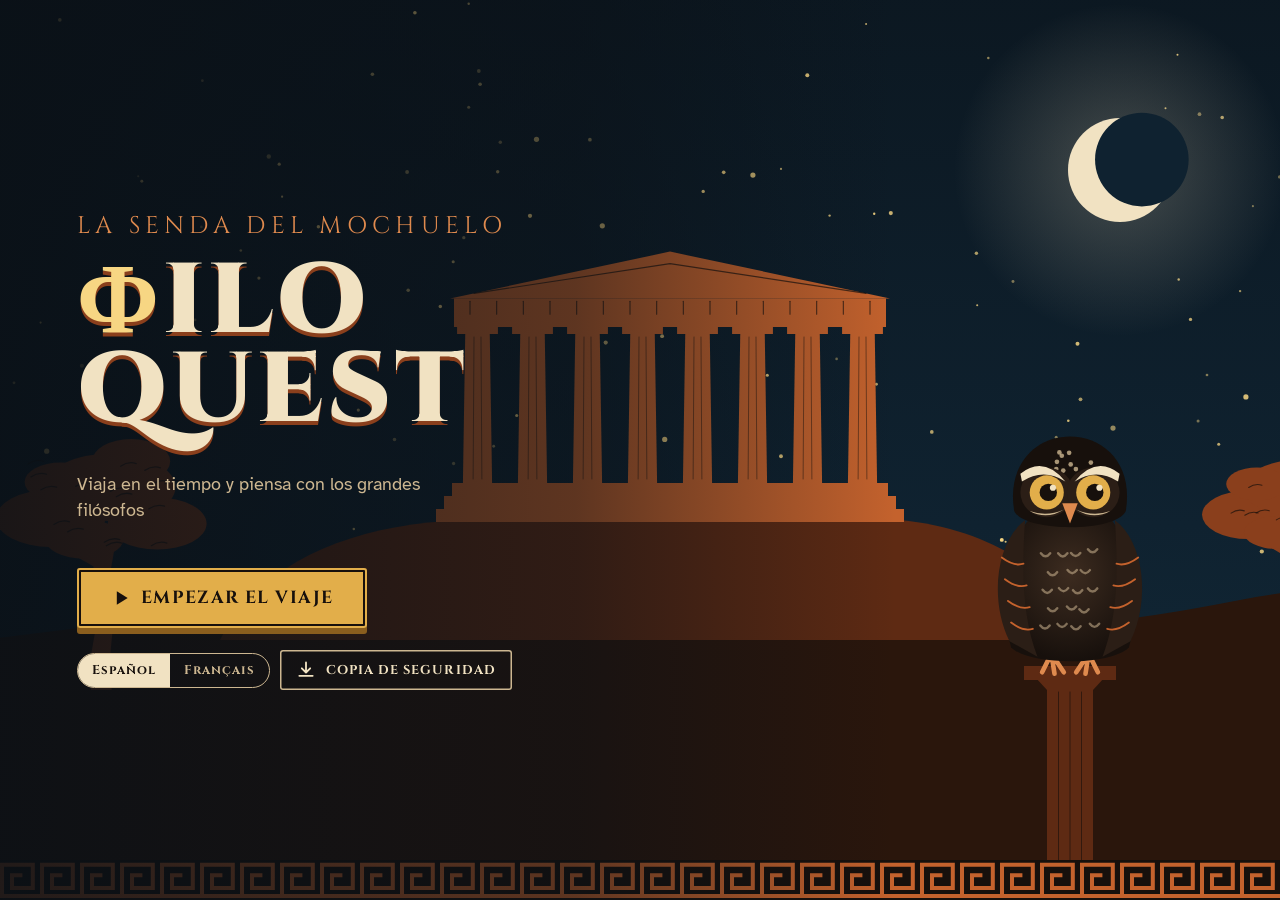
==== commit 7e031db8: "PhiloQuest v0.4: capítulos de Aristóteles y Diógenes y partidas guardadas - Cap. IV Aristóteles: bal" ====
--- a/index.html
+++ b/index.html
@@ -176,7 +176,7 @@
 .center-wrap { position: absolute; inset: 0; display: flex; align-items: center; justify-content: center; padding: 24px max(16px, env(safe-area-inset-right, 0px)) 24px max(16px, env(safe-area-inset-left, 0px)); overflow-y: auto; }
 
 /* ---------------- TITLE ---------------- */
-.title-ui { position: absolute; inset: 0; display: flex; flex-direction: column; justify-content: center; padding: 0 max(24px, 6vw); gap: 18px; background: linear-gradient(90deg, rgba(10,16,22,.88) 0%, rgba(10,16,22,.55) 45%, transparent 70%); }
+.title-ui { position: absolute; inset: 0; display: flex; flex-direction: column; justify-content: safe center; padding: 24px max(24px, 6vw); gap: 16px; overflow-y: auto; background: linear-gradient(90deg, rgba(10,16,22,.88) 0%, rgba(10,16,22,.55) 45%, transparent 70%); }
 .logo { font-family: var(--display); font-weight: 900; font-size: clamp(2.8rem, 8vw, 6.2rem); line-height: .9; letter-spacing: .04em; color: var(--slip); margin: 0; text-shadow: 0 4px 0 var(--clayLo); }
 .logo .phi { color: var(--goldHi); }
 .logo-sub { font-family: var(--display); font-size: clamp(1rem, 2vw, 1.5rem); color: var(--clayHi); letter-spacing: .22em; text-transform: uppercase; }
@@ -186,6 +186,26 @@
 .seg { display: inline-flex; border: 1.5px solid var(--slipDim); border-radius: 999px; overflow: hidden; }
 .seg button { background: none; border: 0; padding: 8px 14px; font-family: var(--display); font-weight: 700; font-size: .8rem; letter-spacing: .08em; color: var(--slipDim); }
 .seg button.on { background: var(--slip); color: var(--ink); }
+
+/* partidas */
+.slots { display: grid; grid-template-columns: repeat(auto-fill, minmax(240px, 1fr)); gap: 10px; max-width: 760px; }
+.slot { position: relative; display: flex; align-items: center; background: rgba(23,16,12,.86); border: 1.5px solid var(--clayLo); border-radius: 4px; min-height: 76px; transition: border-color .15s, transform .15s; }
+.slot:hover { border-color: var(--gold); transform: translateY(-2px); }
+.slot .sl-main, .slot.new { flex: 1; display: flex; align-items: center; gap: 12px; background: none; border: 0; padding: 12px 40px 12px 12px; text-align: left; min-width: 0; height: 100%; }
+.slot.new { border-style: dashed; padding-right: 12px; }
+.slot .sav { flex: 0 0 46px; height: 46px; border-radius: 50%; display: grid; place-items: center; font-family: var(--display); font-weight: 900; font-size: 1.3rem; color: var(--ink); background: radial-gradient(circle at 35% 30%, var(--goldHi), var(--gold) 55%, #9b6a26); box-shadow: inset 0 0 0 2px rgba(255,240,200,.5); }
+.slot.new .sav { background: var(--ink3); color: var(--slipDim); box-shadow: none; }
+.slot .sl-info { display: flex; flex-direction: column; gap: 2px; min-width: 0; }
+.slot .sl-info b { font-family: var(--display); font-size: 1.05rem; color: var(--slip); white-space: nowrap; overflow: hidden; text-overflow: ellipsis; }
+.slot .sl-info span { font-size: .85rem; color: var(--slipDim); }
+.slot .sl-info .sl-res { color: var(--goldHi); }
+.slot .sl-del { position: absolute; top: 6px; right: 6px; width: 28px; height: 28px; border-radius: 50%; background: none; border: 0; color: #8a7458; display: grid; place-items: center; padding: 0; }
+.slot .sl-del:hover { color: var(--bad); background: var(--ink2); }
+.slot .sl-del svg { width: 16px; height: 16px; }
+.slot.del { padding: 12px; gap: 10px; flex-wrap: wrap; border-color: var(--bad); }
+.slot.del .sl-acts { display: flex; gap: 8px; }
+.warnline { color: var(--goldHi); font-size: .95rem; max-width: 46ch; margin: 4px 0 0; }
+#hud .saved { font-family: var(--display); font-size: .72rem; letter-spacing: .1em; text-transform: uppercase; color: var(--ok); white-space: nowrap; animation: popIn .3s ease; }
 
 /* onboarding */
 .onb { width: min(620px, 100%); display: flex; flex-direction: column; gap: 22px; }
@@ -305,6 +325,37 @@
 .order-grid { display: grid; grid-template-columns: repeat(5, minmax(0, 1fr)); gap: 10px; width: min(1000px, 100%); }
 .order-grid .opt { flex-direction: column; text-align: center; justify-content: center; min-height: 92px; }
 .order-grid .opt.done { border-color: var(--ok); background: #1f2a16; pointer-events: none; }
+
+/* Aristóteles: balanza y lógica */
+.vb { width: min(1000px, 100%); display: flex; flex-direction: column; align-items: center; gap: 12px; flex: 1; }
+.balance { width: min(560px, 100%); height: auto; max-height: 30vh; }
+.vb-labels { width: min(620px, 100%); display: grid; grid-template-columns: 1fr 1fr 1fr; font-family: var(--display); font-weight: 700; font-size: .8rem; letter-spacing: .1em; text-transform: uppercase; color: var(--clayHi); text-align: center; }
+.vb-labels span:nth-child(2) { color: var(--goldHi); }
+.vb-btns { display: grid; grid-template-columns: repeat(3, minmax(0, 1fr)); gap: 10px; width: min(820px, 100%); }
+.vb-btns .opt { justify-content: center; }
+.vb-btns .opt:nth-child(2) { border-color: var(--gold); }
+.vtable { width: 100%; border-collapse: collapse; margin-top: 12px; font-size: 1.1rem; }
+.vtable th { font-family: var(--display); font-size: .75rem; letter-spacing: .12em; text-transform: uppercase; color: var(--clayHi); padding: 8px; border-bottom: 2px solid var(--clayLo); }
+.vtable td { padding: 12px 8px; text-align: center; border-bottom: 1px solid var(--ink3); color: var(--slipDim); }
+.vtable .mid { color: var(--goldHi); font-weight: 700; font-family: var(--display); }
+.vtable td.mid { background: rgba(226,174,74,.08); }
+.tablet { width: min(860px, 100%); background: linear-gradient(180deg, #3b2a1d, #2e2017); border: 10px solid #5a3a22; border-radius: 6px; box-shadow: inset 0 0 0 2px #7a5233, 0 12px 26px rgba(0,0,0,.45); padding: 22px 26px; display: flex; flex-direction: column; gap: 10px; }
+.tablet p { margin: 0; font-size: clamp(1.1rem, 1.9vw, 1.5rem); line-height: 1.4; color: var(--slip); display: flex; gap: 14px; align-items: baseline; }
+.tablet .pn { font-family: var(--display); font-weight: 900; color: var(--clayHi); min-width: 1.4em; }
+.tablet .ther { border-top: 2px dashed #7a5233; padding-top: 10px; }
+.tablet .ther b { color: var(--goldHi); }
+.tablet .blank { color: #8a7458; letter-spacing: .1em; }
+.yn { display: grid; grid-template-columns: 1fr 1fr; gap: 12px; width: min(760px, 100%); }
+.yn .opt { justify-content: center; font-weight: 700; }
+/* Diógenes: mochila */
+.packrow { display: flex; flex-wrap: wrap; gap: 10px; }
+.pk { display: flex; flex-direction: column; align-items: center; gap: 4px; width: 92px; padding: 8px; border-radius: 6px; background: var(--ink2); border: 1.5px solid var(--ok); font-size: .85rem; text-align: center; }
+.pk.bad { border-color: var(--bad); }
+.pk svg { width: 56px; height: 56px; }
+.pk-demo { display: flex; gap: 16px; justify-content: center; }
+.pk-demo .pk { width: 130px; }
+.pk-demo b { font-family: var(--display); font-size: .75rem; letter-spacing: .06em; }
+.pk-demo .okc { color: var(--ok); } .pk-demo .badc { color: var(--bad); }
 
 /* ---------------- DILEMMA ---------------- */
 .dl { width: min(980px, 100%); display: flex; flex-direction: column; gap: 18px; }
@@ -411,6 +462,12 @@
   .duel .side svg { height: 140px; }
   .duel .speech { font-size: 1rem; padding: 10px 12px; }
   .cave-ui .opts { grid-template-columns: 1fr !important; }
+  .vb-btns { grid-template-columns: 1fr; }
+  .feedback { flex-wrap: wrap; gap: 8px 14px; padding: 12px 14px; }
+  .feedback p { flex: 1 1 100%; order: 2; font-size: 1.05rem; }
+  .feedback .btn { order: 3; margin-left: auto; }
+  .vb-labels { font-size: .65rem; }
+  .yn { grid-template-columns: 1fr; }
   .cave-stage { min-height: 180px; }
   .opt { padding: 10px 12px; }
   .map-tip { font-size: .9rem; }
@@ -488,8 +545,27 @@
   language:      { es: "Idioma", fr: "Langue" },
   level:         { es: "Nivel", fr: "Niveau" },
   name:          { es: "Nombre", fr: "Prénom" },
-  reset:         { es: "Borrar el progreso", fr: "Effacer la progression" },
-  resetSure:     { es: "¿Seguro? Se borrarán monedas y llaves.", fr: "Sûr ? Pièces et clés seront effacées." },
+  reset:         { es: "Reiniciar esta partida", fr: "Recommencer cette partie" },
+  resetSure:     { es: "¿Seguro? Se borrarán las monedas y llaves de esta partida.", fr: "Sûr ? Les pièces et clés de cette partie seront effacées." },
+  slotsTitle:    { es: "Partidas", fr: "Parties" },
+  newSlot:       { es: "Nueva partida", fr: "Nouvelle partie" },
+  delSlot:       { es: "Borrar partida", fr: "Supprimer la partie" },
+  delSure:       { es: "¿Borrar la partida de {name}?", fr: "Supprimer la partie de {name} ?" },
+  keysShort:     { es: "llaves", fr: "clés" },
+  changeSlot:    { es: "Cambiar de partida", fr: "Changer de partie" },
+  saved:         { es: "Partida guardada", fr: "Partie enregistrée" },
+  resumeTip:     { es: "Capítulo a medias", fr: "Chapitre en cours" },
+  restart:       { es: "Empezar de cero", fr: "Recommencer" },
+  backup:        { es: "Copia de seguridad", fr: "Sauvegarde" },
+  backupSub:     { es: "Guarda todas las partidas en un archivo para no perderlas, o para seguir jugando en otro ordenador o tablet.", fr: "Enregistre toutes les parties dans un fichier pour ne pas les perdre, ou pour continuer sur un autre ordinateur ou une tablette." },
+  backupHow:     { es: "La partida se guarda sola en este navegador después de cada paso. La copia sirve si se borran los datos del navegador o para cambiar de aparato.", fr: "La partie s'enregistre toute seule dans ce navigateur après chaque étape. La sauvegarde sert si les données du navigateur sont effacées ou pour changer d'appareil." },
+  exportBtn:     { es: "Descargar copia", fr: "Télécharger la sauvegarde" },
+  importBtn:     { es: "Cargar copia", fr: "Charger une sauvegarde" },
+  exported:      { es: "Copia descargada", fr: "Sauvegarde téléchargée" },
+  importOk:      { es: "Copia cargada: {n} partida(s)", fr: "Sauvegarde chargée : {n} partie(s)" },
+  importBad:     { es: "Ese archivo no es una copia de PhiloQuest.", fr: "Ce fichier n'est pas une sauvegarde PhiloQuest." },
+  slotsFull:     { es: "Ya hay 4 partidas: borra una para cargar más.", fr: "Il y a déjà 4 parties : supprimes-en une pour en charger d'autres." },
+  noStorage:     { es: "Este navegador no deja guardar. Usa «Copia de seguridad» para no perder la partida.", fr: "Ce navigateur ne permet pas d'enregistrer. Utilise « Sauvegarde » pour ne pas perdre la partie." },
   resetYes:      { es: "Sí, borrar", fr: "Oui, effacer" },
   resetNo:       { es: "No", fr: "Non" },
   on:            { es: "Sí", fr: "Oui" },
@@ -526,7 +602,7 @@
   thinkersLeft:  { es: "sabios por despertar", fr: "savants à réveiller" },
   wellDone:      { es: "¡Muy bien!", fr: "Bravo !" },
   notQuite:      { es: "Casi…", fr: "Presque…" },
-  endDemo:       { es: "¡Tres llaves! Doxa empieza a ponerse nerviosa. Los capítulos 4 a 10 llegarán en la próxima versión.", fr: "Trois clés ! Doxa commence à s'inquiéter. Les chapitres 4 à 10 arriveront dans la prochaine version." },
+  endDemo:       { es: "¡{n} llaves! Doxa empieza a ponerse nerviosa. Los capítulos {a} a 10 llegarán en la próxima versión.", fr: "{n} clés ! Doxa commence à s'inquiéter. Les chapitres {a} à 10 arriveront dans la prochaine version." },
   nextStop:      { es: "Siguiente parada", fr: "Prochaine étape" },
   speakers: {
     noctua:   { es: "Noctua", fr: "Noctua" },
@@ -534,7 +610,10 @@
     tales:    { es: "Tales", fr: "Thalès" },
     socrates: { es: "Sócrates", fr: "Socrate" },
     criton:   { es: "Critón", fr: "Criton" },
-    platon:   { es: "Platón", fr: "Platon" }
+    platon:   { es: "Platón", fr: "Platon" },
+    aristoteles: { es: "Aristóteles", fr: "Aristote" },
+    diogenes: { es: "Diógenes", fr: "Diogène" },
+    alejandro: { es: "Alejandro", fr: "Alexandre" }
   }
 };
 
@@ -881,12 +960,245 @@
   },
 
   /* ============ 4-10 · PRÓXIMAMENTE (guion listo) ============ */
-  { id: "aristoteles", num: 4, era: "greece", name: { es: "Aristóteles", fr: "Aristote" }, greek: "ΑΡΙΣΤΟΤΕΛΗΣ",
-    dates: { es: "384 – 322 a.C.", fr: "384 – 322 av. J.-C." }, year: { es: "343 a.C.", fr: "343 av. J.-C." },
-    place: { es: "Estagira y Atenas", fr: "Stagire et Athènes" }, key: { es: "Llave del Equilibrio", fr: "Clé de l'Équilibre" }, keyIcon: "scale" },
-  { id: "diogenes", num: 5, era: "greece", name: { es: "Diógenes", fr: "Diogène" }, greek: "ΔΙΟΓΕΝΗΣ",
-    dates: { es: "c. 412 – 323 a.C.", fr: "v. 412 – 323 av. J.-C." }, year: { es: "336 a.C.", fr: "336 av. J.-C." },
-    place: { es: "Sinope, Atenas y Corinto", fr: "Sinope, Athènes et Corinthe" }, key: { es: "Llave de la Libertad", fr: "Clé de la Liberté" }, keyIcon: "lamp" },
+  /* ======================= 4 · ARISTÓTELES ======================= */
+  {
+    id: "aristoteles", num: 4, playable: true, era: "greece",
+    name: { es: "Aristóteles", fr: "Aristote" },
+    greek: "ΑΡΙΣΤΟΤΕΛΗΣ",
+    dates: { es: "384 – 322 a.C.", fr: "384 – 322 av. J.-C." },
+    year: { es: "343 a.C.", fr: "343 av. J.-C." },
+    place: { es: "Estagira (Macedonia) y Atenas", fr: "Stagire (Macédoine) et Athènes" },
+    key: { es: "Llave del Equilibrio", fr: "Clé de l'Équilibre" },
+    keyIcon: "scale",
+    keyMeaning: { es: "Buscar el punto justo entre quedarse corto y pasarse.",
+                  fr: "Chercher le juste point entre trop peu et trop." },
+    bigQuestion: { es: "¿Qué es vivir bien?", fr: "Qu'est-ce que bien vivre ?" },
+    intro: [
+      { scene: "stagira", cam: "right",
+        text: { es: "Estagira, al norte de Grecia, año 384 a.C. Nace Aristóteles. Su padre es el médico del rey de Macedonia.",
+                fr: "Stagire, au nord de la Grèce, en 384 av. J.-C. Aristote vient au monde. Son père est le médecin du roi de Macédoine." } },
+      { scene: "academyTwo", cam: "in",
+        text: { es: "A los 17 años viaja a Atenas y estudia 20 años en la Academia de Platón. Pero no siempre le da la razón a su maestro.",
+                fr: "À 17 ans, il part à Athènes et étudie 20 ans à l'Académie de Platon. Mais il ne donne pas toujours raison à son maître." } },
+      { scene: "academyTwo", cam: "out", who: "noctua",
+        text: { es: "Platón señalaba al cielo de las ideas. Aristóteles prefería mirar las cosas de este mundo, una por una.",
+                fr: "Platon montrait le ciel des idées. Aristote préférait regarder les choses de ce monde, une par une." } },
+      { scene: "lesbos", cam: "left",
+        text: { es: "En la isla de Lesbos estudia peces, pulpos y aves, y los describe uno a uno. Es uno de los primeros biólogos.",
+                fr: "Sur l'île de Lesbos, il étudie poissons, poulpes et oiseaux, et les décrit un à un. C'est l'un des premiers biologistes." } },
+      { scene: "pella", cam: "in",
+        text: { es: "Hacia el 343 a.C., el rey Filipo le elige como maestro de su hijo de 13 años: Alejandro, el futuro Alejandro Magno.",
+                fr: "Vers 343 av. J.-C., le roi Philippe le choisit comme maître de son fils de 13 ans : Alexandre, le futur Alexandre le Grand." } },
+      { scene: "bucephalus", cam: "right", who: "noctua",
+        text: { es: "Alejandro había domado al caballo Bucéfalo al darse cuenta de que se asustaba de su propia sombra. ¡Observar ayuda!",
+                fr: "Alexandre avait dompté le cheval Bucéphale en remarquant qu'il avait peur de sa propre ombre. Observer, ça aide !" } },
+      { scene: "lyceum", cam: "left",
+        text: { es: "En el 335 a.C. abre en Atenas su escuela, el Liceo. Enseña paseando: a sus alumnos les llaman «peripatéticos», los que pasean.",
+                fr: "En 335 av. J.-C., il ouvre à Athènes son école, le Lycée. Il enseigne en marchant : ses élèves sont appelés « péripatéticiens »." } },
+      { scene: "lyceum", cam: "in", who: "noctua",
+        text: { es: "Para Aristóteles, cada virtud es un punto de equilibrio entre dos extremos. ¿Sabrás encontrarlo?",
+                fr: "Pour Aristote, chaque vertu est un point d'équilibre entre deux extrêmes. Sauras-tu le trouver ?" } }
+    ],
+    doxa: { es: "¿Término medio? ¡Bah! O todo o nada. ¡Los extremos son mucho más divertidos!",
+            fr: "Le juste milieu ? Bah ! C'est tout ou rien. Les extrêmes, c'est bien plus amusant !" },
+    virtue: {
+      intro: { es: "Lee bien cada situación. ¿Se queda corto, está en el justo medio o se pasa?",
+               fr: "Lis bien chaque situation. Trop peu, juste milieu ou trop ?" },
+      pos: [{ es: "Se queda corto", fr: "Trop peu" }, { es: "Justo medio", fr: "Juste milieu" }, { es: "Se pasa", fr: "Trop" }],
+      summary: { es: "Tu mapa de virtudes", fr: "Ta carte des vertus" },
+      virtues: [
+        { id: "val", names: [{ es: "cobardía", fr: "lâcheté" }, { es: "valentía", fr: "courage" }, { es: "temeridad", fr: "témérité" }] },
+        { id: "gen", names: [{ es: "tacañería", fr: "avarice" }, { es: "generosidad", fr: "générosité" }, { es: "derroche", fr: "prodigalité" }] },
+        { id: "hum", names: [{ es: "sosería", fr: "rusticité" }, { es: "ingenio", fr: "enjouement" }, { es: "payasada", fr: "bouffonnerie" }] },
+        { id: "sin", pro: true, names: [{ es: "falsa modestia", fr: "fausse modestie" }, { es: "sinceridad", fr: "sincérité" }, { es: "fanfarronería", fr: "vantardise" }] }
+      ],
+      cards: [
+        { v: "val", a: 0, t: { es: "Ves que molestan a un compañero y te vas corriendo para que no te vean.", fr: "Tu vois qu'on embête un camarade et tu pars en courant pour qu'on ne te voie pas." },
+          e: { es: "Se queda corto: eso es cobardía. La valentía está en el medio.", fr: "Trop peu : c'est de la lâcheté. Le courage est au milieu." } },
+        { v: "val", a: 1, t: { es: "Te pones al lado de tu compañero y avisas a un profesor.", fr: "Tu te mets à côté de ton camarade et tu préviens un professeur." },
+          e: { es: "¡Justo medio! Eso es valentía: tener miedo, pero actuar con cabeza.", fr: "Juste milieu ! C'est du courage : avoir peur, mais agir avec réflexion." } },
+        { v: "val", a: 2, t: { es: "Saltas desde el tejado del colegio para demostrar que no tienes miedo.", fr: "Tu sautes du toit de l'école pour montrer que tu n'as pas peur." },
+          e: { es: "Se pasa: eso es temeridad, arriesgarse sin motivo.", fr: "Trop : c'est de la témérité, prendre des risques sans raison." } },
+        { v: "gen", a: 0, t: { es: "Tu amigo olvidó su merienda y no le das ni una galleta.", fr: "Ton ami a oublié son goûter et tu ne lui donnes même pas un biscuit." },
+          e: { es: "Se queda corto: eso es tacañería.", fr: "Trop peu : c'est de l'avarice." } },
+        { v: "gen", a: 1, t: { es: "Compartes la mitad de tu merienda con tu amigo.", fr: "Tu partages la moitié de ton goûter avec ton ami." },
+          e: { es: "¡Justo medio! Eso es generosidad.", fr: "Juste milieu ! C'est de la générosité." } },
+        { v: "gen", a: 2, t: { es: "Regalas toda tu paga del mes a cualquiera que te la pide.", fr: "Tu donnes tout ton argent de poche du mois à n'importe qui te le demande." },
+          e: { es: "Se pasa: eso es derroche. Dar sin pensar tampoco es generosidad.", fr: "Trop : c'est de la prodigalité. Donner sans réfléchir, ce n'est pas de la générosité non plus." } },
+        { v: "hum", a: 0, t: { es: "Nunca te ríes de ningún chiste y te enfadas si los demás bromean.", fr: "Tu ne ris jamais d'aucune blague et tu te fâches si les autres plaisantent." },
+          e: { es: "Se queda corto: eso es sosería. ¡Un poco de humor también es una virtud!", fr: "Trop peu : c'est de la rusticité. Un peu d'humour, c'est aussi une vertu !" } },
+        { v: "hum", a: 1, t: { es: "Haces una broma divertida que hace reír a todos sin herir a nadie.", fr: "Tu fais une blague drôle qui fait rire tout le monde sans blesser personne." },
+          e: { es: "¡Justo medio! Aristóteles lo llamaba ingenio.", fr: "Juste milieu ! Aristote appelait ça l'enjouement." } },
+        { v: "hum", a: 2, t: { es: "Haces bromas sin parar, aunque molesten o hagan daño.", fr: "Tu fais des blagues sans arrêt, même si elles dérangent ou blessent." },
+          e: { es: "Se pasa: eso es payasada.", fr: "Trop : c'est de la bouffonnerie." } },
+        { v: "sin", a: 0, pro: true, t: { es: "Sacas un 10 y dices que fue pura suerte, aunque estudiaste mucho.", fr: "Tu as 20/20 et tu dis que c'était de la chance, alors que tu as beaucoup travaillé." },
+          e: { es: "Se queda corto: eso es falsa modestia.", fr: "Trop peu : c'est de la fausse modestie." } },
+        { v: "sin", a: 1, pro: true, t: { es: "Sacas un 10 y dices: «Estudié mucho y me salió bien».", fr: "Tu as 20/20 et tu dis : « J'ai beaucoup travaillé et ça a marché »." },
+          e: { es: "¡Justo medio! Eso es sinceridad: decir las cosas como son.", fr: "Juste milieu ! C'est de la sincérité : dire les choses comme elles sont." } },
+        { v: "sin", a: 2, pro: true, t: { es: "Sacas un 10 y vas diciendo que eres el más listo del colegio.", fr: "Tu as 20/20 et tu racontes partout que tu es le plus intelligent de l'école." },
+          e: { es: "Se pasa: eso es fanfarronería.", fr: "Trop : c'est de la vantardise." } }
+      ]
+    },
+    logic: {
+      intro: { es: "Aristóteles inventó las reglas para razonar bien: la lógica. ¿Este razonamiento funciona?",
+               fr: "Aristote a inventé les règles pour bien raisonner : la logique. Ce raisonnement tient-il ?" },
+      therefore: { es: "Por tanto…", fr: "Donc…" },
+      askCheck: { es: "¿Es un buen razonamiento?", fr: "Est-ce un bon raisonnement ?" },
+      yes: { es: "Sí, es correcto", fr: "Oui, il est correct" },
+      no: { es: "No, ¡es una trampa!", fr: "Non, c'est un piège !" },
+      items: [
+        { type: "complete", p: [{ es: "Todos los mamíferos tienen pulmones.", fr: "Tous les mammifères ont des poumons." }, { es: "La ballena es un mamífero.", fr: "La baleine est un mammifère." }],
+          opts: [{ es: "La ballena tiene pulmones.", fr: "La baleine a des poumons." }, { es: "Todo lo que tiene pulmones es una ballena.", fr: "Tout ce qui a des poumons est une baleine." }, { es: "La ballena es un pez.", fr: "La baleine est un poisson." }], ans: 0,
+          e: { es: "¡Exacto! Y Aristóteles ya sabía que la ballena respira aire y no es un pez.", fr: "Exact ! Et Aristote savait déjà que la baleine respire de l'air et n'est pas un poisson." } },
+        { type: "check", p: [{ es: "Todos los pulpos tienen ocho extremidades.", fr: "Tous les poulpes ont huit membres." }, { es: "Este animal tiene ocho extremidades.", fr: "Cet animal a huit membres." }],
+          c: { es: "Por tanto, este animal es un pulpo.", fr: "Donc, cet animal est un poulpe." }, ans: false,
+          e: { es: "¡Trampa! Una araña también tiene ocho patas. Que todos los pulpos tengan ocho no significa que todo lo que tiene ocho sea un pulpo.", fr: "Piège ! Une araignée aussi a huit pattes. Que tous les poulpes en aient huit ne veut pas dire que tout ce qui en a huit soit un poulpe." } },
+        { type: "complete", p: [{ es: "Ningún pez tiene plumas.", fr: "Aucun poisson n'a de plumes." }, { es: "El atún es un pez.", fr: "Le thon est un poisson." }],
+          opts: [{ es: "El atún no tiene plumas.", fr: "Le thon n'a pas de plumes." }, { es: "El atún tiene plumas.", fr: "Le thon a des plumes." }, { es: "Ningún animal tiene plumas.", fr: "Aucun animal n'a de plumes." }], ans: 0,
+          e: { es: "Correcto. Si ningún pez tiene plumas, el atún tampoco.", fr: "Correct. Si aucun poisson n'a de plumes, le thon non plus." } },
+        { type: "check", p: [{ es: "Todos los atenienses son griegos.", fr: "Tous les Athéniens sont grecs." }, { es: "Aristóteles es griego.", fr: "Aristote est grec." }],
+          c: { es: "Por tanto, Aristóteles es ateniense.", fr: "Donc, Aristote est athénien." }, ans: false,
+          e: { es: "¡Trampa! Aristóteles era griego, pero nació en Estagira, no en Atenas.", fr: "Piège ! Aristote était grec, mais il est né à Stagire, pas à Athènes." } },
+        { type: "check", pro: true, p: [{ es: "Todos los seres humanos son mortales.", fr: "Tous les êtres humains sont mortels." }, { es: "Sócrates es un ser humano.", fr: "Socrate est un être humain." }],
+          c: { es: "Por tanto, Sócrates es mortal.", fr: "Donc, Socrate est mortel." }, ans: true,
+          e: { es: "Correcto. Es el ejemplo más famoso de la lógica.", fr: "Correct. C'est l'exemple le plus célèbre de la logique." } },
+        { type: "check", pro: true, p: [{ es: "Algunos alumnos de Platón son sabios.", fr: "Certains élèves de Platon sont savants." }, { es: "Aristóteles es alumno de Platón.", fr: "Aristote est un élève de Platon." }],
+          c: { es: "Por tanto, Aristóteles es sabio.", fr: "Donc, Aristote est savant." }, ans: false,
+          e: { es: "¡Trampa! «Algunos» no es «todos». Quizá Aristóteles sea sabio, pero este razonamiento no lo demuestra.", fr: "Piège ! « Certains », ce n'est pas « tous ». Aristote est peut-être savant, mais ce raisonnement ne le prouve pas." } }
+      ]
+    },
+    dilemma: {
+      scene: "lyceum",
+      q: { es: "Tu amigo trepa al tejado del gimnasio para recuperar un balón. «¡Soy valiente!», grita. ¿Lo es?",
+           fr: "Ton ami grimpe sur le toit du gymnase pour récupérer un ballon. « Je suis courageux ! », crie-t-il. L'est-il ?" },
+      opts: [
+        { es: "Sí: no tiene miedo.", fr: "Oui : il n'a pas peur." },
+        { es: "No: es temerario, se arriesga sin necesidad.", fr: "Non : il est téméraire, il prend un risque inutile." },
+        { es: "Depende: ¿había otra forma de recuperarlo?", fr: "Ça dépend : y avait-il un autre moyen de le récupérer ?" }
+      ],
+      revealTitle: { es: "Lo que pensaba Aristóteles", fr: "Ce que pensait Aristote" },
+      reveal: [
+        { es: "Para Aristóteles, ser valiente no es no tener miedo, sino tener el miedo justo y actuar con cabeza. Arriesgarse sin motivo es temeridad.",
+          fr: "Pour Aristote, être courageux, ce n'est pas ne pas avoir peur, mais avoir la juste peur et agir avec réflexion. Prendre des risques sans raison, c'est de la témérité." },
+        { es: "¿Y cómo se encuentra el punto justo? Pensando en cada situación: él lo llamaba prudencia. Por eso «depende» también es una buena respuesta.",
+          fr: "Et comment trouver le juste point ? En réfléchissant à chaque situation : il appelait cela la prudence. C'est pourquoi « ça dépend » est aussi une bonne réponse." }
+      ]
+    },
+    card: {
+      quote: { es: "«Una golondrina no hace verano». (Ética a Nicómaco, I, 7)",
+               fr: "« Une hirondelle ne fait pas le printemps. » (Éthique à Nicomaque, I, 7)" },
+      fact: { es: "Los institutos de Francia se llaman «lycée» por su escuela, el Liceo.",
+              fr: "Le mot « lycée » vient de son école, le Lycée !" },
+      pro: { es: "Pensaba que el cerebro servía para enfriar la sangre. ¡Hasta los genios se equivocan, y por eso hay que seguir investigando!",
+             fr: "Il pensait que le cerveau servait à refroidir le sang. Même les génies se trompent : c'est pour ça qu'il faut continuer à chercher !" }
+    },
+    dinnerQ: { es: "¿En qué te pasas y en qué te quedas corto? ¿Cuál sería tu justo medio?",
+               fr: "En quoi en fais-tu trop, et en quoi pas assez ? Quel serait ton juste milieu ?" }
+  },
+
+  /* ======================= 5 · DIÓGENES ======================= */
+  {
+    id: "diogenes", num: 5, playable: true, era: "greece",
+    name: { es: "Diógenes", fr: "Diogène" },
+    greek: "ΔΙΟΓΕΝΗΣ",
+    dates: { es: "c. 412 – 323 a.C.", fr: "v. 412 – 323 av. J.-C." },
+    year: { es: "336 a.C.", fr: "336 av. J.-C." },
+    place: { es: "Sinope (hoy Turquía), Atenas y Corinto", fr: "Sinope (aujourd'hui en Turquie), Athènes et Corinthe" },
+    key: { es: "Llave de la Libertad", fr: "Clé de la Liberté" },
+    keyIcon: "lamp",
+    keyMeaning: { es: "Necesitar poco para ser libre.", fr: "Avoir besoin de peu pour être libre." },
+    bigQuestion: { es: "¿Qué necesitamos de verdad?", fr: "De quoi avons-nous vraiment besoin ?" },
+    intro: [
+      { scene: "sinope", cam: "right",
+        text: { es: "Sinope, a orillas del mar Negro (hoy Turquía). Por un lío con monedas falsas, el joven Diógenes tuvo que irse de su ciudad.",
+                fr: "Sinope, au bord de la mer Noire (aujourd'hui en Turquie). À cause d'une histoire de fausse monnaie, le jeune Diogène dut quitter sa ville." } },
+      { scene: "jar", cam: "in",
+        text: { es: "En Atenas no tenía casa: dormía dentro de una gran tinaja de barro. Le llamaban «el perro»; de ahí viene la palabra «cínico».",
+                fr: "À Athènes, il n'avait pas de maison : il dormait dans une grande jarre en terre. On l'appelait « le chien » ; c'est de là que vient le mot « cynique »." } },
+      { scene: "fountain", cam: "left",
+        text: { es: "Un día vio a un niño beber agua con las manos. Diógenes tiró su cuenco: «¡Un niño me ha ganado en sencillez!».",
+                fr: "Un jour, il vit un enfant boire dans ses mains. Diogène jeta son bol : « Un enfant m'a battu en simplicité ! »." } },
+      { scene: "lantern", cam: "in",
+        text: { es: "Paseaba a pleno día con una lámpara encendida. Si le preguntaban por qué, contestaba: «Busco un ser humano».",
+                fr: "Il se promenait en plein jour avec une lampe allumée. Si on lui demandait pourquoi, il répondait : « Je cherche un homme »." } },
+      { scene: "chicken", cam: "right",
+        text: { es: "Platón definió al ser humano como «un animal de dos patas sin plumas». Diógenes apareció con un pollo desplumado: «¡Aquí tenéis al hombre de Platón!».",
+                fr: "Platon définit l'homme comme « un animal à deux pattes sans plumes ». Diogène arriva avec un poulet plumé : « Voici l'homme de Platon ! »." } },
+      { scene: "chicken", cam: "in", who: "noctua",
+        text: { es: "Dicen que Platón añadió a su definición: «…y con uñas anchas». ¡Hasta los sabios corrigen sus ideas!",
+                fr: "On raconte que Platon ajouta à sa définition : « …et aux ongles larges ». Même les sages corrigent leurs idées !" } },
+      { scene: "jar", cam: "out", who: "noctua",
+        text: { es: "Diógenes viajaba ligero: un manto, un bastón y un zurrón. ¿Qué meterías tú en el tuyo?",
+                fr: "Diogène voyageait léger : un manteau, un bâton et une besace. Que mettrais-tu dans la tienne ?" } }
+    ],
+    doxa: { es: "¡Necesitas más cosas! Sin lo último de lo último, no eres nadie.",
+            fr: "Il te faut plus de choses ! Sans le dernier modèle, tu n'es personne !" },
+    pack: {
+      intro: { es: "Mueve el zurrón: atrapa lo que de verdad necesitas y deja caer los caprichos. ¡Cuanto más pesa, más lento vas!",
+               fr: "Déplace la besace : attrape ce dont tu as vraiment besoin et laisse tomber les caprices. Plus c'est lourd, plus tu ralentis !" },
+      controls: { es: "← → o arrastra con el dedo / ratón", fr: "← → ou fais glisser avec le doigt / la souris" },
+      startBtn: { es: "¡Empezar!", fr: "C'est parti !" },
+      catchIt: { es: "Atrápalo", fr: "Attrape-le" },
+      dropIt: { es: "Déjalo caer", fr: "Laisse-le tomber" },
+      freedom: { es: "Libertad", fr: "Liberté" },
+      heavy: { es: "¡Uf, cuánto pesa!", fr: "Ouf, que c'est lourd !" },
+      lost: { es: "¡Se te escapó algo necesario!", fr: "Tu as laissé filer quelque chose de nécessaire !" },
+      got: { es: "En tu zurrón", fr: "Dans ta besace" },
+      end: { es: "«Es propio de los dioses no necesitar nada, y de quien se les parece, necesitar poco». Eso decía Diógenes.",
+             fr: "« Le propre des dieux est de n'avoir besoin de rien, et de ceux qui leur ressemblent, de peu. » C'est ce que disait Diogène." },
+      items: [
+        { id: "agua", need: true, n: { es: "Agua", fr: "Eau" } },
+        { id: "pan", need: true, n: { es: "Pan", fr: "Pain" } },
+        { id: "manto", need: true, n: { es: "Manto", fr: "Manteau" } },
+        { id: "aceitunas", need: true, n: { es: "Aceitunas", fr: "Olives" } },
+        { id: "amigo", need: true, n: { es: "Un amigo", fr: "Un ami" } },
+        { id: "sol", need: true, n: { es: "El sol", fr: "Le soleil" } },
+        { id: "corona", need: false, n: { es: "Corona de oro", fr: "Couronne d'or" } },
+        { id: "monedas", need: false, n: { es: "Montón de oro", fr: "Tas d'or" } },
+        { id: "perfume", need: false, n: { es: "Perfume caro", fr: "Parfum de luxe" } },
+        { id: "sandalias", need: false, n: { es: "Sandalias de lujo", fr: "Sandales de luxe" } },
+        { id: "consola", need: false, n: { es: "Consola", fr: "Console" } },
+        { id: "movil", need: false, n: { es: "Móvil nuevo", fr: "Nouveau portable" } },
+        { id: "palacio", need: false, n: { es: "Palacio", fr: "Palais" }, pro: true },
+        { id: "joyas", need: false, n: { es: "Joyas", fr: "Bijoux" }, pro: true }
+      ]
+    },
+    post: [
+      { scene: "corinth", cam: "in",
+        text: { es: "Corinto, 336 a.C. Alejandro, que acaba de ser rey con 20 años, quiere conocer al famoso Diógenes.",
+                fr: "Corinthe, 336 av. J.-C. Alexandre, devenu roi à 20 ans, veut rencontrer le célèbre Diogène." } },
+      { scene: "corinth", cam: "left", who: "alejandro",
+        text: { es: "Soy Alejandro, el rey. Pídeme lo que quieras y te lo daré.",
+                fr: "Je suis Alexandre, le roi. Demande-moi ce que tu veux et je te le donnerai." } }
+    ],
+    dilemma: {
+      scene: "corinth",
+      q: { es: "Si el rey más poderoso del mundo te dijera eso a ti, ¿qué le pedirías?",
+           fr: "Si le roi le plus puissant du monde te disait cela, que lui demanderais-tu ?" },
+      opts: [
+        { es: "Oro y un palacio.", fr: "De l'or et un palais." },
+        { es: "Algo para mi familia o mis amigos.", fr: "Quelque chose pour ma famille ou mes amis." },
+        { es: "Nada: ya tengo lo que necesito.", fr: "Rien : j'ai déjà ce qu'il me faut." }
+      ],
+      revealTitle: { es: "Lo que contestó Diógenes", fr: "Ce qu'a répondu Diogène" },
+      reveal: [
+        { es: "Diógenes estaba tumbado tomando el sol. Miró al rey y le dijo: «Apártate un poco, que me tapas el sol».",
+          fr: "Diogène était allongé au soleil. Il regarda le roi et lui dit : « Écarte-toi un peu, tu me caches le soleil »." },
+        { es: "Cuentan que Alejandro, al irse, comentó: «Si no fuera Alejandro, me gustaría ser Diógenes».",
+          fr: "On raconte qu'Alexandre, en partant, dit : « Si je n'étais pas Alexandre, je voudrais être Diogène »." }
+      ]
+    },
+    card: {
+      quote: { es: "«Soy ciudadano del mundo». (según Diógenes Laercio)",
+               fr: "« Je suis citoyen du monde. » (selon Diogène Laërce)" },
+      fact: { es: "Cuenta la leyenda que murió el mismo día que Alejandro Magno, en el 323 a.C.",
+              fr: "Selon la légende, il mourut le même jour qu'Alexandre le Grand, en 323 av. J.-C." },
+      pro: { es: "«Cínico» viene de kyon, «perro». Hoy «cínico» significa otra cosa: ¡las palabras también cambian con el tiempo!",
+             fr: "« Cynique » vient de kyôn, « chien ». Aujourd'hui, « cynique » veut dire autre chose : les mots aussi changent avec le temps !" }
+    },
+    dinnerQ: { es: "¿Qué tres cosas necesitas de verdad para ser feliz? ¿Y cuáles son caprichos?",
+               fr: "De quelles trois choses as-tu vraiment besoin pour être heureux ? Et lesquelles sont des caprices ?" }
+  },
   { id: "confucio", num: 6, era: "china", name: { es: "Confucio", fr: "Confucius" }, greek: "孔子",
     dates: { es: "551 – 479 a.C.", fr: "551 – 479 av. J.-C." }, year: { es: "500 a.C.", fr: "500 av. J.-C." },
     place: { es: "Estado de Lu (China)", fr: "État de Lu (Chine)" }, key: { es: "Llave de la Empatía", fr: "Clé de l'Empathie" }, keyIcon: "mirror" },
@@ -953,6 +1265,7 @@
   long: "M-19 8 C-25 -14 -9 -28 9 -24 C16 -22 16 -17 9 -16 C1 -15 -5 -10 -7 -2 C-8 10 -9 24 -12 38 C-20 32 -23 20 -19 8Z",
   bun: "M-18 8 C-24 -12 -9 -26 8 -23 C14 -21 13 -16 8 -16 C0 -15 -5 -9 -7 -2 C-9 5 -13 10 -18 8Z",
   kid: "M-17 6 C-22 -12 -8 -25 8 -22 C16 -20 18 -14 12 -13 C6 -16 0 -12 -2 -6 C-6 -2 -10 8 -17 6Z",
+  wild: "M-20 8 C-31 0 -29 -14 -23 -20 L-28 -27 L-17 -27 L-15 -34 L-6 -29 L0 -35 L5 -28 L13 -29 C18 -22 14 -16 8 -16 C1 -15 -5 -10 -7 -2 C-8 12 -10 26 -16 38 C-25 30 -25 18 -20 8Z",
   none: ""
 };
 const BEARDS = {
@@ -981,6 +1294,8 @@
   s += circ(11, -5, 1.5, ic);
   if (!o.helmet) s += ln("M-3 -2 Q-7 2 -3 6", ic, 1.2);
   if (o.hair === "cap" || o.hair === "long" || o.hair === "curly") s += ln("M-16 -7 Q-3 -19 11 -18", P.red, 2.6);
+  if (o.hair === "wild") s += ln("M-22 -6 q4 8 0 16 M-16 -14 q5 6 2 14", line, 1.1);
+  if (o.diadem) s += ln("M-17 -9 Q-3 -21 12 -19", P.goldHi, 3.2);
   if (o.hair === "curly") s += ln("M-20 2 q3 -3 0 -6 q3 -3 0 -6 q3 -3 1 -7", line, 1.2);
   if (o.hair === "bald") { s += ln("M2 -17 Q8 -18 13 -15", line, 1); s += ln("M0 -13 Q7 -14 12 -11", line, 1); }
   if (o.beard === "long" || o.beard === "full") {
@@ -1039,8 +1354,13 @@
   } else if (o.garment === "short") {
     body += pth(`M${-21 * b} -246 C${-6 * b} -252 ${12 * b} -252 ${24 * b} -244 L${28 * b} -200 C${30 * b} -172 ${34 * b} -142 38 -112 L-30 -112 C-28 -150 ${-27 * b} -180 ${-25 * b} -205Z`, f);
     body += ln(`M${-25 * b} -176 L${28 * b} -176`, L, 2) + ln("M-18 -168 L-22 -116", L, 1.1) + ln("M2 -168 L2 -116", L, 1.1) + ln("M20 -168 L26 -116", L, 1.1);
-    body += limb([[-8, -116], [-12, -64], [-14, -10]], skin, 13) + limb([[10, -116], [18, -64], [20, -10]], skin, 13);
-    body += pth("M-25 0 L-22 -10 L-10 -12 L0 -4 L3 0Z", skin) + pth("M9 0 L12 -10 L24 -12 L34 -4 L37 0Z", skin);
+    if (o.stride) {
+      body += limb([[-8, -116], [-22, -64], [-34, -10]], skin, 13) + limb([[10, -116], [28, -64], [40, -10]], skin, 13);
+      body += pth("M-45 0 L-42 -10 L-30 -12 L-20 -4 L-17 0Z", skin) + pth("M29 0 L32 -10 L44 -12 L54 -4 L57 0Z", skin);
+    } else {
+      body += limb([[-8, -116], [-12, -64], [-14, -10]], skin, 13) + limb([[10, -116], [18, -64], [20, -10]], skin, 13);
+      body += pth("M-25 0 L-22 -10 L-10 -12 L0 -4 L3 0Z", skin) + pth("M9 0 L12 -10 L24 -12 L34 -4 L37 0Z", skin);
+    }
     if (o.greaves) body += ln("M-12 -60 L-14 -14", L, 1.2) + ln("M18 -60 L20 -14", L, 1.2);
   } else if (o.garment === "peplos") {
     body += pth(`M${-20 * b} -244 C${-4 * b} -250 ${12 * b} -250 ${22 * b} -242 C26 -226 26 -214 25 -200 L26 -130 C30 -90 34 -50 36 -16 L36 -8 C12 -4 -14 -4 -32 -8 L-32 -16 C-30 -60 -28 -120 -26 -200 C-26 -222 -24 -236 ${-20 * b} -244Z`, f);
@@ -1093,6 +1413,10 @@
     case "trident": return ln(`M${x + 2} ${y - 150} L${x + 8} ${y + 200}`, f, 5) + ln(`M${x - 22} ${y - 150} L${x + 26} ${y - 154} M${x - 22} ${y - 150} L${x - 24} ${y - 196} M${x + 2} ${y - 152} L${x + 1} ${y - 210} M${x + 26} ${y - 154} L${x + 28} ${y - 198}`, f, 5) + pth(`M${x - 30} ${y - 194} L${x - 24} ${y - 214} L${x - 18} ${y - 194}Z M${x - 5} ${y - 208} L${x + 1} ${y - 228} L${x + 7} ${y - 208}Z M${x + 22} ${y - 196} L${x + 28} ${y - 216} L${x + 34} ${y - 196}Z`, f);
     case "bolt": return g(pth("M0 -80 L18 -24 L4 -26 L24 40 L-6 -10 L8 -8 Z", P.goldHi), `translate(${x + 10} ${y - 40}) scale(.9) rotate(18)`);
     case "pen": return ln(`M${x} ${y} L${x + 18} ${y - 22}`, f, 3);
+    case "oillamp": return glow(x + 26, y - 18, 70, P.goldHi, 0.65, "fl") + pth(`M${x - 6} ${y} C${x - 6} ${y - 14} ${x + 22} ${y - 14} ${x + 30} ${y - 8} L${x + 40} ${y - 12} L${x + 36} ${y - 2} C${x + 26} ${y + 6} ${x} ${y + 6} ${x - 6} ${y}Z`, f) + `<g class="fl">${pth(`M${x + 36} ${y - 12} C${x + 32} ${y - 24} ${x + 38} ${y - 32} ${x + 40} ${y - 42} C${x + 44} ${y - 32} ${x + 48} ${y - 24} ${x + 42} ${y - 12}Z`, P.goldHi)}</g>`;
+    case "chicken": return g(chickenShape(P.slip, P.ink), `translate(${x + 10} ${y - 44}) scale(1.5)`);
+    case "bowl": return pth(`M${x - 14} ${y - 12} Q${x + 2} ${y + 10} ${x + 18} ${y - 12}Z`, f);
+    case "sack": return ln(`M${x} ${y} L${x - 6} ${y + 40}`, f, 3) + pth(`M${x - 30} ${y + 36} C${x - 36} ${y + 80} ${x + 26} ${y + 84} ${x + 22} ${y + 36} C${x + 10} ${y + 30} ${x - 18} ${y + 30} ${x - 30} ${y + 36}Z`, f) + ln(`M${x - 24} ${y + 50} Q${x - 4} ${y + 58} ${x + 18} ${y + 50}`, L, 1.2);
     case "puppetCat": return ln(`M${x} ${y} L${x + 4} ${y - 60}`, P.ink3, 4) + g(catShape(P.clayHi), `translate(${x + 4} ${y - 60}) scale(.55)`);
     default: return "";
   }
@@ -1376,6 +1700,9 @@
    MONEDAS (anverso con el perfil del pensador)
    --------------------------------------------------------------- */
 const LOOKS = {
+  aristoteles: { hair: "cap", beard: "short", nose: "straight" },
+  diogenes: { hair: "wild", beard: "long", nose: "straight" },
+  alejandro: { hair: "curly", beard: "none", nose: "straight" },
   tales:    { hair: "cap", beard: "long", nose: "straight" },
   socrates: { hair: "bald", beard: "full", nose: "snub" },
   platon:   { hair: "curly", beard: "long", nose: "straight" }
@@ -1386,7 +1713,7 @@
 function coinInner(ch, state = "done") {
   const id = uid("c"), id2 = uid("cp");
   const locked = state !== "done";
-  const METALS = { tales: ["#f5ebbd", "#cfb766", "#7e6a2c"], socrates: ["#f7f7f2", "#c3c7c8", "#666d71"], owlcoin: ["#f7f7f2", "#c3c7c8", "#666d71"] };
+  const METALS = { tales: ["#f5ebbd", "#cfb766", "#7e6a2c"], socrates: ["#f7f7f2", "#c3c7c8", "#666d71"], owlcoin: ["#f7f7f2", "#c3c7c8", "#666d71"], aristoteles: ["#f3c999", "#b8743e", "#6b3d1c"], diogenes: ["#efb48c", "#c4622d", "#6e2c10"] };
   const met = locked ? ["#4a3a2c", "#2c2119", "#3b2d22"] : (METALS[ch.id] || ["#f6d98b", "#d29f45", "#9b6a26"]);
   let beads = "";
   for (let i = 0; i < 40; i++) { const a = i * Math.PI / 20; beads += circ((Math.cos(a) * 54).toFixed(2), (Math.sin(a) * 54).toFixed(2), 2.1, locked ? "#5a4636" : met[0]); }
@@ -1722,6 +2049,248 @@
   const fn = SCENES[name] || SCENES.title;
   return `<svg class="scene-svg ${extraClass}" viewBox="0 0 1600 900" preserveAspectRatio="xMidYMid slice" aria-hidden="true"><g class="cam">${fn()}</g></svg>`;
 }
+
+
+/* =====================================================================
+   PHILOQUEST — ARTE de los capítulos 4 (Aristóteles) y 5 (Diógenes)
+   ===================================================================== */
+
+/* ---------- formas nuevas ---------- */
+function chickenShape(fill, line) {
+  let c = ell(0, 0, 26, 19, fill) + pth("M18 -8 C26 -16 24 -26 28 -32 L34 -30 C32 -24 32 -14 24 -2Z", fill) + circ(30, -34, 7, fill) + pth("M36 -36 L44 -33 L36 -30Z", P.gold);
+  c += ln("M-6 16 L-10 36 M-14 38 L-10 36 L-4 38 M8 16 L10 36 M4 38 L10 36 L16 38", fill, 3);
+  for (let i = 0; i < 12; i++) c += circ(-18 + (i % 4) * 11 + (i > 7 ? 4 : 0), -8 + Math.floor(i / 4) * 8, 1.2, line, `opacity=".5"`);
+  c += circ(31, -35, 1.4, P.ink);
+  return c;
+}
+function octopus(x, y, s, fill, line) {
+  let o = "";
+  for (let k = 0; k < 8; k++) {
+    const sx = -21 + k * 6, dir = k < 4 ? -1 : 1, spread = (k % 4) * 16 + 14;
+    o += ln(`M${sx} -16 C${sx + dir * spread * 0.6} 10 ${sx + dir * spread} 34 ${sx + dir * (spread + 10)} 44 q${dir * 10} 4 ${dir * 6} -8`, fill, 7 - (k % 2));
+  }
+  o += ell(0, -44, 28, 34, fill) + circ(-10, -30, 4, P.slip) + circ(10, -30, 4, P.slip) + circ(-10, -30, 1.8, P.ink) + circ(10, -30, 1.8, P.ink);
+  o += ln("M-14 -60 q14 -8 28 0", line, 1.2);
+  return g(o, `translate(${x} ${y}) scale(${s})`);
+}
+function fish(x, y, s, fill, line, flip) {
+  const f = ell(0, 0, 40, 16, fill) + pth("M36 0 L60 -16 L56 0 L60 16Z", fill) + circ(-26, -4, 3.4, P.slip) + circ(-26, -4, 1.4, P.ink)
+    + ln("M-10 -10 q6 10 0 20 M2 -12 q6 12 0 24 M14 -10 q6 10 0 20", line, 1.1) + pth("M-6 -14 L8 -26 L16 -14Z", fill);
+  return g(f, `translate(${x} ${y}) scale(${flip ? -s : s} ${s})`);
+}
+function heron(x, y, s, fill) {
+  const h = ell(0, -110, 40, 20, fill) + pth("M30 -118 C52 -130 40 -160 50 -178 C54 -186 66 -188 70 -180 C62 -176 58 -168 60 -160 C62 -140 56 -122 36 -106Z", fill)
+    + ln("M68 -182 L104 -176", fill, 4) + ln("M-4 -92 L-8 0 M8 -92 L12 0 M-14 0 L0 0 M4 0 L20 0", fill, 3.5) + pth("M-36 -112 L-64 -100 L-36 -100Z", fill);
+  return g(h, `translate(${x} ${y}) scale(${s})`);
+}
+function pithos(x, y, s, fill, line, flip) {
+  let p = pth("M-130 0 C-162 -24 -160 -118 -116 -138 C-62 -158 40 -158 84 -128 L114 -118 L114 -38 L84 -28 C40 2 -64 10 -130 0Z", fill);
+  p += ell(114, -78, 14, 40, P.ink) + ell(114, -78, 8, 30, "#0a0604");
+  p += ln("M-140 -94 C-60 -112 30 -112 90 -96 M-142 -46 C-60 -32 30 -32 90 -46", line, 2) + ln("M-130 -70 C-60 -78 30 -78 90 -70", line, 1.2, `stroke-dasharray="4 6"`);
+  return g(p, `translate(${x} ${y}) scale(${flip ? -s : s} ${s})`);
+}
+function dog(x, y, s, fill, line, flip) {
+  const d = ell(0, -16, 50, 16, fill) + circ(48, -28, 14, fill) + pth("M56 -28 L76 -22 L74 -14 L54 -18Z", fill) + pth("M40 -38 L36 -54 L48 -42Z", fill)
+    + ln("M38 -6 L74 -2 M-36 -6 L-6 -2", fill, 7) + ln("M-48 -20 C-70 -24 -76 -12 -84 -18", fill, 6) + circ(52, -32, 1.6, line);
+  return g(d, `translate(${x} ${y}) scale(${flip ? -s : s} ${s})`);
+}
+function fountainHouse(x, y, s, fill, line) {
+  let f = `<rect x="-140" y="-300" width="280" height="300" fill="${fill}"/>` + ln("M-140 -240 L140 -240 M-140 -180 L140 -180 M-140 -120 L140 -120 M-140 -60 L140 -60", line, 1, `opacity=".45"`);
+  f += pth("M-160 -300 L0 -360 L160 -300Z", fill) + circ(0, -200, 28, P.clayHi) + circ(0, -200, 20, P.ink2) + pth("M-8 -196 L8 -196 L0 -184Z", P.clayHi);
+  for (let i = 0; i < 10; i++) { const a = i * Math.PI / 5; f += pth(`M${Math.cos(a) * 26} ${-200 + Math.sin(a) * 26} L${Math.cos(a + .3) * 38} ${-200 + Math.sin(a + .3) * 38} L${Math.cos(a + .6) * 26} ${-200 + Math.sin(a + .6) * 26}Z`, P.clayHi); }
+  f += `<g class="pour">${ln("M0 -184 C2 -140 -2 -100 0 -70", "#9cc7cf", 6)}${ln("M-4 -170 C-2 -130 -6 -96 -4 -72", P.slip, 1.5, `opacity=".7"`)}</g>`;
+  f += `<rect x="-90" y="-70" width="180" height="70" fill="${P.ink2}"/>` + `<rect x="-84" y="-66" width="168" height="14" fill="#5f9aa5" opacity=".9"/>`;
+  return g(f, `translate(${x} ${y}) scale(${s})`);
+}
+function verginaSun(x, y, r, color) {
+  let v = circ(x, y, r * 0.28, color);
+  for (let i = 0; i < 16; i++) { const a = i * Math.PI / 8; v += pth(`M${x + Math.cos(a - .09) * r * .3} ${y + Math.sin(a - .09) * r * .3} L${x + Math.cos(a) * r} ${y + Math.sin(a) * r} L${x + Math.cos(a + .09) * r * .3} ${y + Math.sin(a + .09) * r * .3}Z`, color); }
+  return v;
+}
+function coinPile(x, y, n, color = P.gold) {
+  let c = ""; for (let i = 0; i < n; i++) c += ell(x + (i % 3) * 16 - 16, y - Math.floor(i / 3) * 6, 12, 5, i % 2 ? P.goldHi : color);
+  return c;
+}
+function scaleBalance(x, y, s, fill) {
+  return g(ln("M0 0 L0 -70 M-50 -66 L50 -66 M-50 -66 L-62 -34 M-50 -66 L-38 -34 M50 -66 L38 -34 M50 -66 L62 -34", fill, 3) + pth("M-66 -34 Q-50 -22 -34 -34Z", fill) + pth("M34 -34 Q50 -22 66 -34Z", fill) + `<rect x="-14" y="-4" width="28" height="6" fill="${fill}"/>`, `translate(${x} ${y}) scale(${s})`);
+}
+
+/* ---------- iconos de la mochila de Diógenes (caja 80x80, centro 0,0) ---------- */
+function itemIcon(name) {
+  switch (name) {
+    case "agua": return pth("M0 -30 C10 -12 22 2 22 12 C22 26 12 32 0 32 C-12 32 -22 26 -22 12 C-22 2 -10 -12 0 -30Z", "#8cc1c9") + pth("M-10 10 C-10 18 -4 22 2 22", "none", `stroke="${P.slip}" stroke-width="3" stroke-linecap="round"`);
+    case "pan": return ell(0, 4, 30, 20, P.clayHi) + ell(0, -2, 26, 14, "#e9a463") + ln("M-14 -6 l8 10 M-2 -10 l8 10 M10 -8 l6 8", P.clayLo, 3);
+    case "manto": return pth("M-26 -24 L26 -24 L32 28 L-32 28Z", P.clayLo) + ln("M-14 -20 L-20 24 M0 -20 L0 24 M14 -20 L20 24", P.ink, 1.6) + ln("M-26 -24 Q0 -12 26 -24", P.ink, 2);
+    case "aceitunas": return ln("M-28 22 C-6 4 10 -10 26 -26", "#4f5a2a", 4) + ell(-10, 4, 7, 10, "#2f3a1a", `transform="rotate(-30 -10 4)"`) + ell(6, -8, 7, 10, "#2f3a1a", `transform="rotate(-30 6 -8)"`) + ell(18, 6, 7, 10, "#2f3a1a", `transform="rotate(-30 18 6)"`) + ell(-20, -8, 4, 12, "#6f7d3a", `transform="rotate(40 -20 -8)"`);
+    case "amigo": return circ(-12, -10, 10, P.slip) + circ(14, -12, 10, P.slip) + pth("M-28 26 C-28 6 -20 2 -12 2 C-4 2 4 6 4 26Z", P.slip) + pth("M-2 26 C-2 4 6 0 14 0 C22 0 30 4 30 26Z", P.slipDim);
+    case "sol": { let s = circ(0, 0, 13, P.goldHi); for (let i = 0; i < 12; i++) { const a = i * Math.PI / 6; s += ln(`M${Math.cos(a) * 18} ${Math.sin(a) * 18} L${Math.cos(a) * 28} ${Math.sin(a) * 28}`, P.goldHi, 3.4); } return s; }
+    case "corona": return pth("M-28 18 L-30 -16 L-16 0 L0 -24 L16 0 L30 -16 L28 18Z", P.gold) + `<rect x="-28" y="14" width="56" height="10" fill="${P.goldHi}"/>` + circ(0, 2, 4.5, "#c0392b") + circ(-16, 8, 3.5, "#2e86c1") + circ(16, 8, 3.5, "#2e86c1");
+    case "monedas": return coinPile(0, 22, 8) + circ(10, -14, 14, P.goldHi) + circ(10, -14, 9, "none", `stroke="${P.goldLo}" stroke-width="2"`);
+    case "perfume": return circ(0, 8, 20, P.clay) + `<rect x="-6" y="-24" width="12" height="16" fill="${P.clay}"/>` + ell(0, -26, 12, 4, P.ink) + ln("M-14 8 L14 8", P.ink, 2) + pth("M-8 0 L0 -6 L8 0 L0 6Z", P.ink) + ln("M14 -16 q8 -6 4 -14 M20 -10 q10 -6 6 -14", P.slip, 1.6, `opacity=".7"`);
+    case "sandalias": return pth("M-26 18 C-30 -2 -20 -24 -2 -26 C14 -26 22 -10 26 18Z", P.ink3) + ln("M-18 -2 L18 4 M-14 -14 L14 -10 M-8 -24 L-4 18", P.gold, 3.5) + circ(0, -6, 4, P.goldHi);
+    case "consola": return pth("M-30 -4 C-30 -16 -20 -18 -8 -14 L8 -14 C20 -18 30 -16 30 -4 L32 12 C32 22 22 24 16 16 L10 10 L-10 10 L-16 16 C-22 24 -32 22 -32 12Z", "#2b3138") + ln("M-20 -4 L-12 -4 M-16 -8 L-16 0", P.slip, 2.6) + circ(14, -6, 3, "#e74c3c") + circ(20, 0, 3, "#3498db");
+    case "movil": return `<rect x="-16" y="-30" width="32" height="60" rx="6" fill="#20262c"/><rect x="-12" y="-24" width="24" height="44" rx="2" fill="#5dade2"/>` + circ(0, 25, 2, P.slipDim) + ln("M-8 -14 L8 -14 M-8 -6 L4 -6", P.slip, 2, `opacity=".8"`);
+    case "palacio": return temple(0, 28, 56, 60, P.gold, { cols: 4, line: P.goldLo, flutes: false });
+    case "joyas": { let j = ln("M-24 -18 C-24 18 24 18 24 -18", P.gold, 2.4); for (let i = 0; i < 9; i++) { const a = Math.PI * (i / 8); j += circ(-24 * Math.cos(a), -18 + 26 * Math.sin(a), 3.4, i % 2 ? P.goldHi : "#e8e2d6"); } return j + pth("M-6 8 L0 22 L6 8 L0 2Z", "#c0392b"); }
+    default: return circ(0, 0, 16, P.clay);
+  }
+}
+
+/* ---------- ESCENAS ---------- */
+Object.assign(SCENES, {
+  /* ===== CAP 4 · ARISTÓTELES ===== */
+  stagira() {
+    let s = skyGrad("#e2995b", "#c96a34");
+    s += hill("M-300 600 L100 380 L320 470 L560 330 L820 500 L1100 360 L1400 480 L1900 380 L1900 700 L-300 700Z", "#8f4a22");
+    s += hill("M-300 900 L-300 690 C300 650 1000 650 1900 690 L1900 900Z", "#a85326");
+    for (let i = 0; i < 6; i++) { const x = 980 + i * 86, yy = 690 - (i % 2) * 12; s += `<rect x="${x}" y="${yy - 46}" width="64" height="46" fill="${P.ink}"/>` + pth(`M${x - 6} ${yy - 46} L${x + 32} ${yy - 68} L${x + 70} ${yy - 46}Z`, P.ink); }
+    s += cypress(900, 690, 0.8, P.ink) + olive(1500, 700, 0.8, P.ink, P.clay);
+    s += fig({ x: 470, y: 820, s: 1.2, front: "hold", props: ["scroll"], hair: "cap", beard: "long", back: "down" });
+    s += fig({ x: 660, y: 820, s: 0.62, flip: true, garment: "short", front: "point", hair: "cap", beard: "none", nose: "kid", tilt: -10 });
+    s += g(scaleBalance(0, 0, 1, P.ink), "translate(300 820)");
+    s += meanderBand(860, 40, P.ink, P.clay);
+    return s;
+  },
+  academyTwo() {
+    let s = skyGrad("#e8a464", "#cf743c");
+    s += glow(800, 180, 420, P.goldHi, 0.35);
+    s += `<rect x="-300" y="700" width="2200" height="400" fill="#b9602d"/>`;
+    for (let i = 0; i < 3; i++) s += pth(`M${320 + i * 480} 700 L${320 + i * 480} 250 A${180} 180 0 0 1 ${680 + i * 480} 250 L${680 + i * 480} 700 L${700 + i * 480} 700 L${700 + i * 480} 160 L${300 + i * 480} 160 L${300 + i * 480} 700Z`, P.clayLo, `opacity=".55"`);
+    s += txt(800, 140, 20, P.ink, "ΑΓΕΩΜΕΤΡΗΤΟΣ ΜΗΔΕΙΣ ΕΙΣΙΤΩ", `opacity=".6"`);
+    s += fig({ x: 700, y: 820, s: 1.3, front: "up", hair: "bald", beard: "long", back: "down", props: ["scroll"].slice(0, 0) });
+    s += fig({ x: 900, y: 820, s: 1.3, flip: true, front: "give", hair: "cap", beard: "short", back: "hip" });
+    s += ln("M742 380 L760 340", P.goldHi, 3, `opacity=".8"`) + ln("M858 600 L840 640", P.goldHi, 3, `opacity=".8"`);
+    s += seatedFig({ x: 360, y: 820, s: 0.8, front: "chin", hair: "curly", beard: "none" });
+    s += seatedFig({ x: 1240, y: 820, s: 0.8, flip: true, front: "hold", props: ["scroll"], hair: "cap", beard: "short" });
+    s += meanderBand(860, 40, P.ink, P.clay);
+    return s;
+  },
+  lesbos() {
+    let s = skyGrad("#eaa86a", "#d27a40");
+    s += sunDisk(1330, 170, 56, P.goldHi, false);
+    s += hill("M900 520 C1100 470 1400 470 1900 500 L1900 560 L900 560Z", P.clayLo);
+    s += sea(540, "#9b4a22", "#5e2a13", P.ink);
+    s += pth("M-300 900 L-300 640 C100 620 400 640 600 700 C700 730 760 800 780 900Z", "#d79a63");
+    s += octopus(1000, 760, 1.5, P.ink, P.clay) + fish(1300, 690, 1.0, P.ink, P.clay) + fish(1180, 800, 0.8, P.ink, P.clay, true) + fish(1450, 780, 0.7, P.ink, P.clay);
+    s += heron(220, 690, 1.0, P.ink);
+    s += fig({ x: 560, y: 800, s: 1.25, front: "point", hair: "cap", beard: "short", back: "hip", tilt: 8 });
+    s += meanderBand(860, 40, P.ink, P.clay);
+    return s;
+  },
+  pella() {
+    let s = skyGrad("#e39a5c", P.clay);
+    s += `<rect x="-300" y="700" width="2200" height="400" fill="#b65d2b"/>`;
+    s += temple(800, 700, 1100, 520, P.clayLo, { cols: 10, line: P.clay });
+    s += verginaSun(800, 228, 40, P.goldHi);
+    s += fig({ x: 420, y: 820, s: 1.25, front: "out", hair: "cap", beard: "full", diadem: true, back: "down" });
+    s += fig({ x: 820, y: 820, s: 0.95, garment: "short", front: "hold", props: ["scroll"], hair: "curly", beard: "none", back: "down" });
+    s += fig({ x: 1150, y: 820, s: 1.25, flip: true, front: "point", hair: "cap", beard: "short", back: "hip" });
+    s += meanderBand(860, 40, P.ink, P.clay);
+    return s;
+  },
+  bucephalus() {
+    let s = skyGrad("#efb070", "#d27a40");
+    s += sunDisk(1380, 260, 64, P.goldHi, true);
+    s += hill("M-300 900 L-300 700 C400 670 1100 670 1900 700 L1900 900Z", "#b65d2b");
+    s += pth("M380 780 C320 790 120 800 -60 800 L-60 760 C120 760 300 768 380 770Z", P.ink, `opacity=".35"`);
+    s += horse(760, 780, 1.4, P.ink, P.clay, false);
+    s += fig({ x: 1100, y: 800, s: 1.0, flip: true, garment: "short", front: "hold", hair: "curly", beard: "none", back: "down" });
+    s += ln("M1060 600 C1040 600 1010 430 1020 420", P.ink, 3);
+    s += meanderBand(860, 40, P.ink, P.clay);
+    return s;
+  },
+  lyceum() {
+    let s = skyGrad("#e8a464", "#cf743c");
+    s += olive(140, 640, 1.2, P.clayLo, P.clay) + olive(1500, 640, 1.2, P.clayLo, P.clay);
+    s += stoa(80, 640, 1440, 320, P.ink, P.clay, 15);
+    s += `<rect x="-300" y="640" width="2200" height="400" fill="#c06a35"/>` + ln("M-300 700 L1900 700", P.clayLo, 2, `opacity=".6"`);
+    s += fig({ x: 520, y: 820, s: 1.2, front: "point", hair: "cap", beard: "short", back: "down" });
+    s += fig({ x: 760, y: 820, s: 0.95, garment: "short", stride: true, front: "down", hair: "curly", beard: "none", back: "back" });
+    s += fig({ x: 950, y: 820, s: 0.95, garment: "short", stride: true, front: "chin", hair: "cap", beard: "none", back: "back" });
+    s += fig({ x: 1140, y: 820, s: 0.95, garment: "short", stride: true, front: "hold", props: ["scroll"], hair: "curly", beard: "short", back: "back" });
+    s += meanderBand(860, 40, P.ink, P.clay);
+    return s;
+  },
+
+  /* ===== CAP 5 · DIÓGENES ===== */
+  sinope() {
+    let s = skyGrad("#d9945c", "#b9602d");
+    s += hill("M800 520 C1000 420 1300 400 1500 470 C1650 500 1800 520 1900 520 L1900 600 L800 600Z", P.clayLo);
+    for (let i = 0; i < 6; i++) { const x = 1040 + i * 80, yy = 480 - (i % 2) * 12; s += `<rect x="${x}" y="${yy - 40}" width="56" height="40" fill="${P.ink}"/>` + pth(`M${x - 6} ${yy - 40} L${x + 28} ${yy - 60} L${x + 62} ${yy - 40}Z`, P.ink); }
+    s += sea(560, "#3e5c5c", "#1d3335", P.slipDim);
+    s += ship(1250, 660, 0.6, P.ink, P.clay);
+    s += pth("M-300 900 L-300 640 C100 630 500 650 760 700 L760 900Z", "#a85326");
+    s += `<rect x="280" y="700" width="300" height="20" fill="${P.ink}"/>` + ln("M300 720 L300 800 M560 720 L560 800", P.ink, 8) + coinPile(380, 694, 9) + coinPile(480, 694, 6);
+    s += fig({ x: 660, y: 820, s: 1.15, flip: true, front: "give", props: ["hammer"], hair: "cap", beard: "short", back: "down" });
+    s += meanderBand(860, 40, P.ink, P.clay);
+    return s;
+  },
+  jar() {
+    let s = skyGrad("#e39a5c", P.clay);
+    s += stoa(-40, 640, 1700, 260, P.clayLo, P.clay, 18);
+    s += `<rect x="-300" y="640" width="2200" height="400" fill="#b9602d"/>`;
+    s += pithos(820, 800, 1.6, P.clay, P.ink);
+    s += seatedFig({ x: 470, y: 820, s: 1.1, front: "chin", hair: "wild", beard: "long", stool: false });
+    s += dog(1180, 820, 1.2, P.ink, P.clay, true);
+    s += ln("M300 830 L340 520", P.ink, 6) + g(prop("sack", [300, 560], P.ink, P.clay), "translate(-10 0)");
+    s += meanderBand(860, 40, P.ink, P.clay);
+    return s;
+  },
+  fountain() {
+    let s = skyGrad("#e8a464", "#cf743c");
+    s += `<rect x="-300" y="700" width="2200" height="400" fill="#b9602d"/>`;
+    s += fountainHouse(520, 780, 1.4, P.ink, P.clay);
+    s += fig({ x: 760, y: 820, s: 0.62, flip: true, garment: "short", front: "hold", hair: "cap", beard: "none", nose: "kid", tilt: 14 });
+    s += fig({ x: 1150, y: 820, s: 1.2, flip: true, front: "up", hair: "wild", beard: "long", back: "down" });
+    s += g(prop("bowl", [0, 0], P.ink, P.clay), "translate(1320 260) rotate(30)") + ln("M1180 380 C1220 300 1270 270 1300 270", P.ink, 2, `stroke-dasharray="6 8"`);
+    s += meanderBand(860, 40, P.ink, P.clay);
+    return s;
+  },
+  lantern() {
+    let s = skyGrad("#f0b673", "#d98444");
+    s += sunDisk(220, 150, 58, P.goldHi, true);
+    s += stoa(500, 640, 1200, 230, P.clayLo, P.clay, 12);
+    s += `<rect x="-300" y="640" width="2200" height="400" fill="#c06a35"/>`;
+    s += fig({ x: 700, y: 820, s: 1.25, front: "hold", props: ["oillamp"], hair: "wild", beard: "long", back: "down" });
+    s += fig({ x: 1150, y: 820, s: 0.95, flip: true, front: "chin", hair: "cap", beard: "short" }) + fig({ x: 1330, y: 820, s: 0.95, flip: true, front: "out", hair: "curly", beard: "none" });
+    s += qmark(1150, 470, 1.0, P.ink, "bob") + qmark(1330, 470, 0.9, P.ink, "bob");
+    s += meanderBand(860, 40, P.ink, P.clay);
+    return s;
+  },
+  chicken() {
+    let s = skyGrad("#e39a5c", P.clay);
+    s += `<rect x="-300" y="700" width="2200" height="400" fill="#b9602d"/>`;
+    s += `<rect x="900" y="300" width="22" height="400" fill="${P.ink}"/><rect x="1360" y="300" width="22" height="400" fill="${P.ink}"/><rect x="880" y="270" width="522" height="40" fill="${P.ink}"/>`;
+    s += txt(1141, 298, 20, P.clayHi, "ΑΓΕΩΜΕΤΡΗΤΟΣ ΜΗΔΕΙΣ ΕΙΣΙΤΩ");
+    s += fig({ x: 1140, y: 820, s: 1.2, flip: true, front: "chin", hair: "bald", beard: "long", back: "down" });
+    s += seatedFig({ x: 1400, y: 820, s: 0.8, flip: true, front: "out", hair: "curly", beard: "none" });
+    s += fig({ x: 560, y: 820, s: 1.25, front: "up", props: ["chicken"], hair: "wild", beard: "long", back: "hip" });
+    s += olive(170, 720, 1.3, P.ink, P.clay);
+    s += meanderBand(860, 40, P.ink, P.clay);
+    return s;
+  },
+  corinth() {
+    let s = skyGrad("#f2bd7d", "#d98444");
+    s += sunDisk(180, 210, 66, "#fff1c4", true);
+    s += hill("M700 560 C900 330 1150 300 1400 420 C1600 500 1800 520 1900 520 L1900 640 L700 640Z", P.clayLo);
+    s += temple(1240, 430, 260, 150, P.clayDk, { cols: 7, line: P.clay });
+    s += `<rect x="-300" y="640" width="2200" height="400" fill="#c06a35"/>`;
+    s += pth("M640 820 L1200 860 L1240 760 L700 800Z", P.ink, `opacity=".28"`);
+    s += hoplite(330, 820, 0.8, P.ink, P.clay, false, "round") + hoplite(210, 830, 0.75, P.ink, P.clay, false, "round");
+    s += fig({ x: 560, y: 820, s: 1.25, garment: "short", front: "out", hair: "curly", beard: "none", helmet: true, crest: P.red, back: "down" });
+    s += pithos(1330, 820, 1.2, P.clay, P.ink, true);
+    s += seatedFig({ x: 1060, y: 820, s: 1.05, flip: true, front: "out", hair: "wild", beard: "long", stool: false });
+    s += meanderBand(860, 40, P.ink, P.clay);
+    return s;
+  },
+  backpackField() {
+    let s = skyGrad("#efb070", "#d98444");
+    s += sunDisk(1380, 140, 50, P.goldHi, false);
+    s += stoa(-40, 700, 1700, 220, P.clayLo, P.clay, 18);
+    s += `<rect x="-300" y="700" width="2200" height="400" fill="#b9602d"/>`;
+    return s;
+  }
+});
 
 
 /* =====================================================================
@@ -1863,13 +2432,91 @@
 /* =====================================================================
    PHILOQUEST — MOTOR
    ===================================================================== */
-const SAVE_KEY = "philoquest.v3";
-const DEFAULTS = { name: "", level: "apr", lang: "es", narr: true, musicOn: true, sfxOn: true, music: 0.6, sfx: 0.8, seenPrologue: false, done: {} };
-let S = JSON.parse(JSON.stringify(DEFAULTS));
+/* ---------------- PARTIDAS (guardado local) ----------------
+   Varias partidas por navegador (localStorage) + copia de seguridad en archivo .json.
+   Los ajustes (idioma, voz, música) son comunes a todas las partidas. */
+const STORE_KEY = "philoquest.v3.store", SET_KEY = "philoquest.v3.settings", OLD_KEY = "philoquest.v3";
+const MAX_SLOTS = 4;
+const SETTING_FIELDS = ["lang", "narr", "musicOn", "sfxOn", "music", "sfx"];
+const SLOT_DEFAULTS = { id: "", name: "", level: "apr", seenPrologue: false, done: {}, resume: null, created: 0, updated: 0 };
+const DEFAULTS = Object.assign({ lang: "es", narr: true, musicOn: true, sfxOn: true, music: 0.6, sfx: 0.8 }, SLOT_DEFAULTS);
+const clone = o => JSON.parse(JSON.stringify(o));
+const pick = (o, keys) => { const r = {}; keys.forEach(k => { if (o && o[k] !== undefined) r[k] = o[k]; }); return r; };
+let S = clone(DEFAULTS);
+let STORE = { active: null, slots: {} };
+let storageOk = true;
+function lsGet(k) { try { return JSON.parse(localStorage.getItem(k) || "null"); } catch (e) { return null; } }
+function lsSet(k, v) { try { localStorage.setItem(k, JSON.stringify(v)); return true; } catch (e) { storageOk = false; return false; } }
+function newId() { return "p" + Date.now().toString(36) + Math.random().toString(36).slice(2, 6); }
+function slotFrom(o, id) {
+  const r = Object.assign(clone(SLOT_DEFAULTS), clone(pick(o, Object.keys(SLOT_DEFAULTS))));
+  r.id = id; r.done = r.done && typeof r.done === "object" ? r.done : {};
+  r.level = r.level === "phi" ? "phi" : "apr"; r.name = String(r.name || "").slice(0, 14);
+  r.created = r.created || Date.now(); return r;
+}
 function loadSave() {
-  try { const j = JSON.parse(localStorage.getItem(SAVE_KEY) || "null"); if (j) S = Object.assign({}, DEFAULTS, j, { done: Object.assign({}, j.done || {}) }); } catch (e) {}
-}
-function save() { try { localStorage.setItem(SAVE_KEY, JSON.stringify(S)); } catch (e) {} }
+  try { localStorage.setItem("pq.test", "1"); localStorage.removeItem("pq.test"); } catch (e) { storageOk = false; }
+  const set = lsGet(SET_KEY) || {};
+  STORE = lsGet(STORE_KEY) || { active: null, slots: {} };
+  if (!STORE.slots || typeof STORE.slots !== "object") STORE = { active: null, slots: {} };
+  const old = lsGet(OLD_KEY);
+  if (old && !Object.keys(STORE.slots).length && (old.seenPrologue || Object.keys(old.done || {}).length)) {
+    const id = newId(); STORE.slots[id] = slotFrom(old, id); STORE.active = id;
+    SETTING_FIELDS.forEach(f => { if (old[f] !== undefined && set[f] === undefined) set[f] = old[f]; });
+    lsSet(STORE_KEY, STORE); lsSet(SET_KEY, set);
+  }
+  S = Object.assign(clone(DEFAULTS), pick(set, SETTING_FIELDS));
+  if (STORE.active && STORE.slots[STORE.active]) Object.assign(S, clone(STORE.slots[STORE.active]));
+}
+function save() {
+  lsSet(SET_KEY, pick(S, SETTING_FIELDS));
+  if (S.id) { S.updated = Date.now(); STORE.slots[S.id] = slotFrom(S, S.id); STORE.active = S.id; lsSet(STORE_KEY, STORE); }
+}
+function slotList() { return Object.values(STORE.slots).sort((a, b) => (b.updated || 0) - (a.updated || 0)); }
+function loadSlot(id) { const set = pick(S, SETTING_FIELDS); S = Object.assign(clone(DEFAULTS), set, clone(STORE.slots[id])); STORE.active = id; lsSet(STORE_KEY, STORE); }
+function newSlot(name, level) { const set = pick(S, SETTING_FIELDS); S = Object.assign(clone(DEFAULTS), set, { id: newId(), name, level, created: Date.now() }); save(); }
+function deleteSlot(id) {
+  delete STORE.slots[id]; if (STORE.active === id) STORE.active = null; lsSet(STORE_KEY, STORE);
+  if (S.id === id) S = Object.assign(clone(DEFAULTS), pick(S, SETTING_FIELDS));
+}
+function exportSaves() {
+  const data = { app: "philoquest", v: 3, exported: new Date().toISOString(), slots: slotList() };
+  const blob = new Blob([JSON.stringify(data, null, 2)], { type: "application/json" });
+  const a = document.createElement("a");
+  a.href = URL.createObjectURL(blob);
+  a.download = `philoquest-copia-${new Date().toISOString().slice(0, 10)}.json`;
+  document.body.appendChild(a); a.click();
+  setTimeout(() => { URL.revokeObjectURL(a.href); a.remove(); }, 800);
+}
+function importSaves(file, cb) {
+  const r = new FileReader();
+  r.onload = () => {
+    try {
+      const d = JSON.parse(r.result);
+      const list = d && d.app === "philoquest" ? (Array.isArray(d.slots) ? d.slots : d.slot ? [d.slot] : null) : null;
+      if (!list || !list.length) throw new Error("bad");
+      let n = 0, full = 0;
+      for (const sl of list) {
+        const id = sl.id || newId(), cur = STORE.slots[id];
+        if (cur) { if ((sl.updated || 0) >= (cur.updated || 0)) { STORE.slots[id] = slotFrom(sl, id); n++; } continue; }
+        if (Object.keys(STORE.slots).length >= MAX_SLOTS) { full++; continue; }
+        STORE.slots[id] = slotFrom(sl, id); n++;
+      }
+      lsSet(STORE_KEY, STORE);
+      if (S.id && STORE.slots[S.id]) loadSlot(S.id);
+      cb(true, n, full);
+    } catch (e) { cb(false, 0, 0); }
+  };
+  r.onerror = () => cb(false, 0, 0);
+  r.readAsText(file);
+}
+function savedFlash() {
+  const hud = $("#hud"); if (!hud || hud.hidden) return;
+  let f = hud.querySelector(".saved"); if (f) f.remove();
+  f = document.createElement("span"); f.className = "saved"; f.textContent = "✓ " + U("saved");
+  hud.querySelector(".spacer")?.after(f);
+  setTimeout(() => f.remove(), 1800);
+}
 
 UI.doxaBtn = { es: "¡Eso habrá que pensarlo!", fr: "Ça se discute !" };
 LOOKS.criton = { hair: "cap", beard: "short", nose: "straight" };
@@ -1894,7 +2541,9 @@
   close: '<svg viewBox="0 0 24 24" aria-hidden="true"><path d="M6 6l12 12M18 6L6 18" stroke="currentColor" stroke-width="2.4" stroke-linecap="round"/></svg>',
   lock: '<svg viewBox="0 0 24 24" aria-hidden="true"><rect x="5" y="11" width="14" height="9" rx="1.5" fill="currentColor"/><path d="M8 11V8a4 4 0 0 1 8 0v3" fill="none" stroke="currentColor" stroke-width="2"/></svg>',
   hint: '<svg viewBox="0 0 24 24" aria-hidden="true"><path d="M9 17h6M10 20h4M12 3a6 6 0 0 0-3.5 10.9c.6.5 1 1.2 1 2.1h5c0-.9.4-1.6 1-2.1A6 6 0 0 0 12 3z" fill="none" stroke="currentColor" stroke-width="1.8" stroke-linejoin="round"/></svg>',
-  play: '<svg viewBox="0 0 24 24" aria-hidden="true"><path d="M7 4l13 8-13 8z" fill="currentColor"/></svg>'
+  play: '<svg viewBox="0 0 24 24" aria-hidden="true"><path d="M7 4l13 8-13 8z" fill="currentColor"/></svg>',
+  save: '<svg viewBox="0 0 24 24" aria-hidden="true"><path d="M12 3v12M7 10l5 5 5-5M4 19h16" fill="none" stroke="currentColor" stroke-width="2.2" stroke-linecap="round" stroke-linejoin="round"/></svg>',
+  upload: '<svg viewBox="0 0 24 24" aria-hidden="true"><path d="M12 16V4M7 9l5-5 5 5M4 19h16" fill="none" stroke="currentColor" stroke-width="2.2" stroke-linecap="round" stroke-linejoin="round"/></svg>'
 };
 const starSvg = on => `<svg viewBox="0 0 24 24" aria-hidden="true"><path d="M12 2.5l2.9 6.1 6.6.8-4.9 4.6 1.3 6.6L12 17.3l-5.9 3.3 1.3-6.6-4.9-4.6 6.6-.8z" fill="${on ? P.goldHi : "#3d2c20"}" stroke="${on ? P.goldLo : "#55402f"}" stroke-width="1"/></svg>`;
 const starsHtml = n => [0, 1, 2].map(i => `<span class="s" style="animation-delay:${0.5 + i * 0.25}s">${starSvg(i < n)}</span>`).join("");
@@ -1912,8 +2561,11 @@
   });
 }
 const sleep = ms => ask(done => later(done, ms));
+const cleanups = new Set();
+function addCleanup(fn) { cleanups.add(fn); }
 function abortFlow() {
   timers.forEach(clearTimeout); timers.clear(); cancelAnimationFrame(rafId);
+  cleanups.forEach(fn => { try { fn(); } catch (e) {} }); cleanups.clear();
   keyH = null; rerender = null; Voice.stop();
   if (pend) { const p = pend; pend = null; p(new Abort()); }
 }
@@ -2144,19 +2796,31 @@
 
 /* ---------------- CHAPTER RUNNER ---------------- */
 const GAMES = {};
-async function playChapter(ch) {
+const STAGES = ["intro", "challenge", "post", "dilemma", "reward"];
+const STAGE_STEP = { intro: 0, challenge: 1, post: 1, dilemma: 2, reward: 3 };
+async function playChapter(ch, fresh = false) {
   abortFlow();
+  if (fresh && S.resume && S.resume.ch === ch.id) { S.resume = null; save(); }
+  const r = S.resume && S.resume.ch === ch.id ? S.resume : null;
+  const from = STAGES.indexOf(r ? r.stage : "intro");
+  const at = st => from <= STAGES.indexOf(st);
+  let stars = r && r.stars ? r.stars : 1, choice = r && r.choice != null ? r.choice : -1;
+  const mark = (stage, flash = true) => { S.resume = { ch: ch.id, stage, stars, choice }; save(); if (flash) savedFlash(); };
   try {
-    renderHud("chapter", ch, 0); setFog(0.35);
-    await cinematic(ch.intro);
-    renderHud("chapter", ch, 1);
-    await doxaPop(ch.doxa);
-    setMode("play");
-    const res = await GAMES[ch.id](ch);
-    setFog(0); AudioSys.sfx("fogout");
-    if (ch.post) await cinematic(ch.post);
-    const choice = await dilemma(ch);
-    await reward(ch, res.stars, choice);
+    if (at("intro")) { renderHud("chapter", ch, 0); setFog(0.35); mark("intro", false); await cinematic(ch.intro); }
+    if (at("challenge")) {
+      mark("challenge", from > 0);
+      renderHud("chapter", ch, 1);
+      await doxaPop(ch.doxa);
+      setMode("play");
+      const res = await GAMES[ch.id](ch);
+      stars = res.stars; setFog(0); AudioSys.sfx("fogout");
+      mark("post");
+    }
+    if (at("post") && ch.post) { renderHud("chapter", ch, 1); await cinematic(ch.post); }
+    if (at("dilemma")) { mark("dilemma", false); choice = await dilemma(ch); mark("reward"); }
+    S.resume = null;
+    await reward(ch, stars, choice);
     showMap(ch.id);
   } catch (e) {
     if (!(e instanceof Abort)) { console.error(e); showMap(); }
@@ -2172,51 +2836,73 @@
   return `<div class="feedback ${ok ? "" : "bad"}"><span class="mark">${ok ? "✓ " + U("wellDone") : "✗ " + U("notQuite")}</span><p>${text}</p>${btn ? `<button class="btn small" data-k="fbnext">${U("next")} ${ICON.next}</button>` : ""}</div>`;
 }
 
-/* ---------------- TITLE ---------------- */
-function hasProgress() { return Object.keys(S.done).length > 0 || S.seenPrologue; }
+/* ---------------- TITLE (elegir partida) ---------------- */
+function hasProgress() { return Object.keys(STORE.slots).length > 0; }
+function fmtDate(t) { try { return new Date(t).toLocaleDateString(S.lang === "fr" ? "fr-FR" : "es-ES", { day: "numeric", month: "short" }); } catch (e) { return ""; } }
+function slotCard(sl, confirmDel) {
+  const keys = CHAPTERS.filter(c => sl.done && sl.done[c.id]).length;
+  const res = sl.resume ? CHAPTERS.find(c => c.id === sl.resume.ch) : null;
+  if (confirmDel === sl.id) return `<div class="slot del"><span class="sl-info"><b>${esc(U("delSure").replace("{name}", sl.name || "?"))}</b></span><span class="sl-acts"><button class="btn small" data-delyes="${sl.id}">${U("resetYes")}</button><button class="btn ghost small" data-delno="1">${U("resetNo")}</button></span></div>`;
+  return `<div class="slot"><button class="sl-main" data-slot="${sl.id}"><span class="sav">${esc((sl.name || "?").slice(0, 1).toUpperCase())}</span>
+    <span class="sl-info"><b>${esc(sl.name || "?")}</b><span>${sl.level === "phi" ? U("lvlPhi") : U("lvlApr")} · ${keys}/${CHAPTERS.length} ${U("keysShort")}${sl.updated ? " · " + fmtDate(sl.updated) : ""}</span>${res ? `<span class="sl-res">${U("resumeTip")}: ${T(res.name)}</span>` : ""}</span></button>
+    <button class="sl-del" data-del="${sl.id}" aria-label="${U("delSlot")}" title="${U("delSlot")}">${ICON.close}</button></div>`;
+}
 function showTitle() {
   abortFlow(); closeModal(); setMode("title"); renderHud("none"); setFog(0);
   AudioSys.setMood("title");
   setScene("title");
   const ui = $("#ui");
+  let confirmDel = null;
   const draw = () => {
+    const list = slotList();
     ui.innerHTML = `<div class="title-ui">
       <div class="logo-sub">${U("subtitle")}</div>
       <h1 class="logo"><span class="phi">Φ</span>ILO<br>QUEST</h1>
       <p class="tag">${U("tagline")}</p>
-      <div class="title-actions">
-        ${hasProgress() ? `<button class="btn big gold" data-k="cont">${ICON.play} ${U("cont")}${S.name ? ", " + esc(S.name) : ""}</button><button class="btn ghost" data-k="new">${U("newGame")}</button>`
-          : `<button class="btn big gold" data-k="new">${ICON.play} ${U("start")}</button>`}
+      ${list.length ? `<div class="kicker" style="margin-top:4px">${U("slotsTitle")}</div>
+        <div class="slots">${list.map(sl => slotCard(sl, confirmDel)).join("")}
+        ${list.length < MAX_SLOTS ? `<button class="slot new" data-k="new"><span class="sav">+</span><span class="sl-info"><b>${U("newSlot")}</b></span></button>` : ""}</div>`
+        : `<div class="title-actions"><button class="btn big gold" data-k="new">${ICON.play} ${U("start")}</button></div>`}
+      <div style="display:flex;gap:10px;margin-top:6px;flex-wrap:wrap;align-items:center">
+        <div class="seg" role="group" aria-label="${U("language")}"><button data-lang="es" class="${S.lang === "es" ? "on" : ""}">Español</button><button data-lang="fr" class="${S.lang === "fr" ? "on" : ""}">Français</button></div>
+        <button class="btn ghost small" data-k="backup">${ICON.save} ${U("backup")}</button>
       </div>
-      <div style="display:flex;gap:10px;margin-top:6px;flex-wrap:wrap">
-        <div class="seg" role="group" aria-label="${U("language")}"><button data-lang="es" class="${S.lang === "es" ? "on" : ""}">Español</button><button data-lang="fr" class="${S.lang === "fr" ? "on" : ""}">Français</button></div>
-      </div></div>`;
+      ${storageOk ? "" : `<p class="warnline">${U("noStorage")}</p>`}
+    </div>`;
   };
   draw(); rerender = draw;
   ui.onclick = e => {
     AudioSys.init();
     const l = e.target.closest("[data-lang]"); if (l) { setLang(l.dataset.lang); AudioSys.sfx("click"); return; }
+    const sl = e.target.closest("[data-slot]"); if (sl) { AudioSys.sfx("click"); loadSlot(sl.dataset.slot); S.seenPrologue ? showMap() : prologue(); return; }
+    const d = e.target.closest("[data-del]"); if (d) { AudioSys.sfx("click"); confirmDel = d.dataset.del; draw(); return; }
+    const dy = e.target.closest("[data-delyes]"); if (dy) { AudioSys.sfx("bad"); deleteSlot(dy.dataset.delyes); confirmDel = null; draw(); return; }
+    if (e.target.closest("[data-delno]")) { confirmDel = null; draw(); return; }
     const b = e.target.closest("[data-k]"); if (!b) return;
     AudioSys.sfx("click");
-    if (b.dataset.k === "cont") showMap();
     if (b.dataset.k === "new") onboarding();
+    if (b.dataset.k === "backup") openBackup(draw);
   };
-  keyH = e => { if (e.key === "Enter") { AudioSys.init(); hasProgress() ? showMap() : onboarding(); } };
+  keyH = e => {
+    if (e.key !== "Enter") return;
+    AudioSys.init();
+    const first = slotList()[0];
+    if (first) { loadSlot(first.id); S.seenPrologue ? showMap() : prologue(); } else onboarding();
+  };
 }
 
 function onboarding() {
   abortFlow(); setMode("play");
   setScene("title", { dim: 2 });
-  let lvl = S.level, wantReset = hasProgress();
+  let lvl = "apr";
   const ui = $("#ui");
   const draw = () => {
     ui.innerHTML = `<div class="center-wrap"><div class="onb panel meander">
-      <div class="kicker">${U("newGame")}</div>
-      <label><h2 style="margin-bottom:12px">${U("askName")}</h2><input id="nm" type="text" maxlength="14" placeholder="${U("namePh")}" value="${esc(S.name)}" autocomplete="off"></label>
+      <div class="kicker">${U("newSlot")}</div>
+      <label><h2 style="margin-bottom:12px">${U("askName")}</h2><input id="nm" type="text" maxlength="14" placeholder="${U("namePh")}" autocomplete="off"></label>
       <div><h3 style="margin-bottom:10px">${U("askLevel")}</h3>
       <div class="lvl-row"><button class="lvl ${lvl === "apr" ? "on" : ""}" data-l="apr"><b>${U("lvlApr")}</b><span>${U("lvlAprSub")}</span></button>
       <button class="lvl ${lvl === "phi" ? "on" : ""}" data-l="phi"><b>${U("lvlPhi")}</b><span>${U("lvlPhiSub")}</span></button></div></div>
-      ${wantReset ? `<p class="hintline" style="color:var(--slipDim);margin:0">${U("resetSure")}</p>` : ""}
       <div style="display:flex;gap:12px;justify-content:space-between;flex-wrap:wrap"><button class="btn ghost" data-k="back">${ICON.back} ${U("back")}</button><button class="btn big gold" data-k="go">${U("go")}</button></div>
     </div></div>`;
   };
@@ -2229,12 +2915,39 @@
     if (b.dataset.k === "back") showTitle();
     if (b.dataset.k === "go") {
       const name = ($("#nm").value || "").trim().slice(0, 14);
-      const keep = { lang: S.lang, narr: S.narr, musicOn: S.musicOn, sfxOn: S.sfxOn, music: S.music, sfx: S.sfx };
-      S = Object.assign(JSON.parse(JSON.stringify(DEFAULTS)), keep, { name, level: lvl });
-      save(); prologue();
+      if (!name) { $("#nm").classList.add("shake"); $("#nm").focus(); setTimeout(() => $("#nm")?.classList.remove("shake"), 500); return; }
+      newSlot(name, lvl); prologue();
     }
   };
   keyH = e => { if (e.key === "Enter") ui.querySelector("[data-k=go]").click(); };
+}
+
+function openBackup(after) {
+  const html = () => `<div class="panel meander"><div class="modal-head"><h2>${U("backup")}</h2>${closeBtn}</div>
+    <p class="lead" style="margin-bottom:18px">${U("backupSub")}</p>
+    <div style="display:flex;gap:12px;flex-wrap:wrap">
+      <button class="btn gold" data-b="export" ${Object.keys(STORE.slots).length ? "" : "disabled"}>${ICON.save} ${U("exportBtn")}</button>
+      <label class="btn ghost" style="cursor:pointer">${ICON.upload} ${U("importBtn")}<input id="impFile" type="file" accept=".json,application/json" hidden></label>
+    </div>
+    <p class="hintline" style="color:var(--slipDim);margin-top:16px">${U("backupHow")}</p></div>`;
+  const m = openModal(html(), e => {
+    const b = e.target.closest("[data-b]"); if (!b) return;
+    AudioSys.sfx("click");
+    if (b.dataset.b === "export") { exportSaves(); toast("✓ " + U("exported")); }
+  }, () => { m.innerHTML = html(); bind(); });
+  function bind() {
+    const f = m.querySelector("#impFile"); if (!f) return;
+    f.onchange = () => {
+      const file = f.files && f.files[0]; if (!file) return;
+      importSaves(file, (ok, n, full) => {
+        if (!ok) { AudioSys.sfx("bad"); toast(U("importBad"), 4000); return; }
+        AudioSys.sfx("ok");
+        toast(U("importOk").replace("{n}", n) + (full ? " · " + U("slotsFull") : ""), 4200);
+        closeModal(); if (after) after();
+      });
+    };
+  }
+  bind();
 }
 
 async function prologue() {
@@ -2321,12 +3034,16 @@
       const extra = st === "done" ? `<div class="stars">${[0, 1, 2].map(k => starSvg(k < S.done[ch.id].stars)).join("")}</div>` : st === "soon" ? `<div class="ribbon">${U("soon")}</div>` : st === "lock" ? `<div class="ribbon">${ICON.lock.replace("<svg", '<svg width="10" height="10"')}</div>` : "";
       return `<button class="node ${st}" style="left:${left}%;top:${top}%" data-n="${i}" aria-label="${T(ch.name)}"><div class="coinw">${coin}</div><div class="lbl">${T(ch.name)}</div><div class="yr">${T(ch.year)}</div>${extra}</button>`;
     }).join("");
-    const oi = cur >= 0 ? cur : Math.min(3, CHAPTERS.length);
+    const lastDone = CHAPTERS.reduce((k, c, idx) => (S.done[c.id] ? idx : k), 0);
+    const oi = cur >= 0 ? cur : lastDone;
     const [ox, oy] = NODE_POS[oi];
     const owlM = `<div class="map-owl" style="left:${(ox / MAP_W * 100 + 2.6).toFixed(2)}%;top:${((oy - 40) / MAP_H * 100).toFixed(2)}%"><svg class="bob" viewBox="-60 -160 120 165" aria-hidden="true">${owl(0, 0, 1)}</svg></div>`;
-    const tip = cur >= 0
+    const resCh = S.resume ? CHAPTERS.find(c => c.id === S.resume.ch) : null;
+    const tip = resCh
+      ? `<span>${U("resumeTip")}: <b>${T(resCh.name)}</b> · ${U("steps")[STAGE_STEP[S.resume.stage] || 0]}</span><button class="btn small gold" data-n="${CHAPTERS.indexOf(resCh)}">${ICON.play} ${U("cont")}</button><button class="linkbtn" data-fresh="${CHAPTERS.indexOf(resCh)}">${U("restart")}</button>`
+      : cur >= 0
       ? `<span>${U("nextStop")}: <b>${T(CHAPTERS[cur].name)}</b> · ${T(CHAPTERS[cur].year)}</span><button class="btn small gold" data-n="${cur}">${ICON.play} ${U("play")}</button>`
-      : `<span>${U("endDemo")}</span>`;
+      : `<span>${U("endDemo").replace("{n}", Object.keys(S.done).length).replace("{a}", CHAPTERS.filter(c => !c.playable).map(c => c.num)[0] || "")}</span>`;
     ui.innerHTML = `<div class="map">
       <div class="map-top"><div class="keys-bar"><span class="kicker">${U("keysTitle")}</span>${keys}</div><div style="flex:1"></div>
         <button class="btn ghost small" data-k="coins">${ICON.coins} ${U("collection")}</button><button class="btn ghost small" data-k="nb">${ICON.book} ${U("notebook")}</button></div>
@@ -2347,6 +3064,7 @@
   };
   draw(); rerender = draw;
   ui.onclick = e => {
+    const fr = e.target.closest("[data-fresh]"); if (fr) { AudioSys.sfx("click"); playChapter(CHAPTERS[+fr.dataset.fresh], true); return; }
     const n = e.target.closest("[data-n]");
     if (n) {
       AudioSys.init(); AudioSys.sfx("click");
@@ -2434,6 +3152,7 @@
     <div class="set-row"><div class="l"><b>${U("narrator")}</b><span>${U("narratorSub")}</span></div><div class="seg"><button data-s="narr:1" class="${S.narr ? "on" : ""}">${U("on")}</button><button data-s="narr:0" class="${!S.narr ? "on" : ""}">${U("off")}</button></div></div>
     <div class="set-row"><div class="l"><b>${U("music")}</b></div><div style="display:flex;gap:10px;align-items:center"><input type="range" id="setMusic" min="0" max="1" step="0.05" value="${S.music}"><div class="seg"><button data-s="musicOn:1" class="${S.musicOn ? "on" : ""}">${U("on")}</button><button data-s="musicOn:0" class="${!S.musicOn ? "on" : ""}">${U("off")}</button></div></div></div>
     <div class="set-row"><div class="l"><b>${U("sfx")}</b></div><div style="display:flex;gap:10px;align-items:center"><input type="range" id="setSfx" min="0" max="1" step="0.05" value="${S.sfx}"><div class="seg"><button data-s="sfxOn:1" class="${S.sfxOn ? "on" : ""}">${U("on")}</button><button data-s="sfxOn:0" class="${!S.sfxOn ? "on" : ""}">${U("off")}</button></div></div></div>
+    <div class="set-row"><div class="l"><b>${U("slotsTitle")}</b><span>${esc(S.name || "")}</span></div><div style="display:flex;gap:8px;flex-wrap:wrap"><button class="btn ghost small" data-s="change">${U("changeSlot")}</button><button class="btn ghost small" data-s="backup">${ICON.save} ${U("backup")}</button></div></div>
     <div class="set-row"><div class="l"><b>${U("reset")}</b>${confirmReset ? `<span>${U("resetSure")}</span>` : ""}</div>${confirmReset ? `<div style="display:flex;gap:8px"><button class="btn small" data-s="resetYes">${U("resetYes")}</button><button class="btn ghost small" data-s="resetNo">${U("resetNo")}</button></div>` : `<button class="btn ghost small" data-s="reset">${U("reset")}</button>`}</div>
   </div>`;
   const m = openModal(html(), (e) => {
@@ -2447,7 +3166,9 @@
     else if (k === "sfxOn") { S.sfxOn = v === "1"; save(); AudioSys.applyVol(); }
     else if (k === "reset") confirmReset = true;
     else if (k === "resetNo") confirmReset = false;
-    else if (k === "resetYes") { const keep = { lang: S.lang }; S = Object.assign(JSON.parse(JSON.stringify(DEFAULTS)), keep); save(); closeModal(); showTitle(); return; }
+    else if (k === "resetYes") { S.done = {}; S.resume = null; S.seenPrologue = false; save(); closeModal(); showTitle(); return; }
+    else if (k === "change") { closeModal(); showTitle(); return; }
+    else if (k === "backup") { closeModal(); openBackup(); return; }
     m.innerHTML = html(); bind(); renderHud(hudState.kind, hudState.ch, hudState.step);
   }, () => { m.innerHTML = html(); bind(); });
   function bind() {
@@ -2934,6 +3655,311 @@
 }
 
 
+/* =====================================================================
+   CAPÍTULO 4 · ARISTÓTELES — «La balanza del justo medio» + «Laboratorio de lógica»
+   ===================================================================== */
+GAMES.aristoteles = async function (ch) {
+  const m1 = await virtueGame(ch);
+  const m2 = await logicGame(ch);
+  return { stars: starsFromMistakes(Math.floor((m1 + m2) / 2)) };
+};
+
+function balanceSvg(angle, glowOn) {
+  const r = angle * Math.PI / 180, L = 230;
+  const lx = -L * Math.cos(r), ly = -L * Math.sin(r), rx = L * Math.cos(r), ry = L * Math.sin(r);
+  const pan = (x, y) => ln(`M${x} ${y} L${x - 52} ${y + 70} M${x} ${y} L${x + 52} ${y + 70}`, P.ink, 2.4) + pth(`M${x - 66} ${y + 70} Q${x} ${y + 102} ${x + 66} ${y + 70}Z`, P.clay) + ln(`M${x - 60} ${y + 76} Q${x} ${y + 98} ${x + 60} ${y + 76}`, P.ink, 1.2);
+  return `${glowOn ? glow(0, -110, 160, P.goldHi, 0.55) : ""}
+    ${pth("M-16 120 L-10 -110 L10 -110 L16 120Z", P.ink)}<rect x="-70" y="112" width="140" height="18" rx="3" fill="${P.ink}"/>
+    ${pth("M-7 -112 L0 -150 L7 -112Z", glowOn ? P.goldHi : P.gold)}
+    <g>${ln(`M${lx} ${ly - 110} L${rx} ${ry - 110}`, P.ink, 10)}${circ(0, -110, 12, P.gold)}</g>
+    ${pan(lx, ly - 110)}${pan(rx, ry - 110)}`;
+}
+
+function virtueGame(ch) {
+  AudioSys.setMood("challenge");
+  setScene("lyceum", { dim: 2 });
+  const V = ch.virtue;
+  const cards = shuffle(V.cards.filter(c => !c.pro || isPhi()));
+  const results = cards.map(() => null);
+  let i = 0, mistakes = 0, answered = -1, angle = 0, summary = false;
+  return ask(done => {
+    const ui = $("#ui");
+    let anim = 0;
+    function tweenTo(target) {
+      cancelAnimationFrame(anim);
+      const from = angle, t0 = performance.now();
+      const step = now => {
+        const k = Math.min(1, (now - t0) / 650), e = 1 - Math.pow(1 - k, 3);
+        angle = from + (target - from) * e + Math.sin(k * Math.PI * 3) * (1 - k) * 3;
+        const sv = $("#bal"); if (sv) sv.innerHTML = balanceSvg(angle, answered >= 0 && answered === cards[i].a && cards[i].a === 1);
+        if (k < 1) anim = requestAnimationFrame(step);
+      };
+      anim = requestAnimationFrame(step);
+    }
+    function draw() {
+      if (summary) return drawSummary();
+      const c = cards[i];
+      const labels = V.pos.map(T);
+      ui.innerHTML = `<div class="ch-wrap">
+        <div class="ch-head"><div class="ins">${T(V.intro)}</div>${pipsHtml(results, i)}<button class="ibtn" data-k="say" aria-label="${U("replay")}">${ICON.speaker}</button></div>
+        <div class="vb">
+          <svg id="bal" class="balance" viewBox="-320 -170 640 310" aria-hidden="true">${balanceSvg(angle, false)}</svg>
+          <div class="vb-labels"><span>◀ ${labels[0]}</span><span>${labels[1]}</span><span>${labels[2]} ▶</span></div>
+          <div class="ostrakon ${answered < 0 ? "in" : ""}" id="card" style="min-height:150px;width:min(640px,100%)"><div>${T(c.t)}</div></div>
+          ${answered < 0 ? `<div class="vb-btns">${labels.map((l, k) => `<button class="opt" data-p="${k}"><span class="n">${["←", "↓", "→"][k]}</span><span>${l}</span></button>`).join("")}</div>`
+            : `<div style="display:flex;justify-content:center;width:100%">${feedbackHtml(answered === c.a, T(c.e))}</div>`}
+        </div></div>`;
+    }
+    function drawSummary() {
+      const used = V.virtues.filter(v => !v.pro || isPhi());
+      const labels = V.pos.map(T);
+      ui.innerHTML = `<div class="ch-wrap"><div class="center-wrap" style="position:relative;inset:auto;padding:0;flex:1"><div class="panel meander" style="width:min(820px,100%)">
+        <div class="kicker">${T(V.summary)}</div>
+        <table class="vtable"><thead><tr><th>${labels[0]}</th><th class="mid">${labels[1]}</th><th>${labels[2]}</th></tr></thead>
+        <tbody>${used.map(v => `<tr><td>${T(v.names[0])}</td><td class="mid">${T(v.names[1])}</td><td>${T(v.names[2])}</td></tr>`).join("")}</tbody></table>
+        <div style="display:flex;justify-content:flex-end;margin-top:18px"><button class="btn big" data-k="end">${U("cont")} ${ICON.next}</button></div>
+      </div></div></div>`;
+    }
+    function answer(p) {
+      if (answered >= 0 || summary) return;
+      const c = cards[i]; answered = p;
+      const ok = p === c.a; results[i] = ok ? 1 : 0; if (!ok) mistakes++;
+      AudioSys.sfx(ok ? "ok" : "bad");
+      draw(); tweenTo([-16, 0, 16][p]);
+      Voice.speak((ok ? U("wellDone") : U("notQuite")) + " " + T(c.e), "noctua");
+    }
+    function next() {
+      if (summary) { Voice.stop(); cancelAnimationFrame(anim); done(mistakes); return; }
+      answered = -1; i++;
+      if (i >= cards.length) { summary = true; AudioSys.sfx("fanfare"); draw(); Voice.speak(T(V.summary), "noctua"); return; }
+      AudioSys.sfx("page"); draw(); tweenTo(0); Voice.speak(T(cards[i].t));
+    }
+    ui.onclick = e => {
+      const b0 = e.target.closest("[data-p]"); if (b0) { answer(+b0.dataset.p); return; }
+      const b = e.target.closest("[data-k]"); if (!b) return;
+      if (b.dataset.k === "fbnext" || b.dataset.k === "end") next();
+      if (b.dataset.k === "say") Voice.speak(T(V.intro) + " " + T(cards[i].t));
+    };
+    keyH = e => {
+      if (answered < 0 && !summary) {
+        if (e.key === "ArrowLeft") answer(0); else if (e.key === "ArrowDown") { e.preventDefault(); answer(1); } else if (e.key === "ArrowRight") answer(2);
+        else if (["1", "2", "3"].includes(e.key)) answer(+e.key - 1);
+      } else if (e.key === "Enter" || e.key === " ") { e.preventDefault(); next(); }
+    };
+    rerender = draw;
+    draw();
+    Voice.speak(T(V.intro) + " " + T(cards[0].t), "noctua");
+  });
+}
+
+function logicGame(ch) {
+  AudioSys.setMood("challenge");
+  setScene("lyceum", { dim: 2 });
+  const L = ch.logic;
+  const items = L.items.filter(x => !x.pro || isPhi());
+  const results = items.map(() => null);
+  let i = 0, mistakes = 0, answered = null;
+  let order = shuffle([0, 1, 2]);
+  return ask(done => {
+    const ui = $("#ui");
+    function draw() {
+      const it = items[i];
+      const ok = answered !== null && (it.type === "complete" ? answered === it.ans : answered === it.ans);
+      let conclusion;
+      if (it.type === "complete") conclusion = answered !== null ? `<b>${T(it.opts[it.ans])}</b>` : `<span class="blank">_____________</span>`;
+      else conclusion = `<b>${T(it.c).replace(/^(Por tanto|Donc),?\s*/i, "")}</b>`;
+      ui.innerHTML = `<div class="ch-wrap">
+        <div class="ch-head"><div class="ins">${T(L.intro)}</div>${pipsHtml(results, i)}<button class="ibtn" data-k="say" aria-label="${U("replay")}">${ICON.speaker}</button></div>
+        <div class="tablet">
+          ${it.p.map((p, k) => `<p class="prem"><span class="pn">${k + 1}</span>${T(p)}</p>`).join("")}
+          <p class="ther"><span class="pn">∴</span>${T(L.therefore)} ${conclusion}</p>
+        </div>
+        ${answered === null ? (it.type === "complete"
+            ? `<div class="opts">${order.map((o, n) => `<button class="opt" data-o="${o}"><span class="n">${n + 1}</span><span>${T(it.opts[o])}</span></button>`).join("")}</div>`
+            : `<p class="lead" style="text-align:center;margin:0">${T(L.askCheck)}</p><div class="yn"><button class="opt" data-o="1"><span class="n">1</span><span>${T(L.yes)}</span></button><button class="opt" data-o="0"><span class="n">2</span><span>${T(L.no)}</span></button></div>`)
+          : `<div style="display:flex;justify-content:center;width:100%">${feedbackHtml(ok, T(it.e))}</div>`}
+      </div>`;
+    }
+    function say() { const it = items[i]; Voice.speak(it.p.map(T).join(" ") + " " + (it.type === "complete" ? T(L.therefore) : T(it.c) + " " + T(L.askCheck))); }
+    function answer(v) {
+      if (answered !== null) return;
+      const it = items[i];
+      answered = it.type === "complete" ? v : v === 1;
+      const ok = answered === it.ans;
+      results[i] = ok ? 1 : 0; if (!ok) mistakes++;
+      AudioSys.sfx(ok ? "ok" : "bad"); draw();
+      Voice.speak((ok ? U("wellDone") : U("notQuite")) + " " + T(it.e), "noctua");
+    }
+    function next() {
+      answered = null; i++; order = shuffle([0, 1, 2]);
+      if (i >= items.length) { Voice.stop(); done(mistakes); return; }
+      AudioSys.sfx("page"); draw(); say();
+    }
+    ui.onclick = e => {
+      const o = e.target.closest("[data-o]"); if (o) { answer(+o.dataset.o); return; }
+      const b = e.target.closest("[data-k]"); if (!b) return;
+      if (b.dataset.k === "fbnext") next();
+      if (b.dataset.k === "say") say();
+    };
+    keyH = e => {
+      const it = items[i];
+      if (answered === null && ["1", "2", "3"].includes(e.key)) {
+        const n = +e.key - 1;
+        if (it.type === "complete") answer(order[n]); else if (n < 2) answer(n === 0 ? 1 : 0);
+      } else if (answered !== null && (e.key === "Enter" || e.key === " ")) { e.preventDefault(); next(); }
+    };
+    rerender = draw;
+    draw(); say();
+  });
+}
+
+
+/* =====================================================================
+   CAPÍTULO 5 · DIÓGENES — «La mochila de Diógenes» (arcade)
+   Atrapa lo que necesitas, deja caer los caprichos: cuanto más pesa
+   el zurrón, más lento te mueves (y menos libre eres).
+   ===================================================================== */
+GAMES.diogenes = async function (ch) {
+  const m = await packGame(ch);
+  return { stars: starsFromMistakes(m) };
+};
+
+function packGame(ch) {
+  AudioSys.setMood("challenge");
+  clearScene();
+  const K = ch.pack;
+  const phi = isPhi();
+  const needs = K.items.filter(it => it.need);
+  const wants = K.items.filter(it => !it.need && (!it.pro || phi));
+  let queue = shuffle(needs.concat(wants, phi ? shuffle(needs).slice(0, 2) : []));
+  // que no empiece con dos caprichos seguidos
+  if (!queue[0].need) { const k = queue.findIndex(q => q.need); [queue[0], queue[k]] = [queue[k], queue[0]]; }
+  const FALL = phi ? 250 : 175, GAP = phi ? 1.15 : 1.55, BASE = phi ? 820 : 720;
+  const CATCH_Y = 676, GROUND = 880;
+  let px = 800, target = null, weight = 0, mistakes = 0, spawned = 0, timeToSpawn = 0.6, last = 0;
+  let falling = [], caught = [], floats = [], started = false, finished = false;
+  const keys = { l: false, r: false };
+  return ask(done => {
+    const ui = $("#ui");
+    function playerSvg() {
+      const sw = 1 + weight * 0.22;
+      return fig({ x: 0, y: 0, s: 0.9, front: "hold", hair: "wild", beard: "long", back: "down" })
+        + g(pth("M-58 0 C-70 70 50 78 58 0 C40 -10 -40 -10 -58 0Z", P.clayLo) + ell(0, 0, 58, 14, P.ink) + ell(0, 0, 50, 10, "#0b0604")
+          + ln("M-40 34 Q0 46 40 34", P.ink, 1.4) + (weight ? g(Array.from({ length: Math.min(weight, 6) }, (_, k) => circ(-30 + k * 12, -10 - (k % 2) * 8, 9, P.gold)).join(""), "") : ""),
+          `translate(64 -178) scale(${sw})`);
+    }
+    function itemSvg(it) {
+      return g(circ(0, 0, 50, P.ink, `opacity=".88"`) + `<circle r="50" fill="none" stroke="${P.clay}" stroke-width="3"/>` + g(itemIcon(it.id), "scale(1.05)")
+        + `<text y="80" text-anchor="middle" font-family="Atkinson Hyperlegible, sans-serif" font-weight="700" font-size="28" fill="${P.slip}" stroke="${P.ink}" stroke-width="6" paint-order="stroke">${esc(T(it.n))}</text>`, `translate(${it.x.toFixed(1)} ${it.y.toFixed(1)})`);
+    }
+    function freedom() { return Math.max(0, 100 - weight * 20); }
+    function hud() {
+      return `<div class="ch-head"><div class="ins">${T(K.intro)}</div>
+        <div class="fogmeter" style="color:var(--goldHi)">${T(K.freedom)}<span class="bar"><i style="width:${freedom()}%;background:linear-gradient(90deg,var(--gold),var(--goldHi))"></i></span></div>
+        <button class="ibtn" data-k="say" aria-label="${U("replay")}">${ICON.speaker}</button></div>`;
+    }
+    function frame() {
+      return `<svg id="arena" viewBox="0 0 1600 900" preserveAspectRatio="xMidYMax slice" aria-hidden="true" style="touch-action:none">
+        ${SCENES.backpackField()}
+        <g id="items">${falling.map(itemSvg).join("")}</g>
+        <g id="player" transform="translate(${px.toFixed(1)} ${GROUND - 20})">${playerSvg()}</g>
+        <g id="floats">${floats.map(f => `<text x="${f.x}" y="${f.y}" text-anchor="middle" font-family="Cinzel, serif" font-weight="700" font-size="34" fill="${f.ok ? "#bfe39a" : "#ffb39a"}" stroke="${P.ink}" stroke-width="6" paint-order="stroke" opacity="${Math.min(1, f.life).toFixed(2)}">${esc(f.t)}</text>`).join("")}</g>
+      </svg>`;
+    }
+    function draw() {
+      if (finished) return drawEnd();
+      ui.innerHTML = `<div class="ecl">${frame()}</div>
+        <div class="ch-wrap" style="position:absolute;inset:0 0 auto 0;overflow:visible;pointer-events:none"><div style="pointer-events:auto;width:min(1100px,100%)">${hud()}</div></div>
+        ${started ? "" : `<div class="center-wrap" style="background:rgba(12,8,6,.55)"><div class="panel meander" style="width:min(600px,100%);text-align:center;display:flex;flex-direction:column;gap:16px;align-items:center">
+            <div class="pk-demo"><div class="pk"><svg viewBox="-42 -42 84 84" aria-hidden="true">${itemIcon("agua")}</svg><span>${T(K.items[0].n)}</span><b class="okc">✓ ${T(K.catchIt)}</b></div>
+              <div class="pk bad"><svg viewBox="-42 -42 84 84" aria-hidden="true">${itemIcon("corona")}</svg><span>${T(K.items[6].n)}</span><b class="badc">✗ ${T(K.dropIt)}</b></div></div>
+            <p class="lead">${T(K.intro)}</p><span class="chip">${T(K.controls)}</span>
+            <button class="btn big gold" data-k="start">${ICON.play} ${T(K.startBtn)}</button></div></div>`}`;
+      bindPointer();
+    }
+    function drawEnd() {
+      ui.innerHTML = `<div class="ecl">${frame()}</div>
+        <div class="center-wrap" style="background:rgba(12,8,6,.6)"><div class="panel meander" style="width:min(720px,100%);display:flex;flex-direction:column;gap:16px">
+          <div class="kicker">${T(K.got)}</div>
+          <div class="packrow">${caught.length ? caught.map(it => `<div class="pk ${it.need ? "" : "bad"}"><svg viewBox="-42 -42 84 84" aria-hidden="true">${itemIcon(it.id)}</svg><span>${esc(T(it.n))}</span></div>`).join("") : "—"}</div>
+          <div class="fogmeter" style="color:var(--goldHi)">${T(K.freedom)} ${freedom()}%<span class="bar" style="width:220px"><i style="width:${freedom()}%;background:linear-gradient(90deg,var(--gold),var(--goldHi))"></i></span></div>
+          ${feedbackHtml(mistakes <= 2, T(K.end), false)}
+          <div style="display:flex;justify-content:flex-end"><button class="btn big gold" data-k="end">${U("cont")} ${ICON.next}</button></div>
+        </div></div>`;
+    }
+    function paint() {
+      const it = $("#items"), pl = $("#player"), fl = $("#floats");
+      if (!it) return;
+      it.innerHTML = falling.map(itemSvg).join("");
+      pl.setAttribute("transform", `translate(${px.toFixed(1)} ${GROUND - 20})`);
+      pl.innerHTML = playerSvg();
+      fl.innerHTML = floats.map(f => `<text x="${f.x}" y="${f.y.toFixed(0)}" text-anchor="middle" font-family="Cinzel, serif" font-weight="700" font-size="34" fill="${f.ok ? "#bfe39a" : "#ffb39a"}" stroke="${P.ink}" stroke-width="6" paint-order="stroke" opacity="${Math.min(1, f.life).toFixed(2)}">${esc(f.t)}</text>`).join("");
+      const bar = ui.querySelector(".fogmeter .bar i"); if (bar) bar.style.width = freedom() + "%";
+    }
+    function float(t, x, ok) { floats.push({ t, x, y: CATCH_Y - 60, ok, life: 1.6 }); }
+    function visRange() {
+      const sv = $("#arena"); if (!sv) return [0, 1600];
+      const r = sv.getBoundingClientRect(); if (!r.width) return [0, 1600];
+      const sc = Math.max(r.width / 1600, r.height / 900), w = Math.min(1600, r.width / sc);
+      return [800 - w / 2, 800 + w / 2];
+    }
+    function loop(now) {
+      if (!last) last = now;
+      const [vx0, vx1] = visRange();
+      const dt = Math.min(0.05, (now - last) / 1000); last = now;
+      const speed = BASE * Math.max(0.35, 1 - 0.17 * weight);
+      if (keys.l) px -= speed * dt; if (keys.r) px += speed * dt;
+      if (target !== null && !keys.l && !keys.r) { const d = target - px; px += Math.sign(d) * Math.min(Math.abs(d), speed * dt); }
+      px = Math.max(vx0 + 60, Math.min(vx1 - 130, px));
+      timeToSpawn -= dt;
+      if (timeToSpawn <= 0 && spawned < queue.length) {
+        const it = Object.assign({}, queue[spawned++]); const mg = Math.min(170, (vx1 - vx0) * 0.24); it.x = vx0 + mg + Math.random() * Math.max(10, vx1 - vx0 - 2 * mg); it.y = -70; falling.push(it); timeToSpawn = GAP;
+      }
+      const mouthX = px + 58;
+      falling = falling.filter(it => {
+        it.y += FALL * dt;
+        if (it.y >= CATCH_Y - 30 && it.y <= CATCH_Y + 30 && Math.abs(it.x - mouthX) < 80) {
+          caught.push(it);
+          if (it.need) { AudioSys.sfx("coin"); float("+ " + T(it.n), mouthX, true); }
+          else { weight++; mistakes++; AudioSys.sfx("bad"); float(T(K.heavy), mouthX, false); }
+          return false;
+        }
+        if (it.y > GROUND + 60) { if (it.need) { mistakes++; AudioSys.sfx("bad"); float(T(K.lost), Math.max(vx0 + 200, Math.min(vx1 - 200, it.x)), false); } return false; }
+        return true;
+      });
+      floats.forEach(f => { f.y -= 50 * dt; f.life -= dt; }); floats = floats.filter(f => f.life > 0);
+      paint();
+      if (spawned >= queue.length && !falling.length) { later(() => { finished = true; AudioSys.sfx("fanfare"); draw(); Voice.speak(T(K.end), "noctua"); }, 700); return; }
+      rafId = requestAnimationFrame(loop);
+    }
+    function bindPointer() {
+      const sv = $("#arena"); if (!sv) return;
+      const toX = e => { const r = sv.getBoundingClientRect(); const sc = Math.max(r.width / 1600, r.height / 900); const ox = (r.width - 1600 * sc) / 2; return (e.clientX - r.left - ox) / sc - 58; };
+      sv.onpointerdown = e => { target = toX(e); sv.setPointerCapture?.(e.pointerId); };
+      sv.onpointermove = e => { if (e.pointerType === "mouse" || e.buttons) target = toX(e); };
+    }
+    function start() { if (started) return; started = true; AudioSys.sfx("whoosh"); draw(); last = 0; rafId = requestAnimationFrame(loop); }
+    const up = e => { if (e.key === "ArrowLeft" || e.key.toLowerCase() === "a") keys.l = false; if (e.key === "ArrowRight" || e.key.toLowerCase() === "d") keys.r = false; };
+    document.addEventListener("keyup", up); addCleanup(() => document.removeEventListener("keyup", up));
+    ui.onclick = e => {
+      const b = e.target.closest("[data-k]"); if (!b) return;
+      if (b.dataset.k === "start") start();
+      if (b.dataset.k === "say") Voice.speak(T(K.intro), "noctua");
+      if (b.dataset.k === "end") { Voice.stop(); document.removeEventListener("keyup", up); done(mistakes); }
+    };
+    keyH = e => {
+      if (!started && (e.key === "Enter" || e.key === " ")) { e.preventDefault(); start(); return; }
+      if (finished && (e.key === "Enter" || e.key === " ")) { e.preventDefault(); ui.querySelector("[data-k=end]")?.click(); return; }
+      if (e.key === "ArrowLeft" || e.key.toLowerCase() === "a") { keys.l = true; target = null; }
+      if (e.key === "ArrowRight" || e.key.toLowerCase() === "d") { keys.r = true; target = null; }
+    };
+    rerender = draw;
+    draw();
+    Voice.speak(T(K.intro), "noctua");
+  });
+}
+
+
 boot();
 
 </script>
